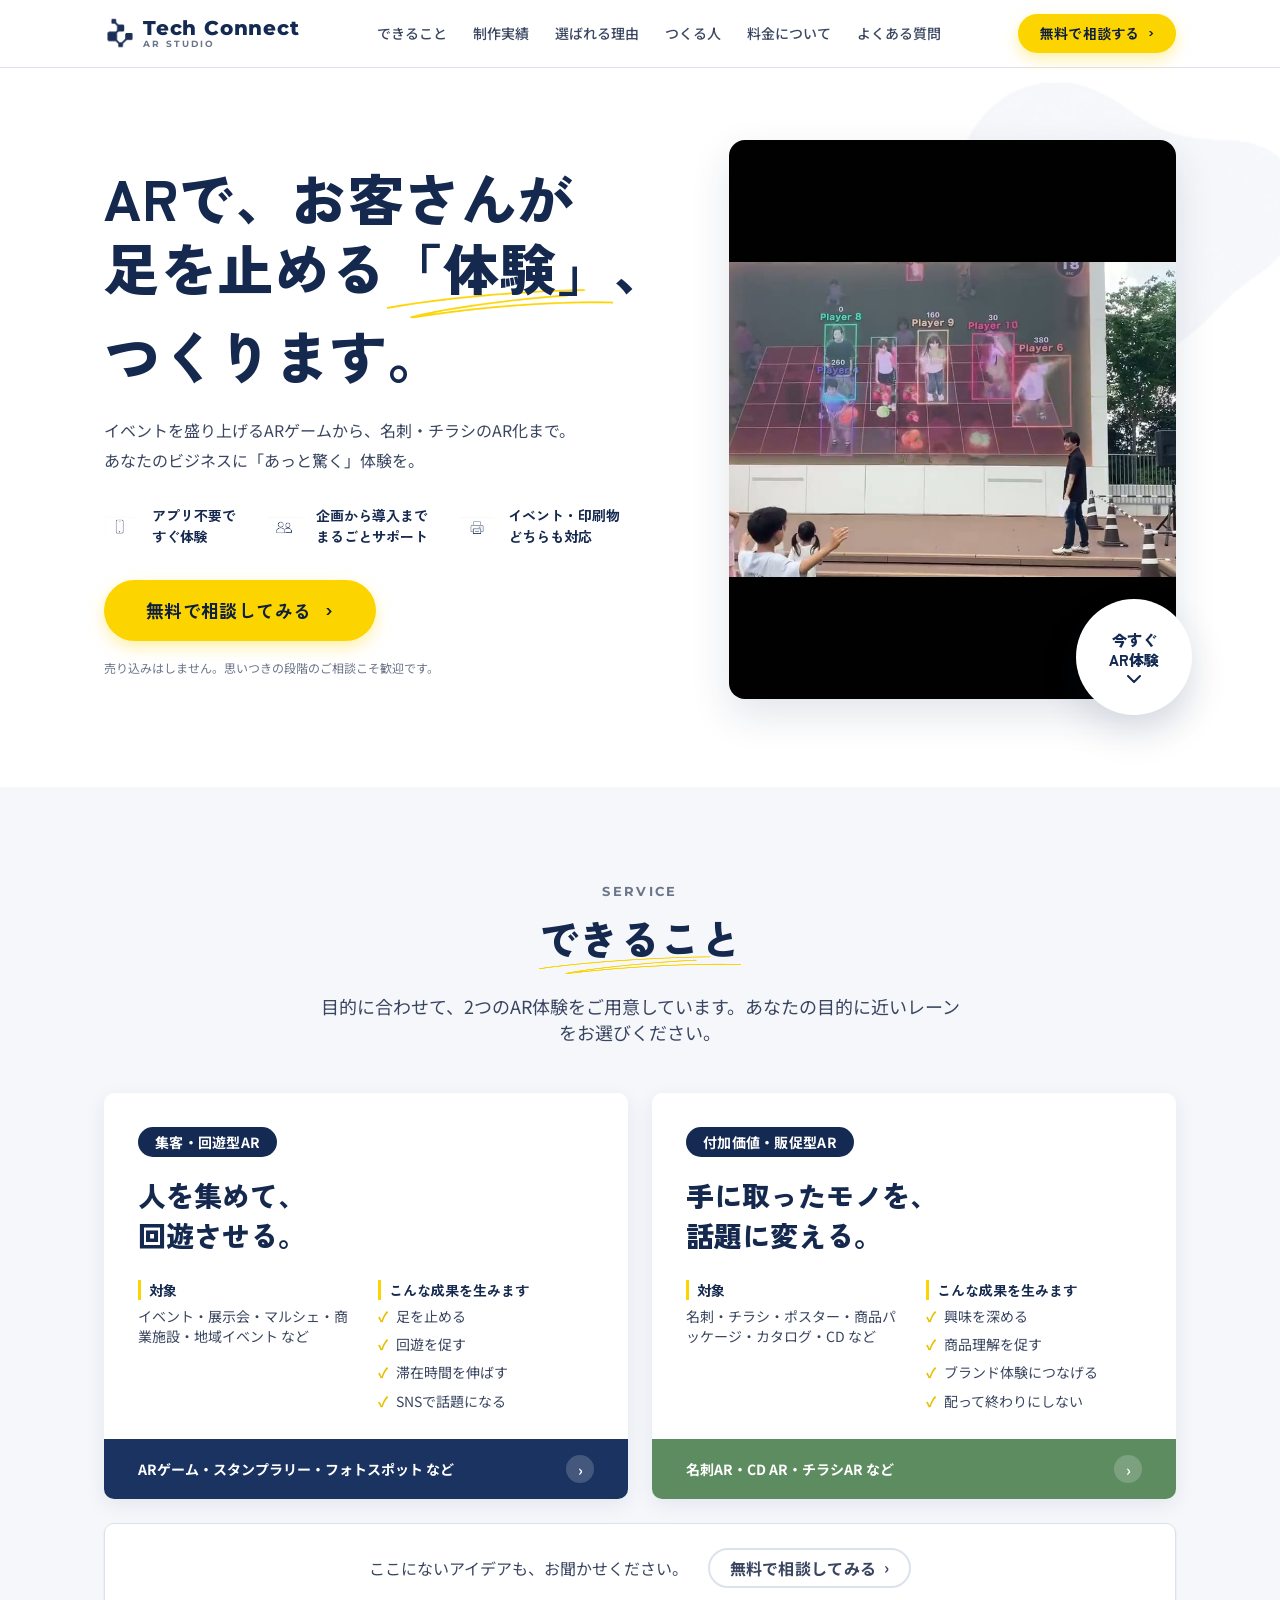
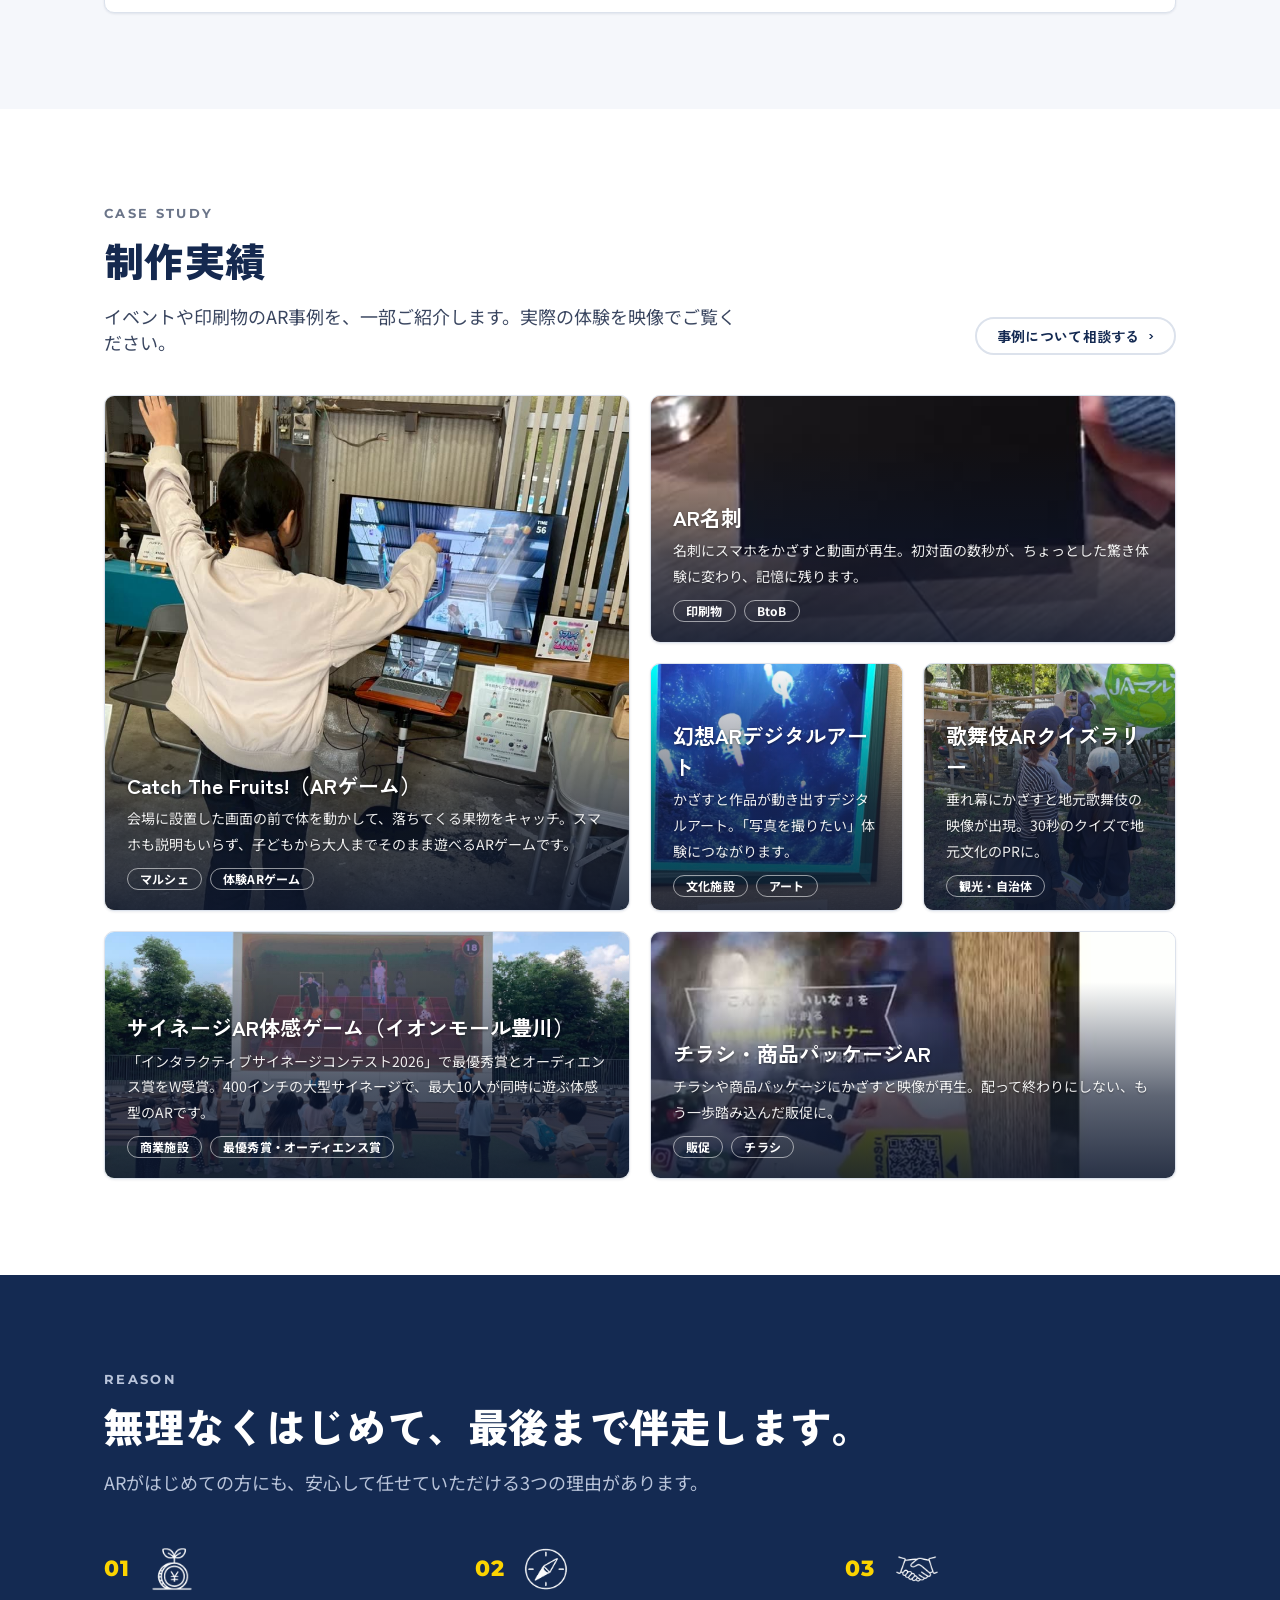
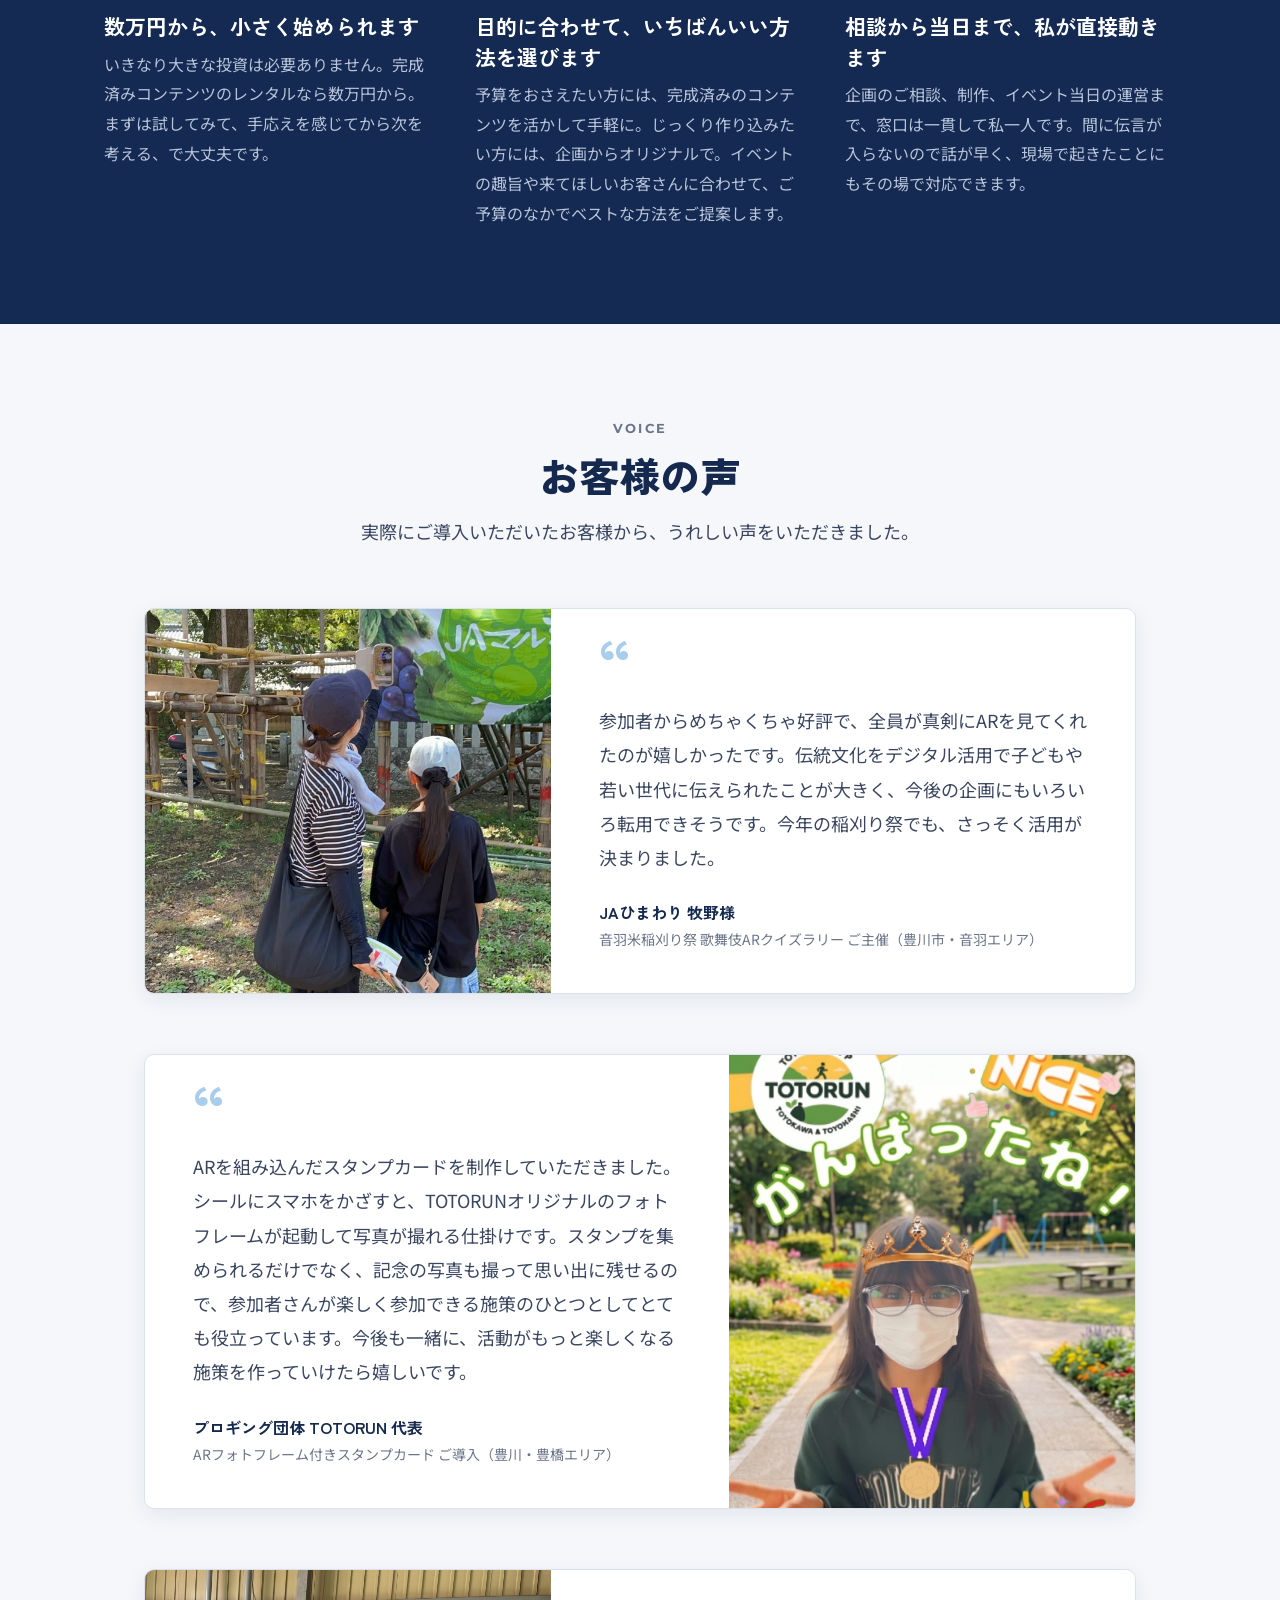
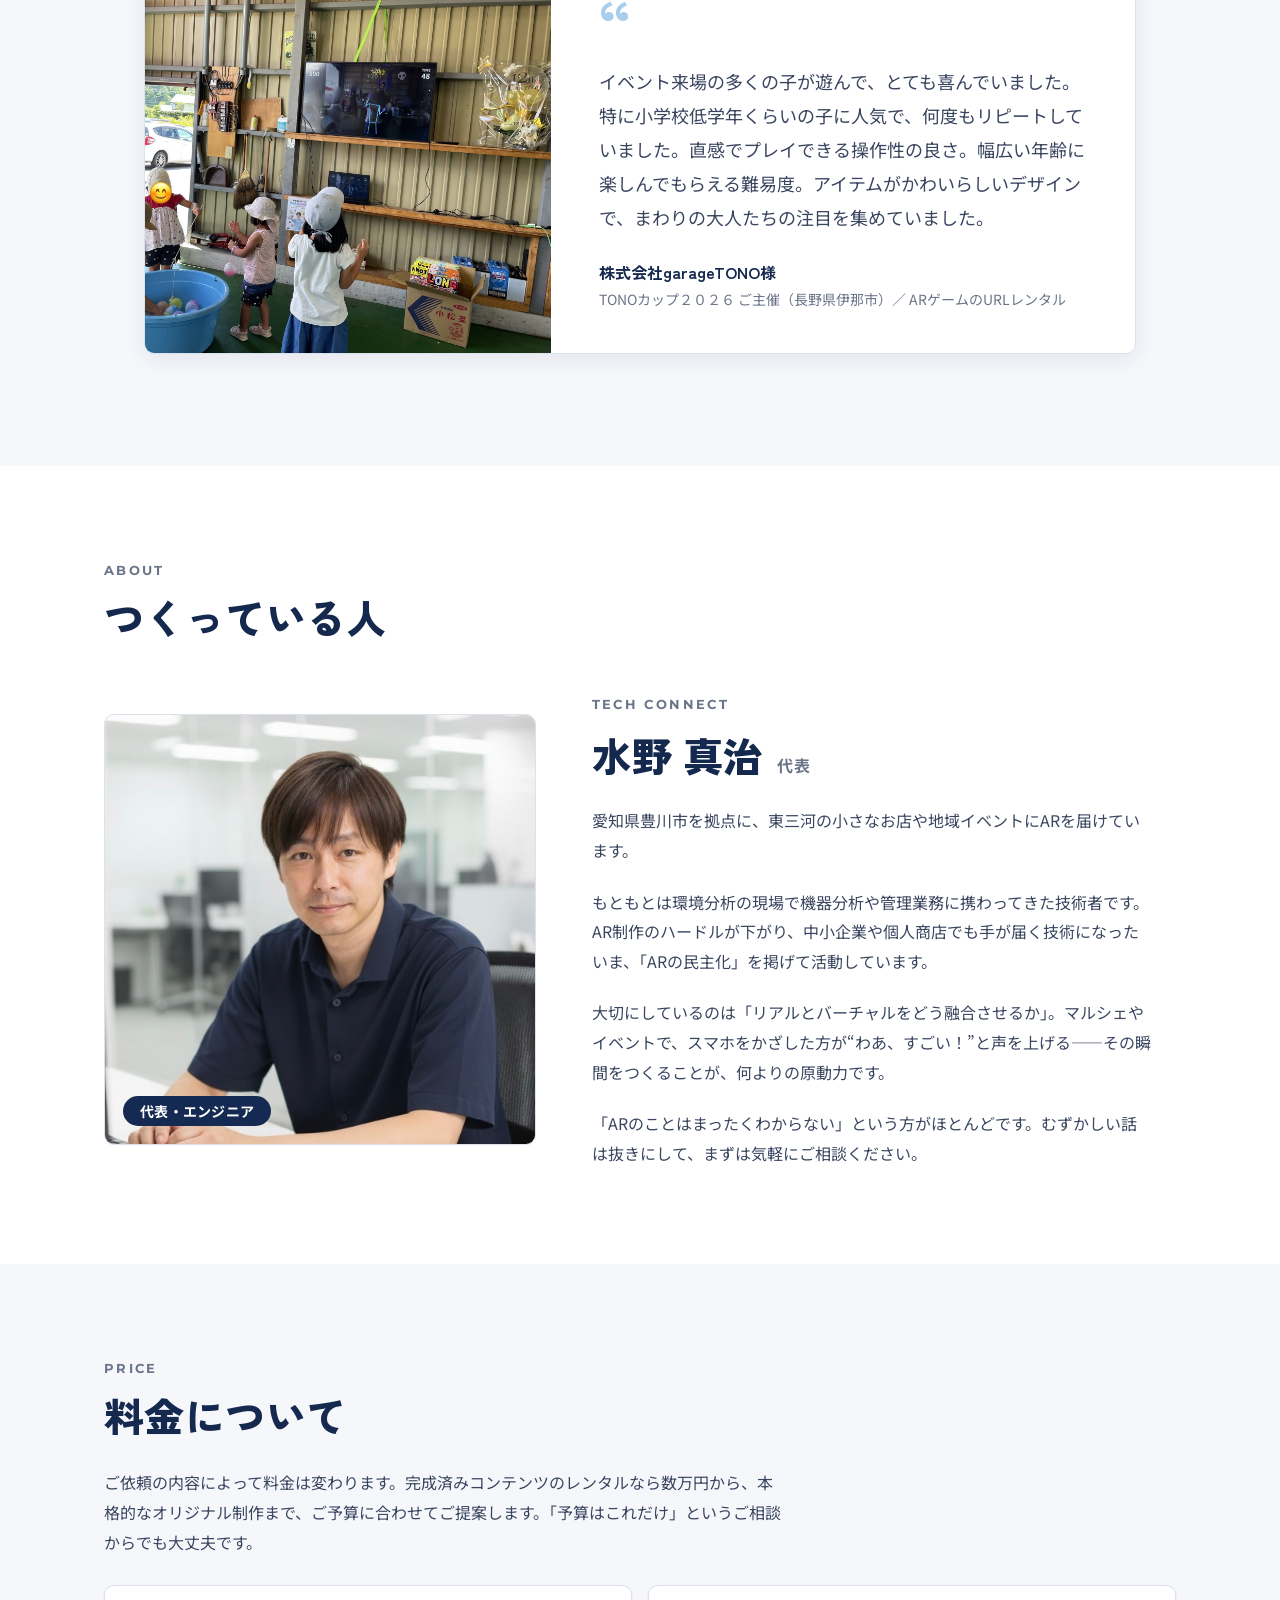
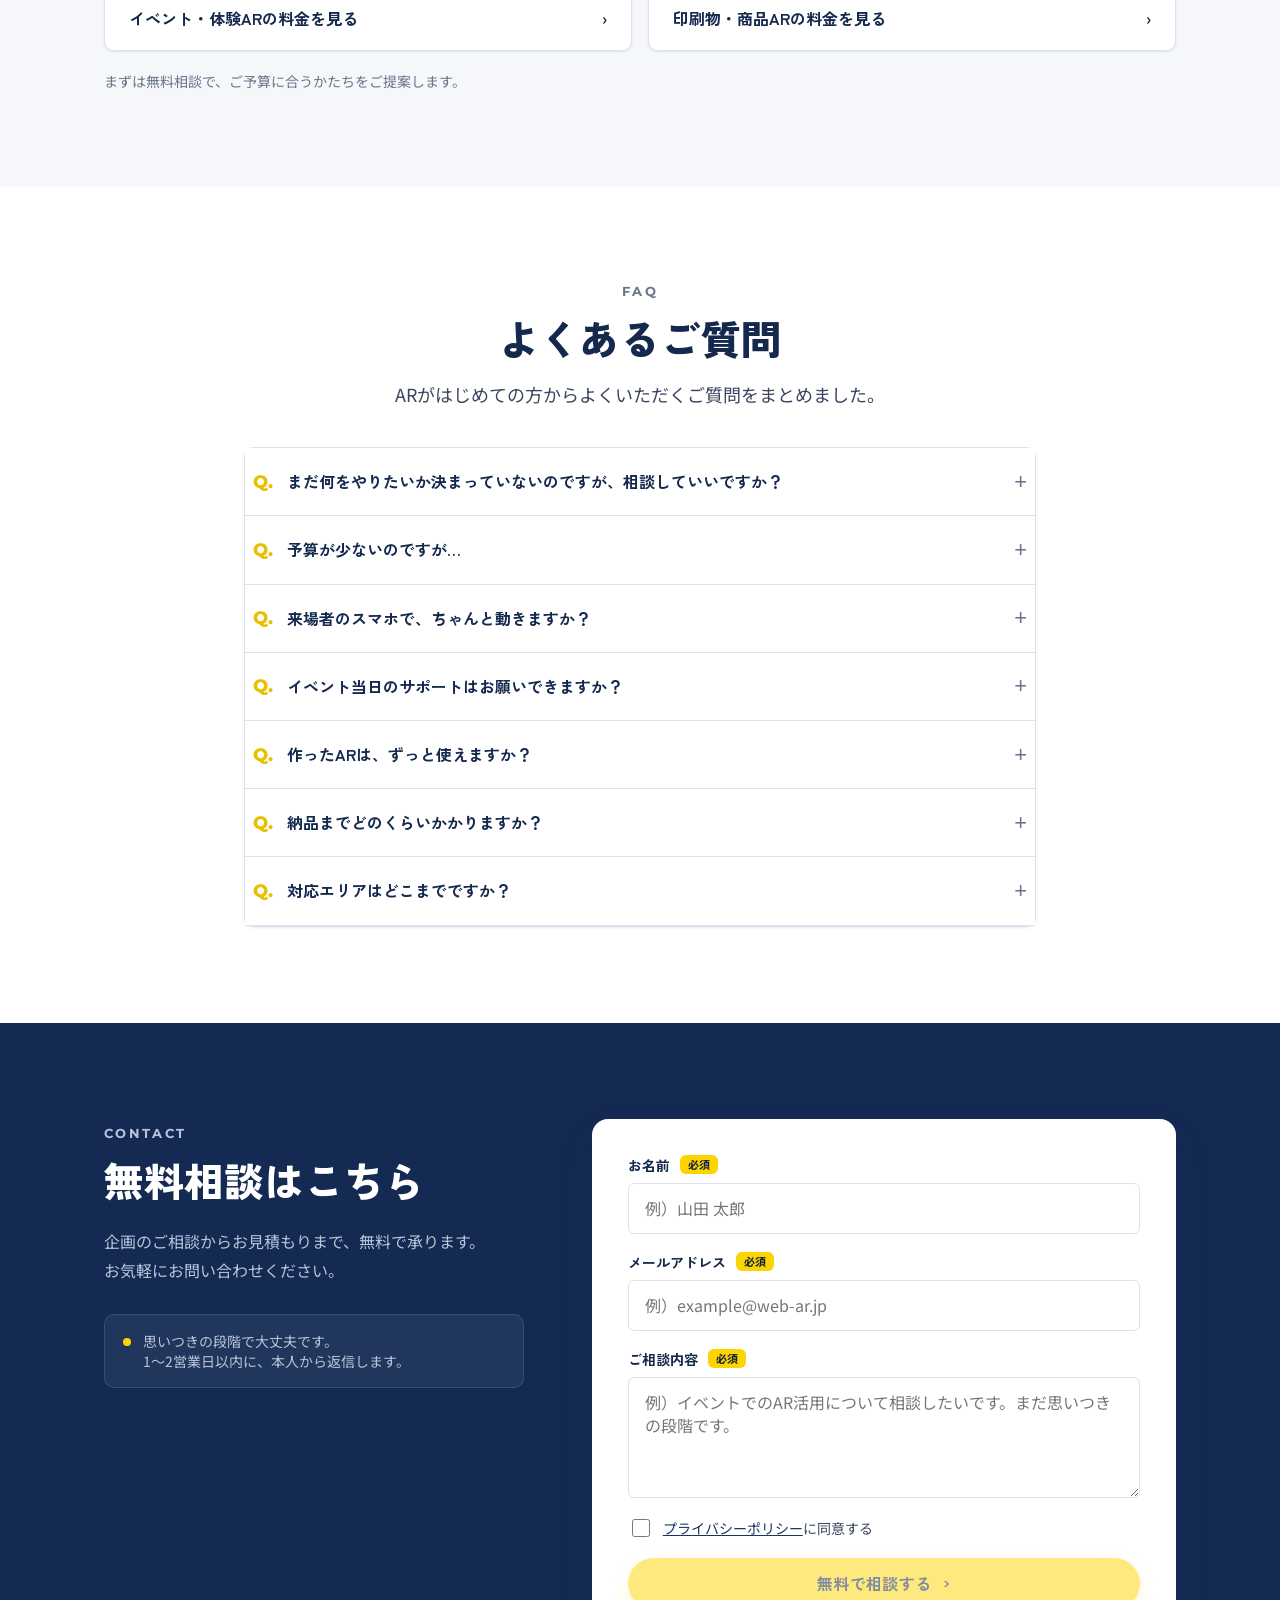
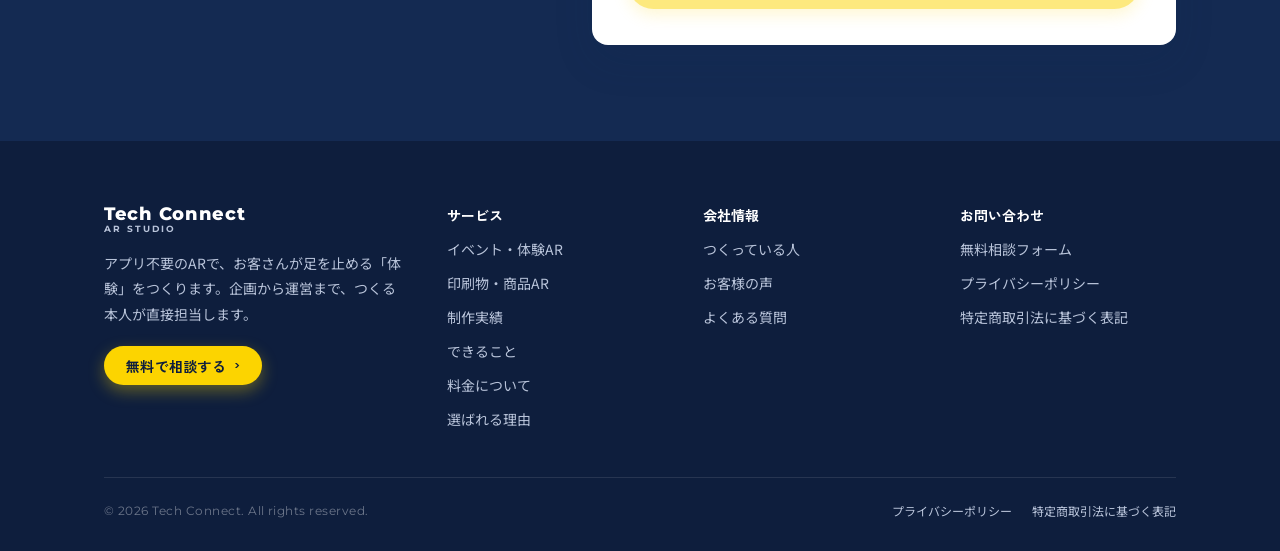
==== index.html @ 2ef2aded "Feature AEON Mall Toyokawa signage contest double award in case studies Co-Authored-By: Claude Fable" ====
<!DOCTYPE html>
<html lang="ja">

<head>
    <meta charset="UTF-8">
    <meta name="viewport" content="width=device-width, initial-scale=1.0">
    <title>Tech Connect｜アプリ不要のARで、足を止める「体験」をつくる</title>
    <meta name="description"
        content="アプリ不要のARで、お客さんが足を止める「体験」をつくります。イベントの集客・回遊から、名刺・チラシ・商品の販促まで。企画から当日の運営まで、つくる本人が直接対応。無料相談受付中。">

    <!-- Favicon -->
    <link rel="icon" type="image/png" href="assets/TechConnectロゴ (3).png">

    <link rel="canonical" href="https://techconnect-em.com/">

    <!-- OGP Tags -->
    <meta property="og:title" content="Tech Connect｜アプリ不要のARで、足を止める「体験」をつくる">
    <meta property="og:description" content="アプリ不要のARで、お客さんが足を止める「体験」を。イベント集客から印刷物・商品の販促まで。無料相談受付中。">
    <meta property="og:type" content="website">
    <meta property="og:url" content="https://techconnect-em.com/">
    <meta property="og:site_name" content="Tech Connect">
    <meta property="og:locale" content="ja_JP">
    <meta property="og:image" content="https://techconnect-em.com/assets/ogp-home.png">
    <meta property="og:image:type" content="image/png">
    <meta property="og:image:width" content="1200">
    <meta property="og:image:height" content="630">
    <meta property="og:image:alt" content="お客さんが足を止める「体験」、つくります。 - Tech Connect">

    <!-- Twitter Cards -->
    <meta name="twitter:card" content="summary_large_image">
    <meta name="twitter:title" content="Tech Connect｜アプリ不要のARで、足を止める「体験」をつくる">
    <meta name="twitter:description" content="アプリ不要のARで、お客さんが足を止める「体験」を。イベント集客から印刷物・商品の販促まで。無料相談受付中。">
    <meta name="twitter:image" content="https://techconnect-em.com/assets/ogp-home.png">
    <meta name="twitter:image:alt" content="お客さんが足を止める「体験」、つくります。 - Tech Connect">

    <!-- Fonts (Claude Design canon: Zen Kaku Gothic New + Noto Sans JP + Montserrat) -->
    <link rel="preconnect" href="https://fonts.googleapis.com">
    <link rel="preconnect" href="https://fonts.gstatic.com" crossorigin>
    <link
        href="https://fonts.googleapis.com/css2?family=Zen+Kaku+Gothic+New:wght@500;700;900&family=Noto+Sans+JP:wght@400;500;700&family=Montserrat:wght@600;700;800&display=swap"
        rel="stylesheet">

    <!-- Custom CSS -->
    <link rel="stylesheet" href="style.css">

    <script type="application/ld+json">
    {
      "@context": "https://schema.org",
      "@graph": [
        {
          "@type": "Organization",
          "@id": "https://techconnect-em.com/#org",
          "name": "Tech Connect",
          "url": "https://techconnect-em.com/",
          "logo": "https://techconnect-em.com/assets/logo-mark.png",
          "description": "アプリ不要のWebARで、イベントの体験コンテンツや名刺・チラシ・商品のARを制作するサービス。愛知県豊川市を拠点に東三河を中心に対応、データ納品は全国対応。",
          "areaServed": "愛知県東三河",
          "award": "イオンモール豊川 インタラクティブサイネージコンテスト2026 最優秀賞・オーディエンス賞"
        },
        {
          "@type": "WebSite",
          "name": "Tech Connect",
          "url": "https://techconnect-em.com/",
          "publisher": { "@id": "https://techconnect-em.com/#org" }
        }
      ]
    }
    </script>
</head>

<body>

    <!-- ============================= Header ============================= -->
    <header class="site-header">
        <div class="site-header__inner">
            <a href="#top" class="brand">
                <img class="brand__logo" src="assets/logo-mark.png" alt="Tech Connect">
                <span class="brand__text">
                    <span class="brand__name">Tech Connect</span>
                    <span class="brand__studio">AR Studio</span>
                </span>
            </a>
            <nav class="site-nav">
                <a href="#service">できること</a>
                <a href="#cases">制作実績</a>
                <a href="#reason">選ばれる理由</a>
                <a href="#about">つくる人</a>
                <a href="#price">料金について</a>
                <a href="#faq">よくある質問</a>
            </nav>
            <a href="#contact" class="btn btn--primary btn--sm">
                <span>無料で相談する</span>
                <span class="btn__arrow" aria-hidden="true">›</span>
            </a>
        </div>
    </header>

    <main>
        <!-- ============================= Hero ============================= -->
        <section id="top" class="hero">
            <img class="hero__blob" src="assets/decorations/blob-light.png" alt="" aria-hidden="true">
            <div class="hero__grid">
                <div>
                    <h1 class="hero__title">
                        ARで、お客さんが<br>足を止める<span class="hero__nowrap"><span class="hero__title-mark">「体験」</span>、</span><br>つくります。
                    </h1>
                    <p class="hero__lead">
                        イベントを盛り上げるARゲームから、名刺・チラシのAR化まで。<br>
                        あなたのビジネスに「あっと驚く」体験を。
                    </p>

                    <div class="hero__features">
                        <div class="feature feature--row">
                            <img class="feature__icon" src="assets/icons/phone.png" alt="">
                            <div class="feature__body">
                                <p class="feature__title">アプリ不要で<br>すぐ体験</p>
                            </div>
                        </div>
                        <div class="feature feature--row">
                            <img class="feature__icon" src="assets/icons/people.png" alt="">
                            <div class="feature__body">
                                <p class="feature__title">企画から導入まで<br>まるごとサポート</p>
                            </div>
                        </div>
                        <div class="feature feature--row">
                            <img class="feature__icon" src="assets/icons/printer.png" alt="">
                            <div class="feature__body">
                                <p class="feature__title">イベント・印刷物<br>どちらも対応</p>
                            </div>
                        </div>
                    </div>

                    <div class="hero__actions">
                        <a href="#contact" class="btn btn--primary btn--lg">
                            <span>無料で相談してみる</span>
                            <span class="btn__arrow" aria-hidden="true">›</span>
                        </a>
                    </div>
                    <p class="hero__note">売り込みはしません。思いつきの段階のご相談こそ歓迎です。</p>
                </div>

                <div class="hero__media-wrap">
                    <div class="hero__media">
                        <video src="assets/制作実績/hero-digest-01.mp4"
                            poster="assets/制作実績/hero-digest-01-poster.jpg"
                            autoplay muted loop playsinline></video>
                    </div>
                    <a href="#" class="hero__cta-circle" data-modal="arPopup" aria-haspopup="dialog">
                        <span class="hero__cta-circle-text">今すぐ<br>AR体験</span>
                        <svg class="hero__cta-circle-chev" width="14" height="8" viewBox="0 0 14 8" fill="none" aria-hidden="true">
                            <path d="M1 1l6 6 6-6" stroke="currentColor" stroke-width="2" stroke-linecap="round" stroke-linejoin="round" />
                        </svg>
                    </a>
                </div>
            </div>
        </section>

        <!-- ============================= Service ============================= -->
        <section id="service" class="section section--paper">
            <div class="container">
                <div class="section-heading">
                    <span class="section-heading__eyebrow">Service</span>
                    <h2 class="section-heading__title section-heading__title--underline">できること</h2>
                    <p class="section-heading__lead">目的に合わせて、2つのAR体験をご用意しています。あなたの目的に近いレーンをお選びください。</p>
                </div>

                <div class="service__cards">
                    <!-- 集客・回遊型AR → イベント・体験ARページへ -->
                    <a href="/event-ar/" class="service-card">
                        <div class="service-card__top">
                            <span class="tag tag--navy">集客・回遊型AR</span>
                            <h3 class="service-card__title">人を集めて、<br>回遊させる。</h3>
                            <div class="service-card__cols">
                                <div>
                                    <p class="service-card__label">対象</p>
                                    <p class="service-card__text">イベント・展示会・マルシェ・商業施設・地域イベント など</p>
                                </div>
                                <div>
                                    <p class="service-card__label">こんな成果を生みます</p>
                                    <ul class="service-card__outcomes">
                                        <li><span class="service-card__check">✓</span>足を止める</li>
                                        <li><span class="service-card__check">✓</span>回遊を促す</li>
                                        <li><span class="service-card__check">✓</span>滞在時間を伸ばす</li>
                                        <li><span class="service-card__check">✓</span>SNSで話題になる</li>
                                    </ul>
                                </div>
                            </div>
                        </div>
                        <div class="service-card__footer service-card__footer--navy">
                            <span>ARゲーム・スタンプラリー・フォトスポット など</span>
                            <span class="service-card__chev" aria-hidden="true">›</span>
                        </div>
                    </a>

                    <!-- 付加価値・販促型AR → 印刷物・商品ARページへ -->
                    <a href="/print-ar/" class="service-card">
                        <div class="service-card__top">
                            <span class="tag tag--navy">付加価値・販促型AR</span>
                            <h3 class="service-card__title">手に取ったモノを、<br>話題に変える。</h3>
                            <div class="service-card__cols">
                                <div>
                                    <p class="service-card__label">対象</p>
                                    <p class="service-card__text">名刺・チラシ・ポスター・商品パッケージ・カタログ・CD など</p>
                                </div>
                                <div>
                                    <p class="service-card__label">こんな成果を生みます</p>
                                    <ul class="service-card__outcomes">
                                        <li><span class="service-card__check">✓</span>興味を深める</li>
                                        <li><span class="service-card__check">✓</span>商品理解を促す</li>
                                        <li><span class="service-card__check">✓</span>ブランド体験につなげる</li>
                                        <li><span class="service-card__check">✓</span>配って終わりにしない</li>
                                    </ul>
                                </div>
                            </div>
                        </div>
                        <div class="service-card__footer service-card__footer--green">
                            <span>名刺AR・CD AR・チラシAR など</span>
                            <span class="service-card__chev" aria-hidden="true">›</span>
                        </div>
                    </a>
                </div>

                <div class="card card--pad-md">
                    <div class="service__note">
                        <span>ここにないアイデアも、お聞かせください。</span>
                        <a href="#contact" class="btn btn--ghost btn--sm">
                            <span>無料で相談してみる</span>
                            <span class="btn__arrow" aria-hidden="true">›</span>
                        </a>
                    </div>
                </div>
            </div>
        </section>

        <!-- ============================= Case Study ============================= -->
        <section id="cases" class="section section--white">
            <div class="container">
                <div class="case__head">
                    <div class="section-heading section-heading--left">
                        <span class="section-heading__eyebrow">Case Study</span>
                        <h2 class="section-heading__title">制作実績</h2>
                        <p class="section-heading__lead">イベントや印刷物のAR事例を、一部ご紹介します。実際の体験を映像でご覧ください。</p>
                    </div>
                    <a href="#contact" class="btn btn--ghost btn--sm">
                        <span>事例について相談する</span>
                        <span class="btn__arrow" aria-hidden="true">›</span>
                    </a>
                </div>

                <div class="case__grid case__grid--bento">
                    <!-- Catch The Fruits! (large) -->
                    <div class="case-card case-card--feature">
                        <div class="case-card__media">
                            <video data-hover-play src="assets/制作実績/catch-the-fruits-01.mp4"
                                poster="assets/制作実績/catch-the-fruits-01.jpg"
                                muted loop playsinline preload="none"></video>
                        </div>
                        <div class="case-card__body">
                            <h3 class="case-card__title">Catch The Fruits!（ARゲーム）</h3>
                            <p class="case-card__text">会場に設置した画面の前で体を動かして、落ちてくる果物をキャッチ。スマホも説明もいらず、子どもから大人までそのまま遊べるARゲームです。</p>
                            <div class="case-card__tags">
                                <span class="tag tag--outline tag--sm">マルシェ</span>
                                <span class="tag tag--outline tag--sm">体験ARゲーム</span>
                            </div>
                        </div>
                    </div>

                    <!-- AR名刺 (wide) -->
                    <div class="case-card case-card--wide">
                        <div class="case-card__media">
                            <video data-hover-play src="assets/制作実績/ar-meishi-01.mp4"
                                poster="assets/制作実績/ar-meishi-01.jpg"
                                muted loop playsinline preload="none"></video>
                        </div>
                        <div class="case-card__body">
                            <h3 class="case-card__title">AR名刺</h3>
                            <p class="case-card__text">名刺にスマホをかざすと動画が再生。初対面の数秒が、ちょっとした驚き体験に変わり、記憶に残ります。</p>
                            <div class="case-card__tags">
                                <span class="tag tag--outline tag--sm">印刷物</span>
                                <span class="tag tag--outline tag--sm">BtoB</span>
                            </div>
                        </div>
                    </div>

                    <!-- 幻想ARデジタルアート -->
                    <div class="case-card">
                        <div class="case-card__media">
                            <video data-hover-play src="assets/制作実績/ar-art-jellyfish-01.mp4"
                                poster="assets/制作実績/ar-art-jellyfish-01.jpg"
                                muted loop playsinline preload="none"></video>
                        </div>
                        <div class="case-card__body">
                            <h3 class="case-card__title">幻想ARデジタルアート</h3>
                            <p class="case-card__text">かざすと作品が動き出すデジタルアート。「写真を撮りたい」体験につながります。</p>
                            <div class="case-card__tags">
                                <span class="tag tag--outline tag--sm">文化施設</span>
                                <span class="tag tag--outline tag--sm">アート</span>
                            </div>
                        </div>
                    </div>

                    <!-- 歌舞伎ARクイズラリー -->
                    <div class="case-card">
                        <div class="case-card__media">
                            <video data-hover-play src="assets/制作実績/otowa-kabuki-01.mp4"
                                poster="assets/制作実績/otowa-kabuki-01.jpg"
                                muted loop playsinline preload="none"></video>
                        </div>
                        <div class="case-card__body">
                            <h3 class="case-card__title">歌舞伎ARクイズラリー</h3>
                            <p class="case-card__text">垂れ幕にかざすと地元歌舞伎の映像が出現。30秒のクイズで地元文化のPRに。</p>
                            <div class="case-card__tags">
                                <span class="tag tag--outline tag--sm">観光・自治体</span>
                            </div>
                        </div>
                    </div>

                    <!-- サイネージAR体感ゲーム (wide / 実績) -->
                    <div class="case-card case-card--wide">
                        <div class="case-card__media">
                            <video data-hover-play src="assets/制作実績/aeonmall-toyokawa-signage-01.mp4"
                                poster="assets/制作実績/aeonmall-toyokawa-signage-01.jpg"
                                muted loop playsinline preload="none"></video>
                        </div>
                        <div class="case-card__body">
                            <h3 class="case-card__title">サイネージAR体感ゲーム（イオンモール豊川）</h3>
                            <p class="case-card__text">「インタラクティブサイネージコンテスト2026」で最優秀賞とオーディエンス賞をW受賞。400インチの大型サイネージで、最大10人が同時に遊ぶ体感型のARです。</p>
                            <div class="case-card__tags">
                                <span class="tag tag--outline tag--sm">商業施設</span>
                                <span class="tag tag--outline tag--sm">最優秀賞・オーディエンス賞</span>
                            </div>
                        </div>
                    </div>

                    <!-- チラシ・商品パッケージAR (wide) -->
                    <div class="case-card case-card--wide">
                        <div class="case-card__media">
                            <video data-hover-play src="assets/制作実績/ar-flyer-01.mp4"
                                poster="assets/制作実績/ar-flyer-01.jpg"
                                muted loop playsinline preload="none"></video>
                        </div>
                        <div class="case-card__body">
                            <h3 class="case-card__title">チラシ・商品パッケージAR</h3>
                            <p class="case-card__text">チラシや商品パッケージにかざすと映像が再生。配って終わりにしない、もう一歩踏み込んだ販促に。</p>
                            <div class="case-card__tags">
                                <span class="tag tag--outline tag--sm">販促</span>
                                <span class="tag tag--outline tag--sm">チラシ</span>
                            </div>
                        </div>
                    </div>
                </div>
            </div>
        </section>

        <!-- ============================= Reason ============================= -->
        <section id="reason" class="section section--navy">
            <div class="container">
                <div class="section-heading section-heading--left section-heading--invert">
                    <span class="section-heading__eyebrow">Reason</span>
                    <h2 class="section-heading__title">無理なくはじめて、最後まで伴走します。</h2>
                    <p class="section-heading__lead">ARがはじめての方にも、安心して任せていただける3つの理由があります。</p>
                </div>
                <div class="reason__grid">
                    <div class="feature feature--column feature--invert">
                        <div class="feature__head">
                            <span class="feature__num">01</span>
                            <img class="feature__icon" src="assets/icons/coin-sprout.png" alt="">
                        </div>
                        <div class="feature__body">
                            <h3 class="feature__title">数万円から、小さく始められます</h3>
                            <p class="feature__text">いきなり大きな投資は必要ありません。完成済みコンテンツのレンタルなら数万円から。まずは試してみて、手応えを感じてから次を考える、で大丈夫です。</p>
                        </div>
                    </div>
                    <div class="feature feature--column feature--invert">
                        <div class="feature__head">
                            <span class="feature__num">02</span>
                            <img class="feature__icon" src="assets/icons/compass.png" alt="">
                        </div>
                        <div class="feature__body">
                            <h3 class="feature__title">目的に合わせて、いちばんいい方法を選びます</h3>
                            <p class="feature__text">予算をおさえたい方には、完成済みのコンテンツを活かして手軽に。じっくり作り込みたい方には、企画からオリジナルで。イベントの趣旨や来てほしいお客さんに合わせて、ご予算のなかでベストな方法をご提案します。</p>
                        </div>
                    </div>
                    <div class="feature feature--column feature--invert">
                        <div class="feature__head">
                            <span class="feature__num">03</span>
                            <img class="feature__icon" src="assets/icons/handshake.png" alt="">
                        </div>
                        <div class="feature__body">
                            <h3 class="feature__title">相談から当日まで、私が直接動きます</h3>
                            <p class="feature__text">企画のご相談、制作、イベント当日の運営まで、窓口は一貫して私一人です。間に伝言が入らないので話が早く、現場で起きたことにもその場で対応できます。</p>
                        </div>
                    </div>
                </div>
            </div>
        </section>

        <!-- ============================= Voice ============================= -->
        <section id="voice" class="section section--paper">
            <div class="container">
                <div class="section-heading">
                    <span class="section-heading__eyebrow">Voice</span>
                    <h2 class="section-heading__title">お客様の声</h2>
                    <p class="section-heading__lead">実際にご導入いただいたお客様から、うれしい声をいただきました。</p>
                </div>
                <div class="voice-list">
                    <figure class="voice-feature">
                        <div class="voice-feature__media">
                            <img src="assets/制作実績/otowa-kabuki-01.jpg" alt="音羽米稲刈り祭 歌舞伎ARクイズラリーの様子" loading="lazy">
                        </div>
                        <blockquote class="voice-feature__body">
                            <span class="voice-feature__mark" aria-hidden="true">“</span>
                            <p class="voice-feature__text">参加者からめちゃくちゃ好評で、全員が真剣にARを見てくれたのが嬉しかったです。伝統文化をデジタル活用で子どもや若い世代に伝えられたことが大きく、今後の企画にもいろいろ転用できそうです。今年の稲刈り祭でも、さっそく活用が決まりました。</p>
                            <figcaption class="voice-feature__person">
                                <span class="voice-feature__name">JAひまわり 牧野様</span>
                                <span class="voice-feature__role">音羽米稲刈り祭 歌舞伎ARクイズラリー ご主催（豊川市・音羽エリア）</span>
                            </figcaption>
                        </blockquote>
                    </figure>
                    <figure class="voice-feature voice-feature--reverse">
                        <div class="voice-feature__media voice-feature__media--upper">
                            <img src="assets/制作実績/ar-photo-frame-03.jpg" alt="TOTORUNオリジナルのARフォトフレームで撮影した記念写真" loading="lazy">
                        </div>
                        <blockquote class="voice-feature__body">
                            <span class="voice-feature__mark" aria-hidden="true">“</span>
                            <p class="voice-feature__text">ARを組み込んだスタンプカードを制作していただきました。シールにスマホをかざすと、TOTORUNオリジナルのフォトフレームが起動して写真が撮れる仕掛けです。スタンプを集められるだけでなく、記念の写真も撮って思い出に残せるので、参加者さんが楽しく参加できる施策のひとつとしてとても役立っています。今後も一緒に、活動がもっと楽しくなる施策を作っていけたら嬉しいです。</p>
                            <figcaption class="voice-feature__person">
                                <span class="voice-feature__name">プロギング団体 TOTORUN 代表</span>
                                <span class="voice-feature__role">ARフォトフレーム付きスタンプカード ご導入（豊川・豊橋エリア）</span>
                            </figcaption>
                        </blockquote>
                    </figure>

                    <figure class="voice-feature">
                        <div class="voice-feature__media">
                            <img src="assets/制作実績/tono-cup-02.jpg" alt="TONOカップ２０２６の会場で、モニターの前に集まってARゲームを遊ぶ子どもたち" loading="lazy">
                        </div>
                        <blockquote class="voice-feature__body">
                            <span class="voice-feature__mark" aria-hidden="true">“</span>
                            <p class="voice-feature__text">イベント来場の多くの子が遊んで、とても喜んでいました。特に小学校低学年くらいの子に人気で、何度もリピートしていました。直感でプレイできる操作性の良さ。幅広い年齢に楽しんでもらえる難易度。アイテムがかわいらしいデザインで、まわりの大人たちの注目を集めていました。</p>
                            <figcaption class="voice-feature__person">
                                <span class="voice-feature__name">株式会社garageTONO様</span>
                                <span class="voice-feature__role">TONOカップ２０２６ ご主催（長野県伊那市）／ ARゲームのURLレンタル</span>
                            </figcaption>
                        </blockquote>
                    </figure>
                </div>
            </div>
        </section>

        <!-- ============================= About ============================= -->
        <section id="about" class="section section--white">
            <div class="container">
                <div class="section-heading section-heading--left">
                    <span class="section-heading__eyebrow">About</span>
                    <h2 class="section-heading__title">つくっている人</h2>
                </div>
                <div class="about__grid">
                    <div class="about__photo">
                        <img class="about__photo-img" src="assets/profile.jpg" alt="Tech Connect 代表 水野 真治">
                        <span class="tag tag--navy about__photo-tag">代表・エンジニア</span>
                    </div>
                    <div class="about__body">
                        <span class="about__eyebrow">Tech Connect</span>
                        <h3 class="about__name">水野 真治<span class="about__name-en">代表</span></h3>
                        <p class="about__bio">愛知県豊川市を拠点に、東三河の小さなお店や地域イベントにARを届けています。</p>
                        <p class="about__bio">もともとは環境分析の現場で機器分析や管理業務に携わってきた技術者です。AR制作のハードルが下がり、中小企業や個人商店でも手が届く技術になったいま、「ARの民主化」を掲げて活動しています。</p>
                        <p class="about__bio">大切にしているのは「リアルとバーチャルをどう融合させるか」。マルシェやイベントで、スマホをかざした方が&ldquo;わあ、すごい！&rdquo;と声を上げる——その瞬間をつくることが、何よりの原動力です。</p>
                        <p class="about__bio">「ARのことはまったくわからない」という方がほとんどです。むずかしい話は抜きにして、まずは気軽にご相談ください。</p>
                    </div>
                </div>
            </div>
        </section>

        <!-- ============================= Price ============================= -->
        <section id="price" class="section section--paper">
            <div class="container">
                <div class="section-heading section-heading--left">
                    <span class="section-heading__eyebrow">Price</span>
                    <h2 class="section-heading__title">料金について</h2>
                </div>
                <p class="price__intro">ご依頼の内容によって料金は変わります。完成済みコンテンツのレンタルなら数万円から、本格的なオリジナル制作まで、ご予算に合わせてご提案します。「予算はこれだけ」というご相談からでも大丈夫です。</p>
                <div class="price__links">
                    <a href="/event-ar/" class="price__link">
                        <span>イベント・体験ARの料金を見る</span>
                        <span class="price__link-arrow" aria-hidden="true">›</span>
                    </a>
                    <a href="/print-ar/" class="price__link">
                        <span>印刷物・商品ARの料金を見る</span>
                        <span class="price__link-arrow" aria-hidden="true">›</span>
                    </a>
                </div>
                <p class="price__hint">まずは無料相談で、ご予算に合うかたちをご提案します。</p>
            </div>
        </section>

        <!-- ============================= FAQ ============================= -->
        <section id="faq" class="section section--white">
            <div class="container faq__container">
                <div class="section-heading">
                    <span class="section-heading__eyebrow">FAQ</span>
                    <h2 class="section-heading__title">よくあるご質問</h2>
                    <p class="section-heading__lead">ARがはじめての方からよくいただくご質問をまとめました。</p>
                </div>
                <div class="faq__list">
                    <div class="card card--pad-none">
                        <div class="faq-item">
                            <button type="button" class="faq-item__q" aria-expanded="false">
                                <span class="faq-item__qmark" aria-hidden="true">Q.</span>
                                <span class="faq-item__qtext">まだ何をやりたいか決まっていないのですが、相談していいですか？</span>
                                <span class="faq-item__toggle" aria-hidden="true">+</span>
                            </button>
                            <div class="faq-item__a">
                                <div class="faq-item__a-inner">
                                    <div class="faq-item__a-row">
                                        <span class="faq-item__amark" aria-hidden="true">A.</span>
                                        <p class="faq-item__atext">はい、その段階のご相談が一番多いです。「イベントで何か面白いことをしたい」程度のお話から、一緒に企画を考えます。</p>
                                    </div>
                                </div>
                            </div>
                        </div>

                        <div class="faq-item">
                            <button type="button" class="faq-item__q" aria-expanded="false">
                                <span class="faq-item__qmark" aria-hidden="true">Q.</span>
                                <span class="faq-item__qtext">予算が少ないのですが…</span>
                                <span class="faq-item__toggle" aria-hidden="true">+</span>
                            </button>
                            <div class="faq-item__a">
                                <div class="faq-item__a-inner">
                                    <div class="faq-item__a-row">
                                        <span class="faq-item__amark" aria-hidden="true">A.</span>
                                        <p class="faq-item__atext">完成済みコンテンツのレンタルなら数万円から始められます。ご予算を先に伺って、その範囲でできることをご提案する形も歓迎です。</p>
                                    </div>
                                </div>
                            </div>
                        </div>

                        <div class="faq-item">
                            <button type="button" class="faq-item__q" aria-expanded="false">
                                <span class="faq-item__qmark" aria-hidden="true">Q.</span>
                                <span class="faq-item__qtext">来場者のスマホで、ちゃんと動きますか？</span>
                                <span class="faq-item__toggle" aria-hidden="true">+</span>
                            </button>
                            <div class="faq-item__a">
                                <div class="faq-item__a-inner">
                                    <div class="faq-item__a-row">
                                        <span class="faq-item__amark" aria-hidden="true">A.</span>
                                        <p class="faq-item__atext">アプリのインストールは不要で、QRコードを読み込むだけで体験できます。最近のiPhone・Androidのほとんどに対応しています。ごく一部の古い端末では表示が制限される場合があるため、気になる場合は事前にお試し用のデモをお渡しします。</p>
                                    </div>
                                </div>
                            </div>
                        </div>

                        <div class="faq-item">
                            <button type="button" class="faq-item__q" aria-expanded="false">
                                <span class="faq-item__qmark" aria-hidden="true">Q.</span>
                                <span class="faq-item__qtext">イベント当日のサポートはお願いできますか？</span>
                                <span class="faq-item__toggle" aria-hidden="true">+</span>
                            </button>
                            <div class="faq-item__a">
                                <div class="faq-item__a-inner">
                                    <div class="faq-item__a-row">
                                        <span class="faq-item__amark" aria-hidden="true">A.</span>
                                        <p class="faq-item__atext">はい。機材一式を持ち込んで現地で運営する出張プランがあります。インターネットが使えない会場でも動かせますので、安心してお任せください。</p>
                                    </div>
                                </div>
                            </div>
                        </div>

                        <div class="faq-item">
                            <button type="button" class="faq-item__q" aria-expanded="false">
                                <span class="faq-item__qmark" aria-hidden="true">Q.</span>
                                <span class="faq-item__qtext">作ったARは、ずっと使えますか？</span>
                                <span class="faq-item__toggle" aria-hidden="true">+</span>
                            </button>
                            <div class="faq-item__a">
                                <div class="faq-item__a-inner">
                                    <div class="faq-item__a-row">
                                        <span class="faq-item__amark" aria-hidden="true">A.</span>
                                        <p class="faq-item__atext">公開（ホスティング）は1年間継続します。ただしWebARはスマートフォンのOS・ブラウザに依存する技術のため、動作保証は納品後1ヶ月です。2年目以降も継続をご希望の際は有償にて賜ります。修正や差し替えも、その都度お見積りいたします。</p>
                                    </div>
                                </div>
                            </div>
                        </div>

                        <div class="faq-item">
                            <button type="button" class="faq-item__q" aria-expanded="false">
                                <span class="faq-item__qmark" aria-hidden="true">Q.</span>
                                <span class="faq-item__qtext">納品までどのくらいかかりますか？</span>
                                <span class="faq-item__toggle" aria-hidden="true">+</span>
                            </button>
                            <div class="faq-item__a">
                                <div class="faq-item__a-inner">
                                    <div class="faq-item__a-row">
                                        <span class="faq-item__amark" aria-hidden="true">A.</span>
                                        <p class="faq-item__atext">AR名刺・チラシは素材を提供してから最短1週間です。イベント向けは内容によりますので、開催日からの逆算でご相談ください。</p>
                                    </div>
                                </div>
                            </div>
                        </div>

                        <div class="faq-item">
                            <button type="button" class="faq-item__q" aria-expanded="false">
                                <span class="faq-item__qmark" aria-hidden="true">Q.</span>
                                <span class="faq-item__qtext">対応エリアはどこまでですか？</span>
                                <span class="faq-item__toggle" aria-hidden="true">+</span>
                            </button>
                            <div class="faq-item__a">
                                <div class="faq-item__a-inner">
                                    <div class="faq-item__a-row">
                                        <span class="faq-item__amark" aria-hidden="true">A.</span>
                                        <p class="faq-item__atext">打ち合わせ・イベント出張は東三河を中心とした愛知県内が基本です。データ納品のみのご依頼は、オンラインで全国対応しています。</p>
                                    </div>
                                </div>
                            </div>
                        </div>
                    </div>
                </div>
            </div>
        </section>

        <!-- ============================= Contact ============================= -->
        <section id="contact" class="section section--navy">
            <div class="container contact__grid">
                <div>
                    <span class="contact__eyebrow">Contact</span>
                    <h2 class="contact__title">無料相談はこちら</h2>
                    <p class="contact__lead">
                        企画のご相談からお見積もりまで、無料で承ります。<br>
                        お気軽にお問い合わせください。
                    </p>
                    <div class="contact__note">
                        <span class="contact__note-dot" aria-hidden="true"></span>
                        <p>思いつきの段階で大丈夫です。<br>1〜2営業日以内に、本人から返信します。</p>
                    </div>
                </div>

                <div class="contact__card">
                    <!-- Netlify Forms: data-netlify + honeypot. Submitted via JS for in-page success. -->
                    <form id="contact-form" name="contact" method="POST" data-netlify="true"
                        netlify-honeypot="bot-field" class="contact__form">
                        <input type="hidden" name="form-name" value="contact">
                        <input type="hidden" name="流入ページ" value="トップページ">
                        <p class="hp-field">
                            <label>この欄は記入しないでください: <input name="bot-field"></label>
                        </p>

                        <div class="field">
                            <label class="field__label" for="c-name">
                                <span class="field__label-text">お名前</span>
                                <span class="field__badge field__badge--required">必須</span>
                            </label>
                            <input class="input" id="c-name" name="お名前" placeholder="例）山田 太郎" required>
                        </div>

                        <div class="field">
                            <label class="field__label" for="c-mail">
                                <span class="field__label-text">メールアドレス</span>
                                <span class="field__badge field__badge--required">必須</span>
                            </label>
                            <input class="input" id="c-mail" name="メールアドレス" type="email"
                                placeholder="例）example@web-ar.jp" required>
                        </div>

                        <div class="field">
                            <label class="field__label" for="c-msg">
                                <span class="field__label-text">ご相談内容</span>
                                <span class="field__badge field__badge--required">必須</span>
                            </label>
                            <textarea class="input" id="c-msg" name="ご相談内容" rows="4"
                                placeholder="例）イベントでのAR活用について相談したいです。まだ思いつきの段階です。" required></textarea>
                        </div>

                        <label class="form-agree">
                            <input type="checkbox" id="c-agree" name="プライバシーポリシー同意" value="同意する" required>
                            <span><a href="#" class="form-agree__link" data-modal="privacyModal">プライバシーポリシー</a>に同意する</span>
                        </label>

                        <button type="submit" id="c-submit" class="btn btn--primary btn--full is-disabled" disabled>
                            <span>無料で相談する</span>
                            <span class="btn__arrow" aria-hidden="true">›</span>
                        </button>

                        <p id="contact-error" class="form-error is-hidden" role="alert">送信できませんでした。お手数ですが、時間をおいてもう一度お試しください。</p>
                    </form>

                    <div id="contact-success" class="contact__success is-hidden">
                        <img src="assets/icons/shield-check.png" alt="">
                        <h3>送信しました</h3>
                        <p>ご相談ありがとうございます。担当者より2営業日以内にご連絡いたします。</p>
                    </div>
                </div>
            </div>
        </section>
    </main>

    <!-- ============================= AR Experience Popup ============================= -->
    <div id="arPopup" class="ar-popup is-hidden" role="dialog" aria-modal="true" aria-labelledby="arPopupTitle">
        <div class="ar-popup__panel">
            <div class="ar-popup__head">
                <h2 id="arPopupTitle" class="ar-popup__title">AR体験方法</h2>
                <button type="button" class="ar-popup__close" data-modal-close aria-label="閉じる">
                    <svg width="20" height="20" viewBox="0 0 24 24" fill="none" aria-hidden="true">
                        <path d="M6 18L18 6M6 6l12 12" stroke="currentColor" stroke-width="2" stroke-linecap="round" />
                    </svg>
                </button>
            </div>
            <div class="ar-popup__body">
                <div class="ar-popup__step">
                    <span class="ar-popup__step-label">① QRコードを読み取り</span>
                    <img class="ar-popup__qr" src="assets/qr_code_flyer.png" alt="AR体験用QRコード">
                    <p class="ar-popup__note">スマートフォンのカメラでQRコードを読み取ってください。</p>
                </div>
                <div class="ar-popup__step">
                    <span class="ar-popup__step-label">② マーカーにカメラを向ける</span>
                    <img class="ar-popup__marker" src="assets/marker_flyer.webp" alt="ARマーカー画像">
                    <p class="ar-popup__note">この画像にスマートフォンのカメラを向けてください。</p>
                </div>
            </div>
        </div>
    </div>

    <!-- ============================= Privacy Policy Modal ============================= -->
    <div id="privacyModal" class="ar-popup is-hidden" role="dialog" aria-modal="true" aria-labelledby="privacyTitle">
        <div class="ar-popup__panel ar-popup__panel--text">
            <div class="ar-popup__head">
                <h2 id="privacyTitle" class="ar-popup__title">プライバシーポリシー</h2>
                <button type="button" class="ar-popup__close" data-modal-close aria-label="閉じる">
                    <svg width="20" height="20" viewBox="0 0 24 24" fill="none" aria-hidden="true">
                        <path d="M6 18L18 6M6 6l12 12" stroke="currentColor" stroke-width="2" stroke-linecap="round" />
                    </svg>
                </button>
            </div>
            <div class="ar-popup__content legal">
                <p>当方は、お客様の個人情報の重要性を認識し、以下の通りプライバシーポリシーを定めます。</p>
                <h3>1. 個人情報の収集</h3>
                <p>当方は、お問い合わせやサービス提供の過程で、お名前、メールアドレス、電話番号等の個人情報を収集する場合があります。</p>
                <h3>2. 利用目的</h3>
                <p>収集した個人情報は、以下の目的で利用いたします。</p>
                <ul>
                    <li>お問い合わせへの回答</li>
                    <li>サービスの提供およびご案内</li>
                    <li>サービス改善のための分析</li>
                </ul>
                <h3>3. 第三者への提供</h3>
                <p>当方は、法令に基づく場合を除き、お客様の同意なく個人情報を第三者に提供することはありません。</p>
                <h3>4. 安全管理</h3>
                <p>当方は、個人情報の漏洩、滅失、毀損を防止するために適切な安全管理措置を講じます。</p>
                <h3>5. お問い合わせ</h3>
                <p>個人情報の取り扱いに関するお問い合わせは、当サイトのお問い合わせフォームよりご連絡ください。</p>
            </div>
            <div class="ar-popup__foot">
                <button type="button" class="btn btn--primary btn--sm" data-modal-close><span>閉じる</span></button>
            </div>
        </div>
    </div>

    <!-- ============================= 特定商取引法 Modal ============================= -->
    <div id="tokushohoModal" class="ar-popup is-hidden" role="dialog" aria-modal="true" aria-labelledby="tokushohoTitle">
        <div class="ar-popup__panel ar-popup__panel--text">
            <div class="ar-popup__head">
                <h2 id="tokushohoTitle" class="ar-popup__title">特定商取引法に基づく表記</h2>
                <button type="button" class="ar-popup__close" data-modal-close aria-label="閉じる">
                    <svg width="20" height="20" viewBox="0 0 24 24" fill="none" aria-hidden="true">
                        <path d="M6 18L18 6M6 6l12 12" stroke="currentColor" stroke-width="2" stroke-linecap="round" />
                    </svg>
                </button>
            </div>
            <div class="ar-popup__content">
                <table class="legal-table">
                    <tbody>
                        <tr><th>販売業者</th><td>Tech Connect</td></tr>
                        <tr><th>運営統括責任者</th><td>水野 真治</td></tr>
                        <tr><th>所在地</th><td>請求があり次第提供致しますので、必要な方はお問合せください。</td></tr>
                        <tr><th>電話番号</th><td>請求があり次第提供致しますので、必要な方はお問合せください。</td></tr>
                        <tr><th>メールアドレス</th><td>shindy.emotion@gmail.com</td></tr>
                        <tr><th>販売価格</th><td>サイトに表示された金額（税別）。消費税を別途申し受けます</td></tr>
                        <tr><th>商品代金以外の必要料金</th><td>インターネット接続料金、通信料金</td></tr>
                        <tr><th>お支払方法</th><td>クレジットカード決済、銀行振込</td></tr>
                        <tr><th>お支払時期</th><td>イベント向けレンタルは原則前払い（お申込み後に請求書を発行し、ご入金確認後に納品します）。制作サービスは納品後にご請求します。お支払い時期のご事情には個別に対応します。</td></tr>
                        <tr><th>引渡し時期</th><td>制作完了後、メールまたはダウンロード形式にて納品</td></tr>
                        <tr><th>返品・交換</th><td>デジタルコンテンツの性質上、返品・返金はお受けしておりません。</td></tr>
                        <tr><th>キャンセル</th><td>イベント向けレンタルは、開催7日前まで無償、6日前〜前々日は料金の50%、前日・当日は100%を申し受けます。日程変更は無料でご相談いただけます。</td></tr>
                    </tbody>
                </table>
            </div>
            <div class="ar-popup__foot">
                <button type="button" class="btn btn--primary btn--sm" data-modal-close><span>閉じる</span></button>
            </div>
        </div>
    </div>

    <!-- ============================= Footer ============================= -->
    <footer class="site-footer">
        <div class="container">
            <div class="site-footer__top">
                <div class="site-footer__brand">
                    <span class="brand__text">
                        <span class="brand__name">Tech Connect</span>
                        <span class="brand__studio">AR Studio</span>
                    </span>
                    <p class="site-footer__tagline">アプリ不要のARで、お客さんが足を止める「体験」をつくります。企画から運営まで、つくる本人が直接担当します。</p>
                    <a href="#contact" class="btn btn--primary btn--sm">
                        <span>無料で相談する</span>
                        <span class="btn__arrow" aria-hidden="true">›</span>
                    </a>
                </div>
                <nav class="footer-col">
                    <span class="footer-col__title">サービス</span>
                    <a href="/event-ar/">イベント・体験AR</a>
                    <a href="/print-ar/">印刷物・商品AR</a>
                    <a href="#cases">制作実績</a>
                    <a href="#service">できること</a>
                    <a href="#price">料金について</a>
                    <a href="#reason">選ばれる理由</a>
                </nav>
                <nav class="footer-col">
                    <span class="footer-col__title">会社情報</span>
                    <a href="#about">つくっている人</a>
                    <a href="#voice">お客様の声</a>
                    <a href="#faq">よくある質問</a>
                </nav>
                <nav class="footer-col">
                    <span class="footer-col__title">お問い合わせ</span>
                    <a href="#contact">無料相談フォーム</a>
                    <a href="#" data-modal="privacyModal">プライバシーポリシー</a>
                    <a href="#" data-modal="tokushohoModal">特定商取引法に基づく表記</a>
                </nav>
            </div>
            <div class="site-footer__bottom">
                <span class="site-footer__copy">© 2026 Tech Connect. All rights reserved.</span>
                <span class="site-footer__legal">
                    <a href="#" data-modal="privacyModal">プライバシーポリシー</a>
                    <a href="#" data-modal="tokushohoModal">特定商取引法に基づく表記</a>
                </span>
            </div>
        </div>
    </footer>

    <!-- ============================= Scripts ============================= -->
    <script>
        // --- FAQ accordion -------------------------------------------------
        document.querySelectorAll('.faq-item__q').forEach((btn) => {
            btn.addEventListener('click', () => {
                const item = btn.closest('.faq-item');
                const open = item.classList.toggle('is-open');
                btn.setAttribute('aria-expanded', open ? 'true' : 'false');
            });
        });

        // --- Case card: play video on hover -----------------------------------
        // タッチ端末（hoverなし）は、画面に入ったときだけ自動再生する
        (function () {
            const videos = document.querySelectorAll('video[data-hover-play]');
            if (window.matchMedia('(hover: hover)').matches) {
                videos.forEach((v) => {
                    const card = v.closest('.case-card');
                    if (!card) return;
                    card.addEventListener('mouseenter', () => { v.play().catch(() => {}); });
                    card.addEventListener('mouseleave', () => { v.pause(); });
                });
                return;
            }
            const io = new IntersectionObserver((entries) => {
                entries.forEach((en) => {
                    if (en.isIntersecting) en.target.play().catch(() => {});
                    else en.target.pause();
                });
            }, { threshold: 0.4 });
            videos.forEach((v) => io.observe(v));
        })();

        // --- Contact form: enable on agree + AJAX submit (Netlify) ---------
        (function () {
            const form = document.getElementById('contact-form');
            const agree = document.getElementById('c-agree');
            const submit = document.getElementById('c-submit');
            const success = document.getElementById('contact-success');
            if (!form) return;

            agree.addEventListener('change', () => {
                const on = agree.checked;
                submit.disabled = !on;
                submit.classList.toggle('is-disabled', !on);
            });

            form.addEventListener('submit', async (e) => {
                e.preventDefault();
                if (!agree.checked) return;
                const errorNote = document.getElementById('contact-error');
                submit.disabled = true;
                submit.classList.add('is-disabled');
                const body = new URLSearchParams(new FormData(form)).toString();
                let ok = false;
                try {
                    const res = await fetch('/', {
                        method: 'POST',
                        headers: { 'Content-Type': 'application/x-www-form-urlencoded' },
                        body
                    });
                    ok = res.ok;
                } catch (_) {
                    ok = false; // 通信エラー（オフライン等）も失敗として扱う
                }
                if (ok) {
                    // GA4: 問い合わせ送信成功をコンバージョンとして計測
                    if (typeof window.gtag === 'function') {
                        window.gtag('event', 'generate_lead', { page_path: location.pathname });
                    }
                    form.classList.add('is-hidden');
                    success.classList.remove('is-hidden');
                    success.scrollIntoView({ behavior: 'smooth', block: 'center' });
                } else {
                    errorNote.classList.remove('is-hidden');
                    submit.disabled = false;
                    submit.classList.remove('is-disabled');
                }
            });
        })();

        // --- Modals (AR体験 / プライバシーポリシー / 特定商取引法) ----------
        (function () {
            const openModal = (modal) => {
                if (!modal) return;
                modal.classList.remove('is-hidden');
                requestAnimationFrame(() => modal.classList.add('is-open'));
                document.body.style.overflow = 'hidden';
            };
            const closeModal = (modal) => {
                if (!modal) return;
                modal.classList.remove('is-open');
                setTimeout(() => modal.classList.add('is-hidden'), 250);
                document.body.style.overflow = '';
            };

            // Open triggers (hero AR button, footer links, agree link)
            document.querySelectorAll('[data-modal]').forEach((btn) => {
                btn.addEventListener('click', (e) => {
                    e.preventDefault();
                    openModal(document.getElementById(btn.getAttribute('data-modal')));
                });
            });

            // Close on overlay click or any close control
            document.querySelectorAll('.ar-popup').forEach((modal) => {
                modal.addEventListener('click', (e) => {
                    if (e.target === modal || e.target.closest('[data-modal-close]')) closeModal(modal);
                });
            });

            // Close on Escape
            document.addEventListener('keydown', (e) => {
                if (e.key === 'Escape') document.querySelectorAll('.ar-popup.is-open').forEach(closeModal);
            });
        })();
    </script>

    <!-- Google Analytics 4 — 公開時に 測定ID設定済み（2026-07-12） -->
    <script async src="https://www.googletagmanager.com/gtag/js?id=G-PQ0NB9M678"></script>
    <script>
        window.dataLayer = window.dataLayer || [];
        function gtag() { dataLayer.push(arguments); }
        gtag('js', new Date());
        gtag('config', 'G-PQ0NB9M678');
    </script>

</body>

</html>
---- style.css ----
/* =====================================================================
   Tech Connect — WebAR Landing (2026 renewal)
   Claude Design「Tech Connect WebAR Design System」を素のHTML/CSSへ忠実移植。
   トークン → ベース → コンポーネント → ページセクション → レスポンシブ の順。
   ===================================================================== */

/* ---------------------------------------------------------------------
   1. Design tokens
   --------------------------------------------------------------------- */
:root {
  /* ---- Color: base palette ---- */
  --navy-900: #0E1E3D;
  --navy-800: #142A52;
  --navy-700: #1B3360;
  --navy-600: #294a85;

  --yellow-500: #FCD400;
  --yellow-400: #FFDE2E;
  --yellow-600: #E8C000;

  --sky-500: #6BA8DE;
  --sky-300: #A9CDEC;
  --sky-100: #E4EFF9;

  --green-600: #5E8C61;
  --green-500: #6F9D72;
  --green-800: #2E4B33;

  --white: #FFFFFF;
  --paper: #F5F7FB;
  --paper-2: #ECF0F7;
  --line: #DCE2EC;

  --ink-900: #15294F;
  --ink-700: #3A4660;
  --ink-500: #6B7589;
  --ink-300: #9AA3B4;

  --success: #2E9E6B;
  --danger:  #D9534F;

  /* ---- Color: semantic aliases ---- */
  --brand-primary: var(--navy-800);
  --brand-accent: var(--yellow-500);

  --bg-page: var(--paper);
  --bg-section: var(--white);
  --bg-section-alt: var(--paper-2);
  --bg-invert: var(--navy-800);
  --surface-card: var(--white);
  --surface-sky: var(--sky-100);

  --text-heading: var(--ink-900);
  --text-body: var(--ink-700);
  --text-muted: var(--ink-500);
  --text-on-dark: var(--white);
  --text-on-dark-muted: #B9C4DA;

  --border-default: var(--line);
  --border-strong: var(--navy-800);

  --cta-bg: var(--yellow-500);
  --cta-bg-hover: var(--yellow-400);
  --cta-bg-active: var(--yellow-600);
  --cta-ink: var(--navy-900);

  --accent-category-a: var(--navy-700);
  --accent-category-b: var(--green-600);

  /* ---- Typography ---- */
  --font-display: 'Zen Kaku Gothic New', 'Noto Sans JP', system-ui, sans-serif;
  --font-body: 'Noto Sans JP', system-ui, sans-serif;
  --font-eyebrow: 'Montserrat', 'Noto Sans JP', system-ui, sans-serif;

  --fw-regular: 400;
  --fw-medium: 500;
  --fw-bold: 700;
  --fw-black: 900;

  --fs-display: 56px;
  --fs-h1: 40px;
  --fs-h2: 28px;
  --fs-h3: 21px;
  --fs-lead: 18px;
  --fs-body: 16px;
  --fs-sm: 14px;
  --fs-xs: 12px;
  --fs-eyebrow: 13px;

  --lh-tight: 1.25;
  --lh-snug: 1.45;
  --lh-body: 1.85;

  --ls-display: 0.01em;
  --ls-body: 0.02em;
  --ls-eyebrow: 0.18em;

  /* ---- Spacing ---- */
  --space-1: 4px;
  --space-2: 8px;
  --space-3: 12px;
  --space-4: 16px;
  --space-5: 24px;
  --space-6: 32px;
  --space-7: 48px;
  --space-8: 64px;
  --space-9: 96px;
  --space-10: 128px;

  --section-pad-y: 96px;
  --container-max: 1120px;
  --container-pad-x: 24px;

  /* ---- Radius ---- */
  --radius-sm: 6px;
  --radius-md: 10px;
  --radius-lg: 16px;
  --radius-pill: 999px;

  /* ---- Shadows ---- */
  --shadow-sm: 0 1px 3px rgba(20, 42, 82, 0.06), 0 1px 2px rgba(20, 42, 82, 0.04);
  --shadow-md: 0 6px 20px rgba(20, 42, 82, 0.08);
  --shadow-lg: 0 16px 40px rgba(20, 42, 82, 0.12);
  --shadow-cta: 0 6px 16px rgba(252, 212, 0, 0.35);

  /* ---- Motion ---- */
  --ease-out: cubic-bezier(0.22, 1, 0.36, 1);
  --ease-in-out: cubic-bezier(0.65, 0, 0.35, 1);
  --dur-fast: 140ms;
  --dur-base: 240ms;
  --dur-slow: 420ms;
}

/* ---------------------------------------------------------------------
   2. Base
   --------------------------------------------------------------------- */
* { box-sizing: border-box; }

html { scroll-behavior: smooth; }

body {
  margin: 0;
  background: var(--paper);
  font-family: var(--font-body);
  color: var(--text-body);
  -webkit-font-smoothing: antialiased;
  text-rendering: optimizeLegibility;
}

a { color: inherit; }
img, video { display: block; max-width: 100%; }

/* ---------------------------------------------------------------------
   3. Layout helpers
   --------------------------------------------------------------------- */
.container {
  max-width: var(--container-max);
  margin: 0 auto;
  padding: 0 var(--container-pad-x);
}
.section { padding: var(--section-pad-y) 0; }
.section--paper { background: var(--paper); }
.section--white { background: var(--white); }
.section--navy  { background: var(--navy-800); }

/* ---------------------------------------------------------------------
   4. Button
   --------------------------------------------------------------------- */
.btn {
  display: inline-flex;
  align-items: center;
  justify-content: center;
  gap: 12px;
  padding: 15px 30px;
  font-family: var(--font-display);
  font-weight: var(--fw-bold);
  font-size: var(--fs-body);
  line-height: 1;
  letter-spacing: var(--ls-body);
  border-radius: var(--radius-pill);
  text-decoration: none;
  cursor: pointer;
  border: 2px solid transparent;
  transition: transform var(--dur-fast) var(--ease-out),
              filter var(--dur-fast) var(--ease-out),
              box-shadow var(--dur-fast) var(--ease-out);
}
.btn--sm { padding: 10px 20px; font-size: var(--fs-sm); gap: 8px; }
.btn--md { padding: 15px 30px; font-size: var(--fs-body); gap: 12px; }
.btn--lg { padding: 19px 40px; font-size: var(--fs-lead); gap: 14px; }

.btn--primary {
  background: var(--cta-bg);
  color: var(--cta-ink);
  border-color: transparent;
  box-shadow: var(--shadow-cta);
}
.btn--secondary {
  background: var(--white);
  color: var(--navy-800);
  border-color: var(--navy-800);
}
.btn--ghost {
  background: transparent;
  color: var(--navy-800);
  border-color: var(--border-default);
}
.btn--full { display: flex; width: 100%; }

.btn:not([disabled]):not(.is-disabled):hover {
  filter: brightness(1.04);
  transform: translateY(-2px);
}
.btn:not([disabled]):not(.is-disabled):active {
  transform: translateY(0) scale(0.98);
}
.btn[disabled], .btn.is-disabled {
  opacity: 0.5;
  cursor: not-allowed;
}
.btn__arrow { font-size: 1.05em; line-height: 1; transform: translateY(-1px); }

/* ---------------------------------------------------------------------
   5. Tag
   --------------------------------------------------------------------- */
.tag {
  display: inline-flex;
  align-items: center;
  padding: 7px 16px;
  font-family: var(--font-body);
  font-weight: var(--fw-bold);
  font-size: var(--fs-sm);
  line-height: 1;
  letter-spacing: var(--ls-body);
  border-radius: var(--radius-pill);
  border: 1px solid transparent;
  white-space: nowrap;
}
.tag--sm { padding: 4px 12px; font-size: var(--fs-xs); }
.tag--navy   { background: var(--navy-800);  color: #fff; }
.tag--green  { background: var(--green-600); color: #fff; }
.tag--yellow { background: var(--yellow-500); color: var(--navy-900); }
.tag--sky    { background: var(--sky-100);   color: var(--navy-800); }
.tag--outline { background: transparent; color: var(--ink-700); border-color: var(--border-default); }

/* ---------------------------------------------------------------------
   6. Section heading
   --------------------------------------------------------------------- */
.section-heading {
  display: flex;
  flex-direction: column;
  align-items: center;
  text-align: center;
  gap: 14px;
}
.section-heading--left { align-items: flex-start; text-align: left; }

.section-heading__eyebrow {
  font-family: var(--font-eyebrow);
  font-weight: 700;
  font-size: var(--fs-eyebrow);
  letter-spacing: var(--ls-eyebrow);
  text-transform: uppercase;
  color: var(--text-muted);
}
.section-heading__title {
  margin: 0;
  font-family: var(--font-display);
  font-weight: var(--fw-black);
  font-size: var(--fs-h1);
  line-height: var(--lh-tight);
  letter-spacing: var(--ls-display);
  color: var(--text-heading);
  display: inline-block;
}
.section-heading__title--underline {
  padding-bottom: 0.3em;
  background-image: url('assets/decorations/underline-scribble.png');
  background-repeat: no-repeat;
  background-position: center bottom;
  background-size: 104% 0.5em;
}
.section-heading__lead {
  margin: 4px 0 0;
  max-width: 640px;
  font-family: var(--font-body);
  font-size: var(--fs-lead);
  line-height: var(--lh-snug);
  color: var(--text-body);
}
/* invert (on navy) */
.section-heading--invert .section-heading__eyebrow { color: var(--text-on-dark-muted); }
.section-heading--invert .section-heading__title   { color: var(--text-on-dark); }
.section-heading--invert .section-heading__lead    { color: var(--text-on-dark-muted); }

/* ---------------------------------------------------------------------
   7. Card
   --------------------------------------------------------------------- */
.card {
  border-radius: var(--radius-md);
  padding: 32px;
  box-shadow: var(--shadow-sm);
  background: var(--surface-card);
  color: var(--text-body);
  border: 1px solid var(--border-default);
}
.card--sky   { background: var(--surface-sky); border-color: transparent; }
.card--navy  { background: var(--navy-800); color: var(--text-on-dark); border-color: transparent; }
.card--plain { border-color: transparent; }
.card--pad-none { padding: 0; }
.card--pad-sm { padding: 16px; }
.card--pad-md { padding: 24px; }
.card--pad-lg { padding: 32px; }

/* ---------------------------------------------------------------------
   8. Feature item
   --------------------------------------------------------------------- */
.feature { display: flex; }
.feature--row    { flex-direction: row; align-items: center; gap: 14px; }
.feature--column { flex-direction: column; align-items: flex-start; gap: 16px; }
.feature__icon { flex: none; object-fit: contain; }
.feature--row .feature__icon    { width: 34px; height: 34px; }
.feature--column .feature__icon { width: 52px; height: 52px; }
.feature__head { display: flex; align-items: center; gap: 16px; }
.feature__body { display: flex; flex-direction: column; gap: 8px; }
.feature__title {
  margin: 0;
  font-family: var(--font-display);
  font-weight: var(--fw-bold);
  line-height: var(--lh-snug);
  color: var(--text-heading);
}
.feature--row .feature__title    { font-size: var(--fs-sm); }
.feature--column .feature__title { font-size: var(--fs-h3); }
.feature__text {
  margin: 0;
  font-family: var(--font-body);
  line-height: var(--lh-body);
  color: var(--text-body);
}
.feature--row .feature__text    { font-size: var(--fs-sm); }
.feature--column .feature__text { font-size: var(--fs-body); }
/* invert (on navy) */
.feature--invert .feature__icon  { filter: brightness(0) invert(1); }
.feature--invert .feature__title { color: var(--text-on-dark); }
.feature--invert .feature__text  { color: var(--text-on-dark-muted); }

/* ---------------------------------------------------------------------
   8.5. Breadcrumb
   --------------------------------------------------------------------- */
.breadcrumb { display: flex; align-items: center; gap: 8px; margin-bottom: 16px; font-family: var(--font-body); font-size: 0.8125rem; color: rgba(255, 255, 255, 0.6); }
.breadcrumb a { color: rgba(255, 255, 255, 0.75); text-decoration: none; }
.breadcrumb a:hover { text-decoration: underline; }

/* ---------------------------------------------------------------------
   9. Case card
   --------------------------------------------------------------------- */
.case-card {
  display: flex;
  flex-direction: column;
  text-decoration: none;
  background: var(--surface-card);
  border: 1px solid var(--border-default);
  border-radius: var(--radius-md);
  overflow: hidden;
  box-shadow: var(--shadow-sm);
  transition: transform var(--dur-base) var(--ease-out),
              box-shadow var(--dur-base) var(--ease-out);
}
.case-card:hover { box-shadow: var(--shadow-lg); transform: translateY(-4px); }
.case-card__media {
  position: relative;
  aspect-ratio: 16 / 10;
  overflow: hidden;
  background: var(--paper-2);
}
.case-card__media > img,
.case-card__media > video {
  width: 100%;
  height: 100%;
  object-fit: cover;
  transition: transform var(--dur-slow) var(--ease-out);
}
.case-card:hover .case-card__media > img,
.case-card:hover .case-card__media > video { transform: scale(1.05); }
.case-card__body { display: flex; flex-direction: column; gap: 10px; padding: 20px 22px 24px; }
.case-card__title {
  margin: 0;
  font-family: var(--font-display);
  font-weight: var(--fw-bold);
  font-size: var(--fs-h3);
  line-height: var(--lh-snug);
  color: var(--text-heading);
}
.case-card__text {
  margin: 0;
  font-family: var(--font-body);
  font-size: var(--fs-sm);
  line-height: var(--lh-body);
  color: var(--text-body);
}
.case-card__tags { display: flex; flex-wrap: wrap; gap: 8px; margin-top: 4px; }

/* ---------------------------------------------------------------------
   10. Price card
   --------------------------------------------------------------------- */
.price-card {
  display: flex;
  flex-direction: column;
  gap: 18px;
  padding: 30px 30px 34px;
  background: var(--surface-card);
  border: 1px solid var(--border-default);
  border-radius: var(--radius-md);
  box-shadow: var(--shadow-sm);
}
.price-card--featured {
  background: var(--navy-800);
  border-color: transparent;
  box-shadow: var(--shadow-md);
  color: var(--text-on-dark);
}
.price-card__category {
  font-family: var(--font-display);
  font-weight: var(--fw-bold);
  font-size: var(--fs-h3);
  color: var(--text-heading);
}
.price-card--featured .price-card__category { color: var(--text-on-dark); }
.price-card__price { display: flex; align-items: baseline; gap: 2px; color: var(--text-heading); }
.price-card--featured .price-card__price { color: var(--text-on-dark); }
.price-card__num  { font-family: var(--font-display); font-weight: var(--fw-black); font-size: 46px; line-height: 1; }
.price-card__unit { font-family: var(--font-display); font-weight: var(--fw-bold); font-size: var(--fs-h3); }
.price-card__items { list-style: none; margin: 0; padding: 0; display: flex; flex-direction: column; gap: 12px; }
.price-card__items li {
  display: flex; align-items: flex-start; gap: 10px;
  font-family: var(--font-body); font-size: var(--fs-sm); line-height: var(--lh-snug);
  color: var(--text-body);
}
.price-card--featured .price-card__items li { color: var(--text-on-dark-muted); }
.price-card__check { color: var(--yellow-500); font-weight: 800; flex: none; transform: translateY(1px); }

/* navy CTA box in price grid */
.price-cta {
  display: flex;
  flex-direction: column;
  gap: 18px;
  justify-content: center;
  background: var(--navy-800);
  color: var(--white);
  padding: 30px;
  border-radius: var(--radius-md);
  box-shadow: var(--shadow-md);
}
.price-cta p {
  margin: 0;
  font-family: var(--font-body);
  font-size: var(--fs-body);
  line-height: var(--lh-body);
}

/* ---------------------------------------------------------------------
   11. FAQ item
   --------------------------------------------------------------------- */
.faq-item { border-bottom: 1px solid var(--border-default); background: var(--surface-card); }
.faq-item__q {
  width: 100%;
  display: flex;
  align-items: center;
  gap: 14px;
  padding: 22px 8px;
  background: none;
  border: none;
  cursor: pointer;
  text-align: left;
}
.faq-item__qmark {
  font-family: var(--font-eyebrow);
  font-weight: 800;
  font-size: var(--fs-lead);
  color: var(--yellow-600);
  flex: none;
  width: 20px;
}
.faq-item__qtext {
  flex: 1;
  font-family: var(--font-display);
  font-weight: var(--fw-bold);
  font-size: var(--fs-body);
  line-height: var(--lh-snug);
  color: var(--text-heading);
}
.faq-item__toggle {
  flex: none;
  font-size: 22px;
  line-height: 1;
  color: var(--ink-500);
  transition: transform var(--dur-base) var(--ease-out);
}
.faq-item.is-open .faq-item__toggle { transform: rotate(45deg); }
.faq-item__a {
  display: grid;
  grid-template-rows: 0fr;
  transition: grid-template-rows var(--dur-base) var(--ease-out);
}
.faq-item.is-open .faq-item__a { grid-template-rows: 1fr; }
.faq-item__a-inner { overflow: hidden; }
.faq-item__a-row { display: flex; gap: 14px; padding: 0 8px 24px; }
.faq-item__amark {
  font-family: var(--font-eyebrow);
  font-weight: 800;
  font-size: var(--fs-lead);
  color: var(--ink-300);
  flex: none;
  width: 20px;
}
.faq-item__atext {
  margin: 0;
  font-family: var(--font-body);
  font-size: var(--fs-sm);
  line-height: var(--lh-body);
  color: var(--text-body);
}
.faq-item__abody {
  display: flex;
  flex-direction: column;
  gap: 12px;
  font-family: var(--font-body);
  font-size: var(--fs-sm);
  line-height: var(--lh-body);
  color: var(--text-body);
}
.faq-item__abody p { margin: 0; }
.faq-item__alist {
  list-style: none;
  margin: 0;
  padding: 14px 18px;
  background: var(--bg-section-alt);
  border-radius: var(--radius-md);
  display: flex;
  flex-direction: column;
  gap: 7px;
}

/* ---------------------------------------------------------------------
   12. Form
   --------------------------------------------------------------------- */
.field { display: flex; flex-direction: column; gap: 8px; }
.field__label { display: flex; align-items: center; gap: 10px; }
.field__label-text {
  font-family: var(--font-display);
  font-weight: var(--fw-bold);
  font-size: var(--fs-sm);
  color: var(--text-heading);
}
.field__badge {
  font-family: var(--font-body);
  font-weight: var(--fw-bold);
  font-size: 11px;
  line-height: 1;
  padding: 4px 8px;
  border-radius: var(--radius-sm);
}
.field__badge--required { background: var(--yellow-500); color: var(--navy-900); }
.field__badge--optional { background: var(--paper-2); color: var(--ink-500); }

.input {
  width: 100%;
  font-family: var(--font-body);
  font-size: var(--fs-body);
  line-height: var(--lh-snug);
  color: var(--text-heading);
  background: var(--white);
  border: 1px solid var(--border-default);
  border-radius: var(--radius-sm);
  padding: 13px 16px;
  outline: none;
  transition: border-color var(--dur-fast) var(--ease-out),
              box-shadow var(--dur-fast) var(--ease-out);
}
textarea.input { resize: vertical; }
.input:focus {
  border-color: var(--navy-700);
  box-shadow: 0 0 0 3px rgba(107, 168, 222, 0.25);
}
.form-grid-2 { display: grid; grid-template-columns: 1fr 1fr; gap: 16px; }
.form-agree { display: flex; align-items: center; gap: 10px; cursor: pointer; }
.form-agree input { width: 18px; height: 18px; accent-color: var(--navy-800); }
.form-agree span { font-family: var(--font-body); font-size: var(--fs-sm); color: var(--ink-700); }

/* 送信失敗時のエラー表示（入力は保持し、再送を促す） */
.form-error {
  margin-top: 12px;
  font-family: var(--font-body);
  font-size: var(--fs-sm);
  font-weight: 700;
  color: #C0392B;
  text-align: center;
}

/* honeypot field — hidden from humans (Netlify spam trap) */
.hp-field { position: absolute; left: -9999px; opacity: 0; height: 0; overflow: hidden; }

/* ---------------------------------------------------------------------
   13. Header
   --------------------------------------------------------------------- */
.site-header {
  position: sticky;
  top: 0;
  z-index: 50;
  background: rgba(255, 255, 255, 0.92);
  backdrop-filter: blur(8px);
  -webkit-backdrop-filter: blur(8px);
  border-bottom: 1px solid var(--border-default);
}
.site-header__inner {
  max-width: var(--container-max);
  margin: 0 auto;
  padding: 14px var(--container-pad-x);
  display: flex;
  align-items: center;
  justify-content: space-between;
  gap: 24px;
}
.brand { display: flex; align-items: center; gap: 10px; text-decoration: none; }
.brand__name {
  font-family: var(--font-eyebrow);
  font-weight: 800;
  font-size: 20px;
  letter-spacing: 0.04em;
  color: var(--navy-800);
  line-height: 1;
}
.brand__chip {
  font-family: var(--font-body);
  font-size: 11px;
  font-weight: 700;
  color: var(--white);
  background: var(--navy-800);
  padding: 3px 7px;
  border-radius: 4px;
  letter-spacing: 0.06em;
}
.site-nav { display: flex; align-items: center; gap: 26px; }
.site-nav a {
  font-family: var(--font-body);
  font-weight: 500;
  font-size: var(--fs-sm);
  color: var(--ink-700);
  text-decoration: none;
  white-space: nowrap;
}

/* ---------------------------------------------------------------------
   14. Hero
   --------------------------------------------------------------------- */
.hero { position: relative; background: var(--white); overflow: hidden; }
.hero__blob {
  position: absolute;
  top: -80px;
  right: -60px;
  width: 420px;
  opacity: 0.5;
  pointer-events: none;
}
.hero__grid {
  position: relative;
  max-width: var(--container-max);
  margin: 0 auto;
  padding: 72px var(--container-pad-x) 88px;
  display: grid;
  grid-template-columns: 1.12fr 0.88fr;
  gap: 56px;
  align-items: center;
}
.hero__pre {
  margin: 0 0 18px;
  font-family: var(--font-display);
  font-weight: 700;
  font-size: var(--fs-lead);
  color: var(--ink-700);
}
.hero__title {
  margin: 0;
  font-family: var(--font-display);
  font-weight: 900;
  font-size: clamp(38px, 4.4vw, 56px);
  line-height: var(--lh-tight);
  letter-spacing: var(--ls-display);
  color: var(--ink-900);
}
.hero__title-mark {
  position: relative;
  display: inline-block;
  padding-bottom: 0.32em;
  background-image: url('assets/decorations/underline-scribble.png');
  background-repeat: no-repeat;
  background-position: center bottom;
  background-size: 112% 0.6em;
}
.hero__lead {
  margin: 26px 0 0;
  max-width: 480px;
  font-family: var(--font-body);
  font-size: var(--fs-body);
  line-height: var(--lh-body);
  color: var(--ink-700);
}
.hero__features { display: flex; gap: 32px; flex-wrap: wrap; margin: 30px 0 34px; }
.hero__actions { display: flex; gap: 14px; flex-wrap: wrap; }
.hero__note { margin: 18px 0 0; font-family: var(--font-body); font-size: var(--fs-xs); color: var(--ink-500); }

.hero__media-wrap { position: relative; }
.hero__media {
  position: relative;
  border-radius: var(--radius-lg);
  overflow: hidden;
  box-shadow: var(--shadow-lg);
  aspect-ratio: 4 / 5;
  background: var(--paper-2);
}
.hero__media video { width: 100%; height: 100%; object-fit: cover; }
.hero__badge {
  position: absolute;
  right: -18px;
  bottom: -18px;
  width: 128px;
  height: 128px;
  border-radius: 50%;
  background: var(--white);
  box-shadow: var(--shadow-md);
  display: flex;
  flex-direction: column;
  align-items: center;
  justify-content: center;
  text-align: center;
  gap: 2px;
}
.hero__badge-strong { font-family: var(--font-display); font-weight: 900; font-size: 17px; color: var(--navy-800); }
.hero__badge-sub { font-family: var(--font-body); font-size: 10px; color: var(--ink-500); line-height: 1.4; }

/* ---------------------------------------------------------------------
   15. Service section
   --------------------------------------------------------------------- */
.service__cards { display: grid; grid-template-columns: 1fr 1fr; gap: 24px; margin: 48px 0 24px; }
.service-card {
  display: flex;
  flex-direction: column;
  background: var(--white);
  border-radius: var(--radius-md);
  box-shadow: var(--shadow-md);
  overflow: hidden;
  text-decoration: none;
  color: inherit;
}
a.service-card {
  transition: transform var(--dur-base) var(--ease-out),
              box-shadow var(--dur-base) var(--ease-out);
}
a.service-card:hover { transform: translateY(-4px); box-shadow: var(--shadow-lg); }
.service-card__top { padding: 34px 34px 28px; }
.service-card__title {
  margin: 18px 0 0;
  font-family: var(--font-display);
  font-weight: 900;
  font-size: var(--fs-h2);
  line-height: var(--lh-snug);
  color: var(--ink-900);
}
.service-card__cols { display: grid; grid-template-columns: 1fr 1fr; gap: 24px; margin-top: 24px; }
.service-card__label {
  margin: 0;
  font-family: var(--font-display);
  font-weight: 700;
  font-size: var(--fs-sm);
  color: var(--ink-900);
  border-left: 3px solid var(--yellow-500);
  padding-left: 8px;
}
.service-card__text {
  margin: 6px 0 0;
  font-family: var(--font-body);
  font-size: var(--fs-sm);
  line-height: var(--lh-snug);
  color: var(--ink-700);
}
.service-card__outcomes { list-style: none; margin: 6px 0 0; padding: 0; display: flex; flex-direction: column; gap: 8px; }
.service-card__outcomes li {
  display: flex; gap: 8px;
  margin: 0;
  font-family: var(--font-body);
  font-size: var(--fs-sm);
  line-height: var(--lh-snug);
  color: var(--ink-700);
}
.service-card__check { color: var(--yellow-600); font-weight: 800; }
.service-card__footer {
  margin-top: auto;
  color: var(--white);
  padding: 16px 34px;
  display: flex;
  align-items: center;
  justify-content: space-between;
  font-family: var(--font-body);
  font-weight: 700;
  font-size: var(--fs-sm);
}
.service-card__footer--navy  { background: var(--navy-700); }
.service-card__footer--green { background: var(--green-600); }
.service-card__chev {
  width: 28px; height: 28px;
  border-radius: 50%;
  background: rgba(255, 255, 255, 0.18);
  display: flex; align-items: center; justify-content: center;
  font-size: 15px;
}
.service__note { display: flex; align-items: center; justify-content: center; gap: 20px; flex-wrap: wrap; }
.service__note span {
  font-family: var(--font-body);
  font-size: var(--fs-body);
  color: var(--ink-700);
}

/* ---------------------------------------------------------------------
   16. Case section
   --------------------------------------------------------------------- */
.case__head {
  display: flex;
  align-items: flex-end;
  justify-content: space-between;
  gap: 24px;
  flex-wrap: wrap;
}
.case__grid { display: grid; grid-template-columns: repeat(3, 1fr); gap: 24px; margin-top: 40px; }
.case__note {
  margin: 20px 0 0;
  text-align: right;
  font-family: var(--font-body);
  font-size: var(--fs-xs);
  color: var(--ink-500);
}

/* ---------------------------------------------------------------------
   17. Reason section
   --------------------------------------------------------------------- */
.reason__grid { display: grid; grid-template-columns: repeat(3, 1fr); gap: 40px; margin-top: 48px; }

/* ---------------------------------------------------------------------
   18. Price section
   --------------------------------------------------------------------- */
.price__grid { display: grid; grid-template-columns: 1fr 1fr 1fr; gap: 24px; margin-top: 40px; }
.price__note { margin: 16px 0 0; font-family: var(--font-body); font-size: var(--fs-xs); color: var(--ink-500); }

/* ---------------------------------------------------------------------
   19. FAQ section
   --------------------------------------------------------------------- */
.faq__container { max-width: 840px; }
.faq__list { margin-top: 40px; }
.faq__list .card { border-top: 1px solid var(--border-default); }
.faq__group-title {
  margin: 0 0 14px;
  font-family: var(--font-eyebrow);
  font-weight: 700;
  font-size: var(--fs-eyebrow);
  letter-spacing: var(--ls-eyebrow);
  text-transform: uppercase;
  color: var(--text-muted);
}
.faq__list .faq__group-title:not(:first-child) { margin-top: 40px; }

/* ---------------------------------------------------------------------
   20. Contact section
   --------------------------------------------------------------------- */
.contact__grid {
  display: grid;
  grid-template-columns: 0.85fr 1.15fr;
  gap: 56px;
  align-items: start;
}
.contact__eyebrow {
  font-family: var(--font-eyebrow);
  font-weight: 700;
  font-size: var(--fs-eyebrow);
  letter-spacing: var(--ls-eyebrow);
  text-transform: uppercase;
  color: var(--text-on-dark-muted);
}
.contact__title {
  margin: 12px 0 0;
  font-family: var(--font-display);
  font-weight: 900;
  font-size: var(--fs-h1);
  line-height: var(--lh-tight);
  color: var(--white);
}
.contact__lead {
  margin: 22px 0 0;
  font-family: var(--font-body);
  font-size: var(--fs-body);
  line-height: var(--lh-body);
  color: var(--text-on-dark-muted);
}
.contact__card {
  background: var(--white);
  border-radius: var(--radius-lg);
  padding: 36px;
  box-shadow: var(--shadow-lg);
}
.contact__form { display: flex; flex-direction: column; gap: 18px; }
.contact__success { text-align: center; padding: 40px 0; }
.contact__success img { width: 48px; margin: 0 auto 16px; }
.contact__success h3 { margin: 0; font-family: var(--font-display); font-weight: 700; font-size: var(--fs-h2); color: var(--ink-900); }
.contact__success p { margin: 12px 0 0; font-family: var(--font-body); font-size: var(--fs-body); color: var(--ink-700); line-height: var(--lh-body); }
.is-hidden { display: none !important; }

/* ---------------------------------------------------------------------
   21. Footer
   --------------------------------------------------------------------- */
.site-footer { background: var(--navy-900); padding: 40px 0; }
.site-footer__inner {
  display: flex;
  align-items: center;
  justify-content: space-between;
  gap: 24px;
  flex-wrap: wrap;
}
.site-footer .brand__name { color: var(--white); font-size: 17px; }
.site-footer .brand__chip { color: var(--navy-900); background: var(--yellow-500); padding: 3px 6px; }
.site-footer__nav { display: flex; gap: 22px; flex-wrap: wrap; }
.site-footer__nav a {
  font-family: var(--font-body);
  font-size: var(--fs-xs);
  color: var(--text-on-dark-muted);
  text-decoration: none;
}
.site-footer__copy {
  font-family: var(--font-eyebrow);
  font-size: var(--fs-xs);
  color: var(--ink-500);
  letter-spacing: 0.04em;
}

/* ---------------------------------------------------------------------
   22. Responsive
   --------------------------------------------------------------------- */
@media (max-width: 900px) {
  :root {
    --fs-display: 38px;
    --fs-h1: 30px;
    --fs-h2: 24px;
    --section-pad-y: 64px;
  }
  .hero__grid,
  .contact__grid,
  .service__cards,
  .service-card__cols,
  .case__grid,
  .reason__grid,
  .price__grid,
  .form-grid-2 { grid-template-columns: 1fr !important; }

  .site-nav { display: none; }
  .hero__grid { padding-top: 48px; padding-bottom: 56px; }
  .hero__media-wrap { max-width: 420px; margin: 0 auto; }
  .case__head { align-items: flex-start; }
  .contact__card { padding: 24px; }
}

@media (max-width: 560px) {
  .hero__features { gap: 18px; }
  .service-card__top { padding: 26px 22px 22px; }
  .service-card__footer { padding: 14px 22px; }

  /* ヘッダーをスマホ幅で1行に収める（ボタン文字の折り返し防止） */
  .site-header__inner { gap: 12px; }
  .site-header .btn--sm {
    white-space: nowrap;
    padding: 10px 14px;
    font-size: var(--fs-xs);
  }
  .site-header .brand__name { font-size: 17px; }
}

@media (max-width: 360px) {
  /* iPhone SE級の極小幅: ヘッダーと目的タグの横はみ出し防止 */
  .site-header__inner { gap: 8px; }
  .site-header .btn--sm { padding: 9px 10px; }
  .site-header .brand__logo { width: 26px; height: 26px; }
  .site-header .brand__name { font-size: 15px; }
  .product-card__purpose { white-space: normal; line-height: 1.4; }
}

/* =====================================================================
   23. Sync additions (Claude Design parity — 2026-06)
   Brand / hero CTA / reason numbers / voice / about / price ¥ / bento /
   footer / contact note. New selectors only; later source order wins.
   ===================================================================== */

/* ---- Brand (logo + name + studio sub-label) ---- */
.brand { gap: 7px; }
.brand__logo { width: 32px; height: 32px; object-fit: contain; flex: none; }
.brand__name { white-space: nowrap; }
.brand__text { display: flex; flex-direction: column; gap: 1px; }
.brand__studio {
  font-family: var(--font-eyebrow);
  font-weight: 700;
  font-size: 9px;
  letter-spacing: 0.22em;
  text-transform: uppercase;
  color: var(--ink-500);
  line-height: 1;
}

/* ---- Hero circular CTA on media ---- */
.hero__cta-circle {
  position: absolute;
  right: -16px;
  bottom: -16px;
  width: 116px; height: 116px;
  border-radius: 50%;
  background: var(--white);
  box-shadow: var(--shadow-lg);
  display: flex; flex-direction: column;
  align-items: center; justify-content: center;
  gap: 6px;
  text-decoration: none;
  text-align: center;
  transition: transform var(--dur-base) var(--ease-out);
}
.hero__cta-circle:hover { transform: translateY(-3px); }
.hero__cta-circle-text {
  font-family: var(--font-display);
  font-weight: 900;
  font-size: 15px;
  line-height: 1.3;
  color: var(--navy-800);
}
.hero__cta-circle-chev { color: var(--navy-800); }
.hero__nowrap { white-space: nowrap; }

/* ---- Reason numbered markers ---- */
.feature__num {
  font-family: var(--font-eyebrow);
  font-weight: 800;
  font-size: 22px;
  letter-spacing: 0.04em;
  line-height: 1;
  color: var(--yellow-500);
}

/* ---- Voice (testimonials placeholder) ---- */
.voice-list { display: flex; flex-direction: column; gap: 28px; margin-top: 48px; }
.voice-feature {
  display: grid;
  grid-template-columns: 0.82fr 1.18fr;
  background: var(--white);
  border: 1px solid var(--border-default);
  border-radius: var(--radius-md);
  box-shadow: var(--shadow-md);
  overflow: hidden;
}
.voice-feature--reverse { grid-template-columns: 1.18fr 0.82fr; }
.voice-feature--reverse .voice-feature__media { order: 2; }
.voice-feature--reverse .voice-feature__body { order: 1; }
.voice-feature__media { position: relative; min-height: 280px; background: var(--paper-2); }
.voice-feature__media img {
  position: absolute;
  inset: 0;
  width: 100%;
  height: 100%;
  object-fit: cover;
}
/* 縦長写真用：顔まわり（上寄り）を見せる切り抜き */
.voice-feature__media--upper img { object-position: center 30%; }
.voice-feature__body {
  margin: 0;
  padding: 44px 48px;
  display: flex;
  flex-direction: column;
  justify-content: center;
}
.voice-feature__mark {
  font-family: var(--font-display);
  font-weight: 900;
  font-size: 60px;
  line-height: 0.2;
  height: 30px;
  color: var(--sky-300);
}
.voice-feature__text {
  margin: 20px 0 0;
  font-family: var(--font-body);
  font-size: var(--fs-lead);
  line-height: 1.9;
  color: var(--text-body);
}
.voice-feature__person { margin-top: 26px; display: flex; flex-direction: column; gap: 5px; }
.voice-feature__name {
  font-family: var(--font-display);
  font-weight: 700;
  font-size: var(--fs-body);
  color: var(--text-heading);
}
.voice-feature__role {
  font-family: var(--font-body);
  font-size: var(--fs-sm);
  color: var(--text-muted);
}

/* ---- About (founder) ---- */
.about__grid {
  display: grid;
  grid-template-columns: 0.85fr 1.15fr;
  gap: 56px;
  align-items: center;
  margin-top: 48px;
}
.about__photo {
  position: relative;
  aspect-ratio: 1 / 1;
  background: var(--paper);
  border: 1px solid var(--border-default);
  border-radius: var(--radius-md);
  display: flex;
  flex-direction: column;
  align-items: center;
  justify-content: center;
  gap: 12px;
}
.about__photo { overflow: hidden; }
.about__photo-img {
  position: absolute;
  inset: 0;
  width: 100%;
  height: 100%;
  object-fit: cover;
  object-position: center 30%;
}
.about__photo-tag { position: absolute; left: 18px; bottom: 18px; z-index: 1; }
.about__eyebrow {
  font-family: var(--font-eyebrow);
  font-weight: 700;
  font-size: var(--fs-eyebrow);
  letter-spacing: var(--ls-eyebrow);
  text-transform: uppercase;
  color: var(--text-muted);
}
.about__name {
  margin: 12px 0 0;
  display: flex;
  align-items: baseline;
  gap: 14px;
  flex-wrap: wrap;
  font-family: var(--font-display);
  font-weight: 900;
  font-size: var(--fs-h1);
  color: var(--text-heading);
}
.about__name-en {
  font-family: var(--font-eyebrow);
  font-weight: 700;
  font-size: var(--fs-body);
  letter-spacing: 0.08em;
  color: var(--ink-500);
}
.about__bio {
  margin: 22px 0 0;
  max-width: 560px;
  font-family: var(--font-body);
  font-size: var(--fs-body);
  line-height: var(--lh-body);
  color: var(--text-body);
}
.about__accordion {
  margin: 26px 0 0;
  border: 1px solid var(--border-default);
  border-radius: var(--radius-md);
  background: var(--white);
}
.about__accordion summary {
  list-style: none;
  cursor: pointer;
  display: flex;
  align-items: center;
  gap: 12px;
  padding: 18px 20px;
  font-family: var(--font-display);
  font-weight: 700;
  font-size: var(--fs-body);
  color: var(--text-heading);
}
.about__accordion summary::-webkit-details-marker { display: none; }
.about__accordion-plus {
  font-size: 20px;
  line-height: 1;
  color: var(--yellow-600);
  transition: transform var(--dur-base) var(--ease-out);
}
.about__accordion[open] .about__accordion-plus { transform: rotate(45deg); }
.about__accordion-body { padding: 0 20px 20px 52px; }
.about__accordion-body p {
  margin: 0;
  font-family: var(--font-body);
  font-size: var(--fs-sm);
  line-height: var(--lh-body);
  color: var(--text-body);
}

/* ---- Price: head pill, ¥ format, campaign, CTA bar ---- */
.price__head {
  display: flex;
  align-items: flex-end;
  justify-content: space-between;
  gap: 24px;
  flex-wrap: wrap;
}
.price__center {
  display: flex;
  align-items: center;
  gap: 10px;
  background: var(--sky-100);
  border-radius: var(--radius-pill);
  padding: 10px 20px;
}
.price__center-label { font-family: var(--font-body); font-weight: 700; font-size: var(--fs-xs); color: var(--navy-700); }
.price__center-val { font-family: var(--font-display); font-weight: 900; font-size: var(--fs-body); color: var(--navy-800); }

.price-card__amount { display: flex; flex-direction: column; gap: 8px; }
.price-card__label { font-family: var(--font-body); font-weight: 700; font-size: var(--fs-xs); color: var(--ink-500); }
.price-card--featured .price-card__label { color: var(--text-on-dark-muted); }
.price-card__yen { font-family: var(--font-display); font-weight: 900; font-size: 24px; }
.price-card .price-card__num { font-size: 40px; }
.price-card__campaign {
  align-self: flex-start;
  display: inline-flex;
  align-items: center;
  gap: 6px;
  background: var(--yellow-500);
  color: var(--navy-900);
  font-family: var(--font-body);
  font-weight: 700;
  font-size: var(--fs-xs);
  padding: 6px 12px;
  border-radius: var(--radius-pill);
}
.price-card__campaign strong { font-family: var(--font-display); }
.price-card__sub { font-family: var(--font-body); font-size: var(--fs-xs); color: var(--ink-500); }

.price-cta-bar {
  display: flex;
  align-items: center;
  justify-content: space-between;
  gap: 24px;
  flex-wrap: wrap;
  background: var(--white);
  color: var(--text-body);
  border: 1px solid var(--border-default);
  border-radius: var(--radius-md);
  padding: 24px 30px;
  margin-top: 24px;
  box-shadow: var(--shadow-sm);
}
.price-cta-bar p { margin: 0; font-family: var(--font-body); font-size: var(--fs-body); color: var(--text-body); }
.price-cta-bar p strong { color: var(--text-heading); }

/* ---- 料金について（トップは導線のみ） ---- */
.price__intro {
  margin: 28px 0 0;
  max-width: 680px;
  font-family: var(--font-body);
  font-size: var(--fs-body);
  line-height: var(--lh-body);
  color: var(--text-body);
}
.price__links {
  display: flex;
  flex-wrap: wrap;
  gap: 16px;
  margin-top: 28px;
}
.price__link {
  display: inline-flex;
  align-items: center;
  justify-content: space-between;
  gap: 16px;
  flex: 1 1 280px;
  padding: 20px 24px;
  background: var(--white);
  border: 1px solid var(--border-default);
  border-radius: var(--radius-md);
  box-shadow: var(--shadow-sm);
  text-decoration: none;
  font-family: var(--font-display);
  font-weight: var(--fw-bold);
  font-size: var(--fs-body);
  color: var(--text-heading);
  transition: transform var(--dur-base) var(--ease-out),
              box-shadow var(--dur-base) var(--ease-out),
              border-color var(--dur-base) var(--ease-out);
}
.price__link:hover {
  transform: translateY(-3px);
  box-shadow: var(--shadow-md);
  border-color: var(--navy-300, var(--navy-800));
}
.price__link-arrow {
  font-family: var(--font-body);
  font-weight: 700;
  color: var(--navy-800);
}
.price__hint {
  margin: 20px 0 0;
  font-family: var(--font-body);
  font-size: var(--fs-sm);
  color: var(--ink-500);
}

/* ---- Case study: bento grid ---- */
.case__grid--bento {
  grid-template-columns: repeat(4, 1fr);
  grid-auto-rows: 248px;
  gap: 20px;
}
.case__grid--bento .case-card { height: 100%; position: relative; }
/* メディア（画像・動画）をカード全面に広げる */
.case__grid--bento .case-card__media {
  position: absolute;
  inset: 0;
  aspect-ratio: auto;
  flex: none;
  min-height: 0;
}
/* キャプションは背景を透過し、下部のグラデーションで文字の視認性を確保 */
.case__grid--bento .case-card__body {
  position: relative;
  z-index: 1;
  margin-top: auto;
  padding: 56px 22px 20px;
  gap: 6px;
  background: linear-gradient(
    to top,
    rgba(12, 22, 45, 0.88) 0%,
    rgba(12, 22, 45, 0.66) 42%,
    rgba(12, 22, 45, 0) 100%
  );
}
.case__grid--bento .case-card__title {
  color: #fff;
  text-shadow: 0 1px 3px rgba(0, 0, 0, 0.45);
}
.case__grid--bento .case-card__text {
  color: rgba(255, 255, 255, 0.92);
  text-shadow: 0 1px 2px rgba(0, 0, 0, 0.35);
}
.case__grid--bento .case-card__tags .tag--outline {
  color: #fff;
  border-color: rgba(255, 255, 255, 0.55);
}
.case-card--feature { grid-column: span 2; grid-row: span 2; }
.case-card--wide { grid-column: span 2; }

/* ---- Case study: 1件を主役として大きく見せる事例ブロック ---- */
/* 写真を主役にするため、横長のヒーローを上に全幅で置く1カラム構成 */
.case-story {
  margin-top: 48px;
  background: var(--white);
  border: 1px solid var(--border-default);
  border-radius: var(--radius-lg);
  box-shadow: var(--shadow-md);
  overflow: hidden;
}
.case-story__media { position: relative; aspect-ratio: 16 / 9; background: var(--paper-2); }
.case-story__media img {
  position: absolute;
  inset: 0;
  width: 100%;
  height: 100%;
  object-fit: cover;
}
.case-story__body { padding: 40px 48px 44px; display: flex; flex-direction: column; }
/* 本文が横に伸びすぎて読みにくくならないよう、行長を抑える */
.case-story__body > * { max-width: 780px; }
.case-story__eyebrow {
  margin: 0;
  font-family: var(--font-eyebrow);
  font-weight: 700;
  font-size: var(--fs-eyebrow);
  letter-spacing: var(--ls-eyebrow);
  color: var(--text-muted);
}
.case-story__title {
  margin: 14px 0 0;
  font-family: var(--font-display);
  font-weight: 700;
  font-size: var(--fs-h3);
  line-height: var(--lh-snug);
  color: var(--text-heading);
}
.case-story__text {
  margin: 16px 0 0;
  font-family: var(--font-body);
  font-size: var(--fs-body);
  line-height: var(--lh-body);
  color: var(--text-body);
}
.case-story__tags { display: flex; flex-wrap: wrap; gap: 8px; margin-top: 20px; }
.case-story__quote {
  margin: 28px 0 0;
  padding: 2px 0 2px 20px;
  border-left: 3px solid var(--yellow-500);
}
.case-story__quote p {
  margin: 0;
  font-family: var(--font-body);
  font-size: var(--fs-body);
  line-height: 1.9;
  color: var(--text-body);
}
.case-story__quote footer {
  margin-top: 14px;
  font-family: var(--font-body);
  font-size: var(--fs-sm);
  color: var(--text-muted);
}
.case-story__thumbs {
  display: grid;
  grid-template-columns: 1fr 1fr;
  gap: 20px;
  margin-top: 20px;
}
.case-story__thumb { margin: 0; }
.case-story__thumb img {
  display: block;
  width: 100%;
  aspect-ratio: 4 / 3;
  object-fit: cover;
  border-radius: var(--radius-md);
  border: 1px solid var(--border-default);
}
.case-story__thumb figcaption {
  margin-top: 10px;
  font-family: var(--font-body);
  font-size: var(--fs-sm);
  line-height: 1.7;
  color: var(--text-muted);
}
.case-story__credit {
  margin: 16px 0 0;
  font-family: var(--font-body);
  font-size: var(--fs-xs);
  line-height: 1.7;
  color: var(--text-muted);
}
.case__subhead {
  margin: 64px 0 0;
  font-family: var(--font-display);
  font-weight: 700;
  font-size: var(--fs-lead);
  color: var(--text-heading);
}
.case__subhead + .case__grid { margin-top: 20px; }

/* ---- Contact note box ---- */
.contact__note {
  display: flex;
  gap: 12px;
  max-width: 420px;
  margin: 28px 0 0;
  background: rgba(255, 255, 255, 0.06);
  border: 1px solid rgba(255, 255, 255, 0.12);
  border-radius: var(--radius-md);
  padding: 16px 18px;
}
.contact__note-dot { width: 8px; height: 8px; border-radius: 50%; background: var(--yellow-500); flex: none; margin-top: 7px; }
.contact__note p { margin: 0; font-family: var(--font-body); font-size: var(--fs-sm); line-height: var(--lh-snug); color: var(--text-on-dark-muted); }
.form-agree__link { color: var(--navy-700); text-decoration: underline; }

/* ---- Footer (3-column) ---- */
.site-footer { background: var(--navy-900); padding: 64px 0 32px; }
.site-footer__top { display: grid; grid-template-columns: 1.4fr 1fr 1fr 1fr; gap: 40px; }
.site-footer__brand { display: flex; flex-direction: column; align-items: flex-start; gap: 18px; }
.site-footer__brand .brand__name { color: #fff; font-size: 18px; }
.site-footer__brand .brand__studio { color: var(--text-on-dark-muted); }
.site-footer__tagline {
  margin: 0;
  max-width: 320px;
  font-family: var(--font-body);
  font-size: var(--fs-sm);
  line-height: var(--lh-body);
  color: var(--text-on-dark-muted);
}
.footer-col { display: flex; flex-direction: column; gap: 14px; }
.footer-col__title { font-family: var(--font-display); font-weight: 700; font-size: var(--fs-sm); color: #fff; }
.footer-col a { font-family: var(--font-body); font-size: var(--fs-sm); color: var(--text-on-dark-muted); text-decoration: none; }
.footer-col a:hover { color: #fff; }
.site-footer__bottom {
  display: flex;
  align-items: center;
  justify-content: space-between;
  gap: 16px;
  flex-wrap: wrap;
  margin-top: 48px;
  padding-top: 24px;
  border-top: 1px solid rgba(255, 255, 255, 0.1);
}
.site-footer__legal { display: flex; gap: 20px; flex-wrap: wrap; }
.site-footer__legal a { font-family: var(--font-body); font-size: var(--fs-xs); color: var(--text-on-dark-muted); text-decoration: none; }

/* ---- AR experience popup ---- */
.ar-popup {
  position: fixed;
  inset: 0;
  z-index: 100;
  display: flex;
  align-items: center;
  justify-content: center;
  padding: 24px;
  background: rgba(14, 30, 61, 0.6);
  opacity: 0;
  transition: opacity var(--dur-base) var(--ease-out);
}
.ar-popup.is-open { opacity: 1; }
.ar-popup__panel {
  width: 100%;
  max-width: 720px;
  max-height: 90vh;
  overflow-y: auto;
  background: var(--white);
  border-radius: var(--radius-lg);
  box-shadow: var(--shadow-lg);
  transform: translateY(12px) scale(0.98);
  transition: transform var(--dur-base) var(--ease-out);
}
.ar-popup.is-open .ar-popup__panel { transform: translateY(0) scale(1); }
.ar-popup__head {
  display: flex;
  align-items: center;
  justify-content: space-between;
  gap: 16px;
  padding: 22px 26px;
  border-bottom: 1px solid var(--border-default);
}
.ar-popup__title {
  margin: 0;
  font-family: var(--font-display);
  font-weight: 900;
  font-size: var(--fs-h2);
  color: var(--text-heading);
}
.ar-popup__close {
  flex: none;
  display: flex;
  align-items: center;
  justify-content: center;
  width: 40px;
  height: 40px;
  border: none;
  border-radius: 50%;
  background: var(--paper);
  color: var(--ink-700);
  cursor: pointer;
  transition: background var(--dur-fast) var(--ease-out);
}
.ar-popup__close:hover { background: var(--paper-2); }
.ar-popup__body {
  display: grid;
  grid-template-columns: 1fr 1fr;
  gap: 28px;
  padding: 32px 28px;
}
.ar-popup__step {
  display: flex;
  flex-direction: column;
  align-items: center;
  text-align: center;
  gap: 16px;
}
.ar-popup__step-label {
  font-family: var(--font-display);
  font-weight: 700;
  font-size: var(--fs-lead);
  color: var(--navy-800);
}
.ar-popup__qr {
  width: 180px;
  height: 180px;
  border: 1px solid var(--border-default);
  border-radius: var(--radius-md);
}
.ar-popup__marker {
  width: 100%;
  max-width: 260px;
  aspect-ratio: 1 / 1;
  object-fit: contain;
  background: var(--paper);
  border: 1px solid var(--border-default);
  border-radius: var(--radius-md);
}
.ar-popup__note {
  margin: 0;
  font-family: var(--font-body);
  font-size: var(--fs-sm);
  line-height: var(--lh-snug);
  color: var(--ink-500);
}

/* text modal (privacy / 特定商取引法) — fixed head & foot, scrollable body */
.ar-popup__panel--text {
  max-width: 640px;
  display: flex;
  flex-direction: column;
  overflow: hidden;
}
.ar-popup__content {
  flex: 1 1 auto;
  min-height: 0;
  overflow-y: auto;
  padding: 26px 28px;
}
.ar-popup__foot {
  display: flex;
  justify-content: flex-end;
  padding: 16px 28px 22px;
  border-top: 1px solid var(--border-default);
}
.legal { font-family: var(--font-body); font-size: var(--fs-sm); line-height: var(--lh-body); color: var(--text-body); }
.legal p { margin: 0 0 12px; }
.legal h3 {
  margin: 22px 0 8px;
  font-family: var(--font-display);
  font-weight: 700;
  font-size: var(--fs-body);
  color: var(--text-heading);
}
.legal ul { margin: 0 0 12px; padding-left: 20px; }
.legal li { margin: 0 0 4px; }
.legal-table { width: 100%; border-collapse: collapse; font-family: var(--font-body); font-size: var(--fs-sm); }
.legal-table th,
.legal-table td {
  border: 1px solid var(--border-default);
  padding: 12px 14px;
  text-align: left;
  vertical-align: top;
  line-height: var(--lh-snug);
}
.legal-table th {
  width: 34%;
  background: var(--paper);
  color: var(--text-heading);
  font-weight: 700;
}
.legal-table td { color: var(--text-body); }

/* =====================================================================
   24. Event page (/event-ar/)
   体験メニュー（目的ゾーン）／頼み方と料金（3段階の階段）／ご利用の流れ／
   注意書き。印刷物・商品ARページでも同じ部品を使い回す前提。
   ===================================================================== */

/* ---- Section heading: smaller variant (注意書き等の控えめな見出し) ---- */
.section-heading__title--sm { font-size: var(--fs-h2); }

/* ---- Hero title: イベントページ用（1行目が長いのでスマホで少し縮める） ---- */
.hero__title--compact { font-size: clamp(29px, 4.2vw, 50px); }

/* ---- Hero: 下層ページ用の紺地バリエーション（トップ＝白地との差別化） ---- */
.hero--navy { background: var(--navy-800); }
.hero--navy .hero__pre   { color: var(--sky-300); }
.hero--navy .hero__title { color: var(--white); }
.hero--navy .hero__lead  { color: var(--text-on-dark-muted); }
.hero--navy .hero__note  { color: var(--text-on-dark-muted); }
.hero--navy .btn--ghost {
  color: var(--white);
  border-color: rgba(255, 255, 255, 0.4);
}
.hero--navy .hero__media { box-shadow: 0 16px 40px rgba(0, 0, 0, 0.35); }

/* ---- 縦長写真の切り抜きを上寄り（フレーム文字＋顔まわり）にする汎用指定 ---- */
img.img-pos-upper { object-position: center 14%; }

/* ---- Menu zones (イベントでの目的で分ける) ---- */
.menu-zone { margin-top: 64px; }
.menu-zone__head { display: flex; flex-direction: column; align-items: flex-start; gap: 14px; }
.menu-zone__lead {
  margin: 0;
  font-family: var(--font-body);
  font-size: var(--fs-lead);
  font-weight: var(--fw-bold);
  color: var(--text-heading);
}
.menu-zone__grid {
  display: grid;
  grid-template-columns: 1.6fr 1fr;
  gap: 24px;
  margin-top: 24px;
  align-items: start;
}
.menu-teaser {
  margin: 48px 0 0;
  padding-left: 14px;
  border-left: 3px solid var(--yellow-500);
  font-family: var(--font-body);
  font-size: var(--fs-sm);
  line-height: var(--lh-body);
  color: var(--text-muted);
}

/* ---- Product card (体験メニューの商品。リンクではないのでcase-cardと分ける) ---- */
.product-card {
  margin: 0;
  display: flex;
  flex-direction: column;
  background: var(--surface-card);
  border: 1px solid var(--border-default);
  border-radius: var(--radius-md);
  overflow: hidden;
  box-shadow: var(--shadow-sm);
}
.product-card__media {
  position: relative;
  aspect-ratio: 16 / 10;
  overflow: hidden;
  background: var(--paper-2);
}
.product-card__media > img,
.product-card__media > video {
  width: 100%;
  height: 100%;
  object-fit: cover;
}
.product-card__body {
  flex: 1;
  display: flex;
  flex-direction: column;
  gap: 10px;
  padding: 22px 24px 26px;
}
.product-card__title {
  margin: 0;
  display: flex;
  align-items: center;
  gap: 12px;
  flex-wrap: wrap;
  font-family: var(--font-display);
  font-weight: var(--fw-bold);
  font-size: var(--fs-h3);
  line-height: var(--lh-snug);
  color: var(--text-heading);
}
.product-card__text {
  margin: 0;
  font-family: var(--font-body);
  font-size: var(--fs-sm);
  line-height: var(--lh-body);
  color: var(--text-body);
}
.product-card__price {
  margin: auto 0 0;
  padding-top: 8px;
  display: flex;
  align-items: center;
  gap: 12px;
  flex-wrap: wrap;
  font-family: var(--font-display);
  font-weight: var(--fw-black);
  font-size: var(--fs-lead);
  color: var(--text-heading);
}
.product-card__campaign {
  display: inline-flex;
  align-items: center;
  background: var(--yellow-500);
  color: var(--navy-900);
  font-family: var(--font-body);
  font-weight: 700;
  font-size: var(--fs-xs);
  padding: 6px 12px;
  border-radius: var(--radius-pill);
  white-space: nowrap;
}
/* 横長カード（主役コンテンツをゆったり見せる） */
.product-card--row { display: grid; grid-template-columns: 1.05fr 0.95fr; margin-top: 24px; }
.product-card--row .product-card__media { aspect-ratio: auto; min-height: 280px; }
.product-card--row .product-card__media > img,
.product-card--row .product-card__media > video {
  position: absolute;
  inset: 0;
}
.product-card--row .product-card__body { justify-content: center; padding: 34px 38px; }

/* ARゲームカード：2タイトルを並べて見せる2枚組メディア */
.product-card__media--duo {
  display: grid;
  grid-template-columns: 1.15fr 0.85fr;
  gap: 2px;
}
.game-tile { position: relative; overflow: hidden; }
.game-tile > img,
.game-tile > video {
  position: absolute;
  inset: 0;
  width: 100%;
  height: 100%;
  object-fit: cover;
}
.game-tile--upper > img { object-position: 50% 32%; }
.game-tile__name {
  position: absolute;
  left: 12px;
  bottom: 12px;
  z-index: 1;
  font-family: var(--font-eyebrow);
  font-weight: 600;
  font-size: var(--fs-xs);
  letter-spacing: .04em;
  color: #fff;
  background: rgba(14, 30, 61, .78);
  padding: 4px 12px;
  border-radius: var(--radius-pill);
}

/* コンテンツ一覧：目的タグ・提供形態の一言・並び */
.product-card__purpose { align-self: flex-start; }
.product-card__note {
  margin: 4px 0 0;
  padding-top: 14px;
  border-top: 1px solid var(--border-default);
  font-family: var(--font-body);
  font-size: var(--fs-xs);
  line-height: var(--lh-body);
  color: var(--text-muted);
}
.menu-main { margin-top: 48px; }

/* コンテンツ一覧：ゲーム紹介リール（実寸の違う2本を高さ揃えで並べる） */
.game-reels {
  display: flex;
  justify-content: center;
  align-items: flex-start;
  gap: 28px;
  margin-top: 28px;
}
.game-reel { margin: 0; }
.game-reel__media {
  height: 400px;
  width: fit-content;
  margin: 0 auto;
  overflow: hidden;
  border-radius: var(--radius-lg);
  background: var(--paper-2);
  box-shadow: var(--shadow-md);
}
.game-reel__media > video {
  display: block;
  height: 100%;
  width: auto;
}
@media (max-width: 880px) {
  .game-reels { flex-direction: column; align-items: center; gap: 28px; }
  .game-reel { width: 100%; max-width: 480px; }
  .game-reel--tall { max-width: 300px; }
  .game-reel__media { height: auto; width: 100%; }
  .game-reel__media > video { width: 100%; height: auto; }
}
.game-reel__caption { margin-top: 14px; text-align: center; }
.game-reel--tall .game-reel__caption { max-width: 300px; margin-inline: auto; }
.game-reel__name {
  display: block;
  font-family: var(--font-eyebrow);
  font-weight: 800;
  font-size: var(--fs-sm);
  letter-spacing: 0.06em;
  color: var(--text-heading);
}
.game-reel__desc {
  margin: 6px 0 0;
  font-family: var(--font-body);
  font-size: var(--fs-xs);
  line-height: var(--lh-body);
  color: var(--text-muted);
}
.menu-sub {
  display: grid;
  grid-template-columns: 1fr 1fr;
  gap: 24px;
  margin-top: 24px;
  align-items: start;
}
.menu-closing {
  margin: 48px 0 0;
  text-align: center;
  font-family: var(--font-body);
  font-size: var(--fs-body);
  line-height: var(--lh-body);
  color: var(--text-body);
}

/* ---- 協賛の差し込み（料金セクション内・控えめに見せる） ---- */
.sponsor-note {
  background: var(--sky-100);
  border-radius: var(--radius-md);
  padding: 26px 30px;
}
.sponsor-note__title {
  margin: 0;
  font-family: var(--font-display);
  font-weight: var(--fw-bold);
  font-size: var(--fs-body);
  color: var(--navy-800);
}
.sponsor-note__text {
  margin: 10px 0 0;
  font-family: var(--font-body);
  font-size: var(--fs-sm);
  line-height: var(--lh-body);
  color: var(--text-body);
}
.sponsor-note__list {
  list-style: none;
  margin: 12px 0 0;
  padding: 0;
  display: flex;
  flex-direction: column;
  gap: 6px;
}
.sponsor-note__list li {
  font-family: var(--font-body);
  font-size: var(--fs-sm);
  line-height: var(--lh-snug);
  color: var(--text-heading);
}
.sponsor-note__list strong { font-family: var(--font-display); }
.sponsor-note__shots {
  display: grid;
  grid-template-columns: repeat(3, 1fr);
  gap: 16px;
  margin: 18px 0 16px;
}
.sponsor-shot { margin: 0; }
.sponsor-shot__ph {
  aspect-ratio: 16 / 9;
  display: flex;
  align-items: center;
  justify-content: center;
  border: 1px dashed rgba(20, 42, 82, 0.35);
  border-radius: var(--radius-sm);
  background: rgba(255, 255, 255, 0.55);
  font-family: var(--font-body);
  font-size: var(--fs-xs);
  color: var(--text-body);
}
.sponsor-shot img {
  display: block;
  width: 100%;
  aspect-ratio: 16 / 9;
  object-fit: cover;
  border-radius: var(--radius-sm);
}
.sponsor-shot__caption {
  margin-top: 8px;
  font-family: var(--font-body);
  font-size: var(--fs-xs);
  line-height: var(--lh-snug);
  color: var(--text-body);
}
.sponsor-shot__caption strong {
  display: block;
  margin-bottom: 2px;
  font-family: var(--font-display);
  font-size: var(--fs-sm);
  color: var(--navy-800);
}
.sponsor-shot__zoom,
.img-zoom {
  display: block;
  width: 100%;
  padding: 0;
  border: 0;
  background: none;
  border-radius: var(--radius-sm);
  cursor: zoom-in;
}
.sponsor-shot__zoom:focus-visible,
.img-zoom:focus-visible {
  outline: 2px solid var(--navy-800);
  outline-offset: 2px;
}

/* ---- 画像の拡大表示（ライトボックス） ---- */
.img-lightbox {
  position: fixed;
  inset: 0;
  z-index: 120;
  display: flex;
  align-items: center;
  justify-content: center;
  padding: 24px;
  background: rgba(12, 20, 38, 0.88);
  opacity: 0;
  transition: opacity 0.25s ease;
  cursor: zoom-out;
}
.img-lightbox.is-open { opacity: 1; }
.img-lightbox img {
  max-width: min(1200px, 100%);
  max-height: 88vh;
  border-radius: var(--radius-sm);
  box-shadow: 0 24px 64px rgba(0, 0, 0, 0.45);
}
.img-lightbox__close {
  position: absolute;
  top: 14px;
  right: 14px;
  width: 44px;
  height: 44px;
  border: 0;
  border-radius: 50%;
  background: rgba(255, 255, 255, 0.16);
  color: #fff;
  font-size: 26px;
  line-height: 1;
  cursor: pointer;
}
.img-lightbox__close:hover { background: rgba(255, 255, 255, 0.3); }

/* ---- Plan ladder (頼み方と料金：関わりの深さ3段階) ---- */
.plan-list { display: flex; flex-direction: column; gap: 20px; margin-top: 48px; }
.plan {
  display: grid;
  grid-template-columns: 280px 1fr;
  gap: 40px;
  padding: 36px 40px;
  background: var(--surface-card);
  border: 1px solid var(--border-default);
  border-radius: var(--radius-md);
  box-shadow: var(--shadow-sm);
}
.plan--featured {
  background: var(--navy-800);
  border-color: transparent;
  box-shadow: var(--shadow-md);
}
.plan__head { display: flex; flex-direction: column; align-items: flex-start; gap: 10px; }
.plan__num {
  font-family: var(--font-eyebrow);
  font-weight: 800;
  font-size: 22px;
  letter-spacing: 0.04em;
  line-height: 1;
  color: var(--yellow-500);
}
.plan__name {
  margin: 0;
  font-family: var(--font-display);
  font-weight: var(--fw-black);
  font-size: var(--fs-h2);
  line-height: var(--lh-snug);
  color: var(--text-heading);
}
.plan__catch {
  margin: 0;
  font-family: var(--font-body);
  font-size: var(--fs-sm);
  line-height: var(--lh-snug);
  color: var(--text-muted);
}
.plan--featured .plan__name  { color: var(--text-on-dark); }
.plan--featured .plan__catch { color: var(--text-on-dark-muted); }
.plan__rows { display: flex; flex-direction: column; }
.plan-row {
  display: flex;
  align-items: baseline;
  justify-content: space-between;
  gap: 24px;
  flex-wrap: wrap;
  padding: 18px 0;
}
.plan-row + .plan-row { border-top: 1px solid var(--border-default); }
.plan--featured .plan-row + .plan-row { border-top-color: rgba(255, 255, 255, 0.14); }
.plan-row:first-child { padding-top: 0; }
.plan-row:last-child { padding-bottom: 0; }
.plan-row__main { flex: 1 1 300px; }
.plan-row__name {
  margin: 0;
  font-family: var(--font-display);
  font-weight: var(--fw-bold);
  font-size: var(--fs-body);
  color: var(--text-heading);
}
.plan-row__desc {
  margin: 6px 0 0;
  font-family: var(--font-body);
  font-size: var(--fs-sm);
  line-height: var(--lh-body);
  color: var(--text-body);
}
.plan--featured .plan-row__name { color: var(--text-on-dark); }
.plan--featured .plan-row__desc { color: var(--text-on-dark-muted); }
.plan-row__amount {
  display: flex;
  flex-direction: column;
  align-items: flex-end;
  gap: 8px;
}
.plan-row__price {
  font-family: var(--font-display);
  font-weight: var(--fw-black);
  font-size: 24px;
  line-height: 1;
  color: var(--text-heading);
  white-space: nowrap;
}
.plan--featured .plan-row__price { color: var(--text-on-dark); }
.plan__cta { padding-top: 24px; }
.plan-row__points {
  list-style: none;
  margin: 8px 0 0;
  padding: 0;
  display: flex;
  flex-direction: column;
  gap: 6px;
}
.plan-row__points li {
  display: flex;
  gap: 6px;
  font-family: var(--font-body);
  font-size: var(--fs-sm);
  line-height: var(--lh-snug);
  color: var(--text-body);
}
.plan-row__points li::before { content: "・"; flex: none; }
.plan--featured .plan-row__points li { color: var(--text-on-dark-muted); }

/* ---- Flow (ご利用の流れ：紺地に4ステップ) ---- */
.flow__grid {
  display: grid;
  grid-template-columns: repeat(4, 1fr);
  gap: 40px;
  margin-top: 48px;
}
.flow-step { display: flex; flex-direction: column; gap: 12px; }
.flow-step__num {
  font-family: var(--font-eyebrow);
  font-weight: 800;
  font-size: 22px;
  letter-spacing: 0.04em;
  line-height: 1;
  color: var(--yellow-500);
}
.flow-step__title {
  margin: 0;
  font-family: var(--font-display);
  font-weight: var(--fw-bold);
  font-size: var(--fs-h3);
  line-height: var(--lh-snug);
  color: var(--text-on-dark);
}
.flow-step__text {
  margin: 0;
  font-family: var(--font-body);
  font-size: var(--fs-sm);
  line-height: var(--lh-body);
  color: var(--text-on-dark-muted);
}

/* ---- Notice (公開・サポートの注意書き) ---- */
.notice__container { max-width: 840px; }
.notice__card { margin-top: 32px; }
.notice__intro {
  margin: 0;
  font-family: var(--font-body);
  font-size: var(--fs-body);
  line-height: var(--lh-body);
  color: var(--text-body);
}
.notice-list {
  list-style: none;
  margin: 20px 0 0;
  padding: 0;
  display: flex;
  flex-direction: column;
  gap: 14px;
}
.notice-list li {
  display: flex;
  gap: 12px;
  font-family: var(--font-body);
  font-size: var(--fs-sm);
  line-height: var(--lh-body);
  color: var(--text-body);
}
.notice-list li::before {
  content: "";
  flex: none;
  width: 8px;
  height: 8px;
  border-radius: 50%;
  background: var(--yellow-500);
  margin-top: 9px;
}
.case__note a { color: var(--navy-700); }

/* =====================================================================
   印刷物・商品AR (/print-ar/) 専用コンポーネント
   ===================================================================== */

/* ---- Theme: green (印刷物・商品ARページはグリーン系をベース色にする) ---- */
/* グリーンテーマ: 下地・罫線・淡色に含まれる青みを、同じ明るさのまま緑側に寄せる（このページ限定） */
.theme-green {
  --paper: #F4F7F3;
  --paper-2: #EAEFE8;
  --line: #DBE3DA;
  --sky-100: #E4F0E3;
  --sky-300: #C6DCC5;
  --text-on-dark-muted: #C3D2C2;
  /* エイリアスは:rootで解決済みの値を継承するため、ここで再宣言して緑側の値を反映させる */
  --bg-page: var(--paper);
  --bg-section-alt: var(--paper-2);
  --surface-sky: var(--sky-100);
  --border-default: var(--line);
}
.theme-green .hero--navy { background: var(--green-800); }
.theme-green .hero__media-overlay {
  background: linear-gradient(180deg, rgba(46, 75, 51, 0.62) 0%, rgba(46, 75, 51, 0.9) 100%);
}
.theme-green .section--navy { background: var(--green-800); }
.theme-green .plan--featured { background: var(--green-800); }
.theme-green .site-footer { background: var(--green-800); }

/* ---- Hero (背景動画 + 暗めオーバーレイ、単一カラム) ---- */
.hero--print { color: var(--white); }
.hero--print .hero__title--compact { font-size: clamp(36px, 6vw, 60px); }
/* 語の途中で折り返さないための区切り（コピー変更ではない） */
.u-nowrap { white-space: nowrap; }
.hero__media-bg {
  position: absolute;
  inset: 0;
  z-index: 0;
}
.hero__media-bg video {
  width: 100%;
  height: 100%;
  object-fit: cover;
}
.hero__media-overlay {
  position: absolute;
  inset: 0;
  /* 仮置き動画に文字が焼き込まれているため上側も一定以上暗くする（実写差し替え後に再調整可） */
  background: linear-gradient(180deg, rgba(14, 30, 61, 0.62) 0%, rgba(14, 30, 61, 0.9) 100%);
}
.hero__grid--single {
  grid-template-columns: 1fr;
  max-width: 760px;
  position: relative;
  z-index: 1;
}
.hero__grid--single .hero__lead { max-width: 100%; }

/* ---- Demo (その場で体験) ---- */
.print-demo {
  display: flex;
  flex-direction: column;
  align-items: center;
  gap: 40px;
  margin-top: 40px;
}
.print-demo__intro {
  margin: 0 0 24px;
  text-align: center;
  font-family: var(--font-body);
  font-size: var(--fs-body);
  line-height: var(--lh-body);
  color: var(--text-body);
}
.print-demo__grid {
  display: grid;
  grid-template-columns: 1fr 1fr;
  gap: 28px;
  max-width: 640px;
  margin: 0 auto;
}
.print-demo__step {
  display: flex;
  flex-direction: column;
  align-items: center;
  text-align: center;
  gap: 16px;
}
.print-demo__step-label {
  font-family: var(--font-display);
  font-weight: 700;
  font-size: var(--fs-lead);
  color: var(--navy-800);
}
.print-demo__qr {
  width: 180px;
  height: 180px;
  border: 1px solid var(--border-default);
  border-radius: var(--radius-md);
}
.print-demo__marker {
  width: 100%;
  max-width: 260px;
  aspect-ratio: 1 / 1;
  object-fit: contain;
  background: var(--white);
  border: 1px solid var(--border-default);
  border-radius: var(--radius-md);
}
.print-demo__note {
  margin: 0;
  font-family: var(--font-body);
  font-size: var(--fs-sm);
  line-height: var(--lh-snug);
  color: var(--ink-500);
}
.print-demo__mobile-note { max-width: 480px; text-align: center; }
.print-demo__media-note {
  margin: 28px 0 0;
  text-align: center;
  font-family: var(--font-body);
  font-size: var(--fs-sm);
  line-height: var(--lh-snug);
  color: var(--ink-500);
}
.print-demo__media {
  width: 100%;
  max-width: 420px;
  aspect-ratio: 4 / 5;
  border-radius: var(--radius-lg);
  overflow: hidden;
  box-shadow: var(--shadow-lg);
  background: var(--paper-2);
}
.print-demo__media video { width: 100%; height: 100%; object-fit: cover; }

/* ---- Usecases (使いどころ：大3＋小2で強弱をつける) ---- */
.usecase__grid {
  display: grid;
  grid-template-columns: repeat(6, 1fr);
  grid-auto-rows: auto;
  gap: 24px;
  margin-top: 40px;
}
.usecase-card { margin: 0; display: flex; flex-direction: column; }

/* 大カード（ポスター／商品ラベル／ショップカード）: 横長メディアが主役 */
.usecase-card--large { grid-column: span 2; }
.usecase-card--large .usecase-card__media { aspect-ratio: 16 / 10; }
.usecase-card__media {
  position: relative;
  border-radius: var(--radius-md);
  overflow: hidden;
  background: var(--paper-2);
}
.usecase-card__media img,
.usecase-card__media video {
  display: block;
  width: 100%;
  height: 100%;
  object-fit: cover;
}
/* AI生成・合成のモック画像に必ず付ける表記（誇大表現の回避） */
.usecase-card__mock {
  position: absolute;
  top: 10px;
  left: 10px;
  padding: 3px 10px;
  background: rgba(0, 0, 0, 0.45);
  border-radius: var(--radius-sm);
  font-family: var(--font-body);
  font-size: var(--fs-xs);
  color: var(--white);
  pointer-events: none;
}
.usecase-card__ph {
  width: 100%;
  height: 100%;
  min-height: 180px;
  display: flex;
  align-items: center;
  justify-content: center;
  border: 1px dashed rgba(20, 42, 82, 0.3);
  border-radius: var(--radius-md);
  background: var(--paper-2);
  font-family: var(--font-body);
  font-size: var(--fs-xs);
  color: var(--navy-800);
}
.usecase-card__body { padding-top: 16px; }
.usecase-card__title {
  margin: 0 0 8px;
  font-family: var(--font-display);
  font-weight: 700;
  font-size: var(--fs-h3);
  color: var(--text-heading);
}
.usecase-card__text {
  margin: 0;
  font-family: var(--font-body);
  font-size: var(--fs-sm);
  line-height: var(--lh-body);
  color: var(--text-body);
}

/* 小カード（名刺／そのほかにも）: 横並びのコンパクトカードで大カードより明確に軽い見た目にする */
/* 増減時の注意: 大カード(span 2)は3枚1列、小カード(span 3)は2枚1列で計6カラムを埋める前提 */
.usecase-card--small {
  grid-column: span 3;
  flex-direction: row;
  align-items: flex-start;
  gap: 20px;
  background: var(--paper);
  border-radius: var(--radius-md);
  padding: 20px;
}
.usecase-card--small .usecase-card__media {
  flex: none;
  width: 148px;
  aspect-ratio: 4 / 3;
}
.usecase-card--small .usecase-card__media img { object-fit: cover; }
.usecase-card--small .usecase-card__ph { min-height: 0; }
.usecase-card--small .usecase-card__body { padding-top: 0; min-width: 0; }
.usecase-card__title--sm { font-size: var(--fs-body); margin-bottom: 6px; }
.usecase-card--small .usecase-card__text { font-size: var(--fs-sm); }

.usecase-card--text-only {
  flex-direction: column;
  justify-content: center;
}

/* ---- Familiar (実は、身近になり始めています) ---- */
.container--narrow { max-width: 760px; }
.familiar__body { margin-top: 24px; display: flex; flex-direction: column; gap: 20px; }
.familiar__figure {
  position: relative;
  margin: 4px 0;
  border-radius: var(--radius-md);
  overflow: hidden;
}
.familiar__figure img { display: block; width: 100%; height: auto; }
.familiar__text {
  margin: 0;
  font-family: var(--font-body);
  font-size: var(--fs-body);
  line-height: var(--lh-body);
  color: var(--text-body);
}

/* ---- Compare (正直な比較：横スクロール対応の単一マトリクス表) ---- */
.compare { margin-top: 40px; }
.compare__scroll-note {
  margin: 0 0 12px;
  font-family: var(--font-body);
  font-size: var(--fs-xs);
  color: var(--text-muted);
}
.compare__scroll {
  overflow-x: auto;
  -webkit-overflow-scrolling: touch;
  border: 1px solid var(--border-default);
  border-radius: var(--radius-md);
}
.compare__scroll:focus-visible {
  outline: 2px solid var(--yellow-600);
  outline-offset: 2px;
}
.compare__table {
  width: 100%;
  min-width: 640px;
  border-collapse: collapse;
  background: var(--surface-card);
  /* 1列目は固定幅、データ3列は等幅にそろえる */
  table-layout: fixed;
}
.compare__table th[scope="row"],
.compare__table thead td { width: 148px; }
.compare__table th,
.compare__table td {
  padding: 16px 20px;
  text-align: left;
  font-family: var(--font-body);
  font-size: var(--fs-sm);
  line-height: var(--lh-snug);
  color: var(--text-body);
  border-bottom: 1px solid var(--border-default);
}
.compare__table thead th {
  font-family: var(--font-display);
  font-weight: 700;
  font-size: var(--fs-body);
  color: var(--text-heading);
  background: var(--paper);
}
.compare__table tbody th {
  font-family: var(--font-display);
  font-weight: 700;
  font-size: var(--fs-sm);
  color: var(--text-heading);
  white-space: nowrap;
}
.compare__table tr:last-child th,
.compare__table tr:last-child td { border-bottom: none; }
.compare__table-highlight { background: var(--paper); }
/* 控えめな目印: 列見出しにだけ細いアクセントライン（正直な比較のトーンを崩さない範囲） */
.compare__table thead th.compare__table-highlight { border-top: 3px solid var(--yellow-500); }
/* 1列目（行見出し）は横スクロール中も固定表示 */
.compare__table th[scope="row"] {
  position: sticky;
  left: 0;
  background: var(--surface-card);
}
.compare__table thead td {
  position: sticky;
  left: 0;
  background: var(--paper);
}
.compare__note {
  max-width: 760px;
  margin: 16px 0 0;
  font-family: var(--font-body);
  font-size: var(--fs-sm);
  line-height: var(--lh-body);
  color: var(--text-muted);
}

/* ---- Price extras (税込表記／オプション表) ---- */
.print-price__tax,
.plan-row__tax {
  font-family: var(--font-body);
  font-size: var(--fs-xs);
  color: var(--text-muted);
}
.plan--featured .print-price__tax,
.plan--featured .plan-row__tax { color: var(--text-on-dark-muted); }
.plan-row__tax { margin-top: -2px; }
.plan__head--sm { gap: 6px; }
.plan__name--sm { font-size: var(--fs-h3); }

.print-price__campaign {
  display: inline-block;
  max-width: 330px;
  background: var(--yellow-500);
  color: var(--navy-900);
  font-family: var(--font-body);
  font-weight: 700;
  font-size: var(--fs-xs);
  line-height: var(--lh-snug);
  padding: 8px 14px;
  border-radius: var(--radius-md);
  text-align: left;
  white-space: normal;
}

/* 料金カードを2枚組に（横長カードの間延び対策。1価格プランは縦型カードで並べて比較させる） */
.theme-green .plan-list {
  display: grid;
  grid-template-columns: 1fr 1fr;
  gap: 20px;
  align-items: stretch;
}
.theme-green .plan-list > .print-options,
.theme-green .plan-list > .plan--wide { grid-column: 1 / -1; }
.plan--stack {
  display: flex;
  flex-direction: column;
  gap: 28px;
}
.plan--stack .plan-price {
  margin-top: auto;
  justify-content: flex-start;
  align-items: flex-start;
  text-align: left;
}

/* 1価格プラン用の価格パネル（行リストの代わり。価格をカードの縦中央に据える） */
.plan-price {
  display: flex;
  flex-direction: column;
  justify-content: center;
  align-items: flex-end;
  text-align: right;
  gap: 6px;
}
.plan-price .print-price__campaign { margin-top: 10px; }
.plan-price .plan__cta { padding-top: 18px; }
.plan-price__note {
  margin: 4px 0 0;
  max-width: 380px;
  font-family: var(--font-body);
  font-size: var(--fs-xs);
  line-height: var(--lh-body);
  color: var(--text-muted);
  text-align: left;
}
.plan--featured .plan-price__note { color: var(--text-on-dark-muted); }

.print-options {
  padding: 28px 32px;
  background: var(--surface-card);
  border: 1px solid var(--border-default);
  border-radius: var(--radius-md);
  box-shadow: var(--shadow-sm);
}
.print-options__title {
  margin: 0 0 16px;
  font-family: var(--font-display);
  font-weight: 700;
  font-size: var(--fs-h3);
  color: var(--text-heading);
}
.print-options__list { margin: 0; display: flex; flex-direction: column; gap: 14px; }
.print-options__item {
  display: flex;
  justify-content: space-between;
  align-items: baseline;
  gap: 16px;
  flex-wrap: wrap;
  padding-top: 14px;
  border-top: 1px solid var(--border-default);
}
.print-options__item:first-child { padding-top: 0; border-top: none; }
.print-options__item dt {
  font-family: var(--font-body);
  font-weight: 700;
  font-size: var(--fs-sm);
  color: var(--text-heading);
}
.print-options__item dd {
  margin: 0;
  font-family: var(--font-body);
  font-size: var(--fs-sm);
  color: var(--text-body);
  text-align: right;
}
.print-options__note { display: block; font-size: var(--fs-xs); color: var(--text-muted); }

/* ---- Notice (inline variant: 料金セクション内の注意書き) ---- */
.notice--inline { margin-top: 40px; }
.notice__title {
  margin: 0 0 16px;
  font-family: var(--font-display);
  font-weight: 700;
  font-size: var(--fs-h3);
  color: var(--text-heading);
}

/* ---- Flow closing ---- */
.flow__closing {
  margin: 40px 0 0;
  text-align: center;
  font-family: var(--font-body);
  font-size: var(--fs-sm);
  color: var(--text-on-dark-muted);
}

/* Flow on white background (print-ar): override the navy-section text colors */
.section--white .flow-step__title { color: var(--text-heading); }
.section--white .flow-step__text { color: var(--text-body); }
.section--white .flow__closing { color: var(--text-muted); }

/* ---- Creators (つくる人、表現する人へ：section--navy内2カラム) ---- */
.creators__grid {
  display: grid;
  grid-template-columns: 1fr 1fr;
  gap: 56px;
  align-items: center;
}
.creators__body .section-heading__eyebrow { color: var(--text-on-dark-muted); }
.creators__title { color: var(--text-on-dark); margin-top: 12px; }
.creators__lead {
  margin: 20px 0 0;
  font-family: var(--font-body);
  font-weight: 700;
  font-size: var(--fs-lead);
  line-height: var(--lh-snug);
  color: var(--text-on-dark);
}
.creators__text {
  margin: 16px 0 0;
  font-family: var(--font-body);
  font-size: var(--fs-body);
  line-height: var(--lh-body);
  color: var(--text-on-dark-muted);
}
.creators__credit {
  margin: 20px 0 0;
  font-family: var(--font-eyebrow);
  font-weight: 700;
  font-size: var(--fs-sm);
  letter-spacing: var(--ls-eyebrow);
  color: var(--yellow-500);
}
.creators__media {
  border-radius: var(--radius-lg);
  overflow: hidden;
  box-shadow: var(--shadow-lg);
  aspect-ratio: 4 / 5;
  background: var(--paper-2);
}
.creators__media video { width: 100%; height: 100%; object-fit: cover; }
.creators__note {
  margin: 10px 0 0;
  font-size: var(--fs-xs);
  color: var(--text-on-dark-muted);
}
.creators__benefits {
  display: grid;
  grid-template-columns: repeat(3, 1fr);
  gap: 40px;
  margin-top: 56px;
}
.creators__gallery {
  display: grid;
  grid-template-columns: repeat(2, 1fr);
  gap: 20px;
  margin-top: 48px;
}
.creators__shot { margin: 0; }
.creators__shot img {
  display: block;
  width: 100%;
  aspect-ratio: 16 / 10;
  object-fit: cover;
  border-radius: var(--radius-sm);
}
.creators__shot-caption {
  margin-top: 10px;
  font-family: var(--font-body);
  font-size: var(--fs-xs);
  line-height: var(--lh-snug);
  color: var(--text-on-dark-muted);
}

/* ---- Responsive (sync additions) ---- */
@media (max-width: 900px) {
  .about__grid,
  .site-footer__top { grid-template-columns: 1fr !important; }

  .voice-feature,
  .voice-feature--reverse { grid-template-columns: 1fr; }
  .voice-feature__media { min-height: 0; aspect-ratio: 16 / 10; }
  .voice-feature--reverse .voice-feature__media { order: 0; }
  .voice-feature--reverse .voice-feature__body { order: 0; }
  .voice-feature__body { padding: 28px 24px; }

  .about__photo { max-width: 360px; }
  .price__head { align-items: flex-start; }

  .case-story__media { aspect-ratio: 3 / 2; }
  .case-story__body { padding: 28px 24px 32px; }
  .case-story__thumbs { grid-template-columns: 1fr; gap: 24px; }
  .case__subhead { margin-top: 48px; }

  .case__grid--bento { grid-auto-rows: auto; }
  .case__grid--bento .case-card { height: auto; }
  /* モバイルはメディアの高さでカードが決まるので、メディアを通常配置に戻す */
  .case__grid--bento .case-card__media {
    position: relative;
    inset: auto;
    aspect-ratio: 16 / 10;
    flex: none;
  }
  /* キャプションはメディア下部に重ねる */
  .case__grid--bento .case-card__body {
    position: absolute;
    left: 0;
    right: 0;
    bottom: 0;
    margin-top: 0;
  }
  .case__grid--bento .case-card--feature,
  .case__grid--bento .case-card--wide { grid-column: auto; grid-row: auto; }

  .ar-popup__body { grid-template-columns: 1fr; }

  /* ---- Event page ---- */
  .menu-zone { margin-top: 48px; }
  .menu-zone__grid,
  .menu-sub,
  .flow__grid { grid-template-columns: 1fr; }
  .sponsor-note { padding: 22px 20px; }
  .sponsor-note__shots { grid-template-columns: 1fr; gap: 20px; }
  .flow__grid { gap: 32px; }

  .product-card--row { grid-template-columns: 1fr; }
  .product-card--row .product-card__media { min-height: 0; aspect-ratio: 16 / 10; }
  .product-card--row .product-card__media > img,
  .product-card--row .product-card__media > video { position: static; }
  .product-card--row .product-card__body { padding: 22px 24px 26px; }

  .plan { grid-template-columns: 1fr; gap: 24px; padding: 26px 22px; }
  .plan-row__amount { width: 100%; align-items: flex-start; }
  .plan-price { align-items: flex-start; text-align: left; }
  .theme-green .plan-list { grid-template-columns: 1fr; }

  /* ---- Print AR page ---- */
  .hero__grid--single { max-width: 100%; }

  .print-demo__grid { grid-template-columns: 1fr; gap: 32px; max-width: 320px; }

  .usecase__grid { grid-template-columns: 1fr; }
  .usecase-card--large,
  .usecase-card--small { grid-column: auto; }
  /* 375pxでは横並びだと本文列が狭すぎるため縦積みに戻す */
  .usecase-card--small { flex-direction: column; gap: 14px; }
  .usecase-card--small .usecase-card__media { width: 100%; }

  .print-options { padding: 22px 20px; }
  .print-options__item { flex-direction: column; align-items: flex-start; gap: 4px; }
  .print-options__item dd { text-align: left; }

  .creators__grid { grid-template-columns: 1fr; gap: 32px; }
  .creators__media { order: -1; aspect-ratio: 1 / 1; }
  .creators__benefits { grid-template-columns: 1fr; gap: 28px; margin-top: 40px; }
  .creators__gallery { grid-template-columns: 1fr; gap: 24px; margin-top: 36px; }
}
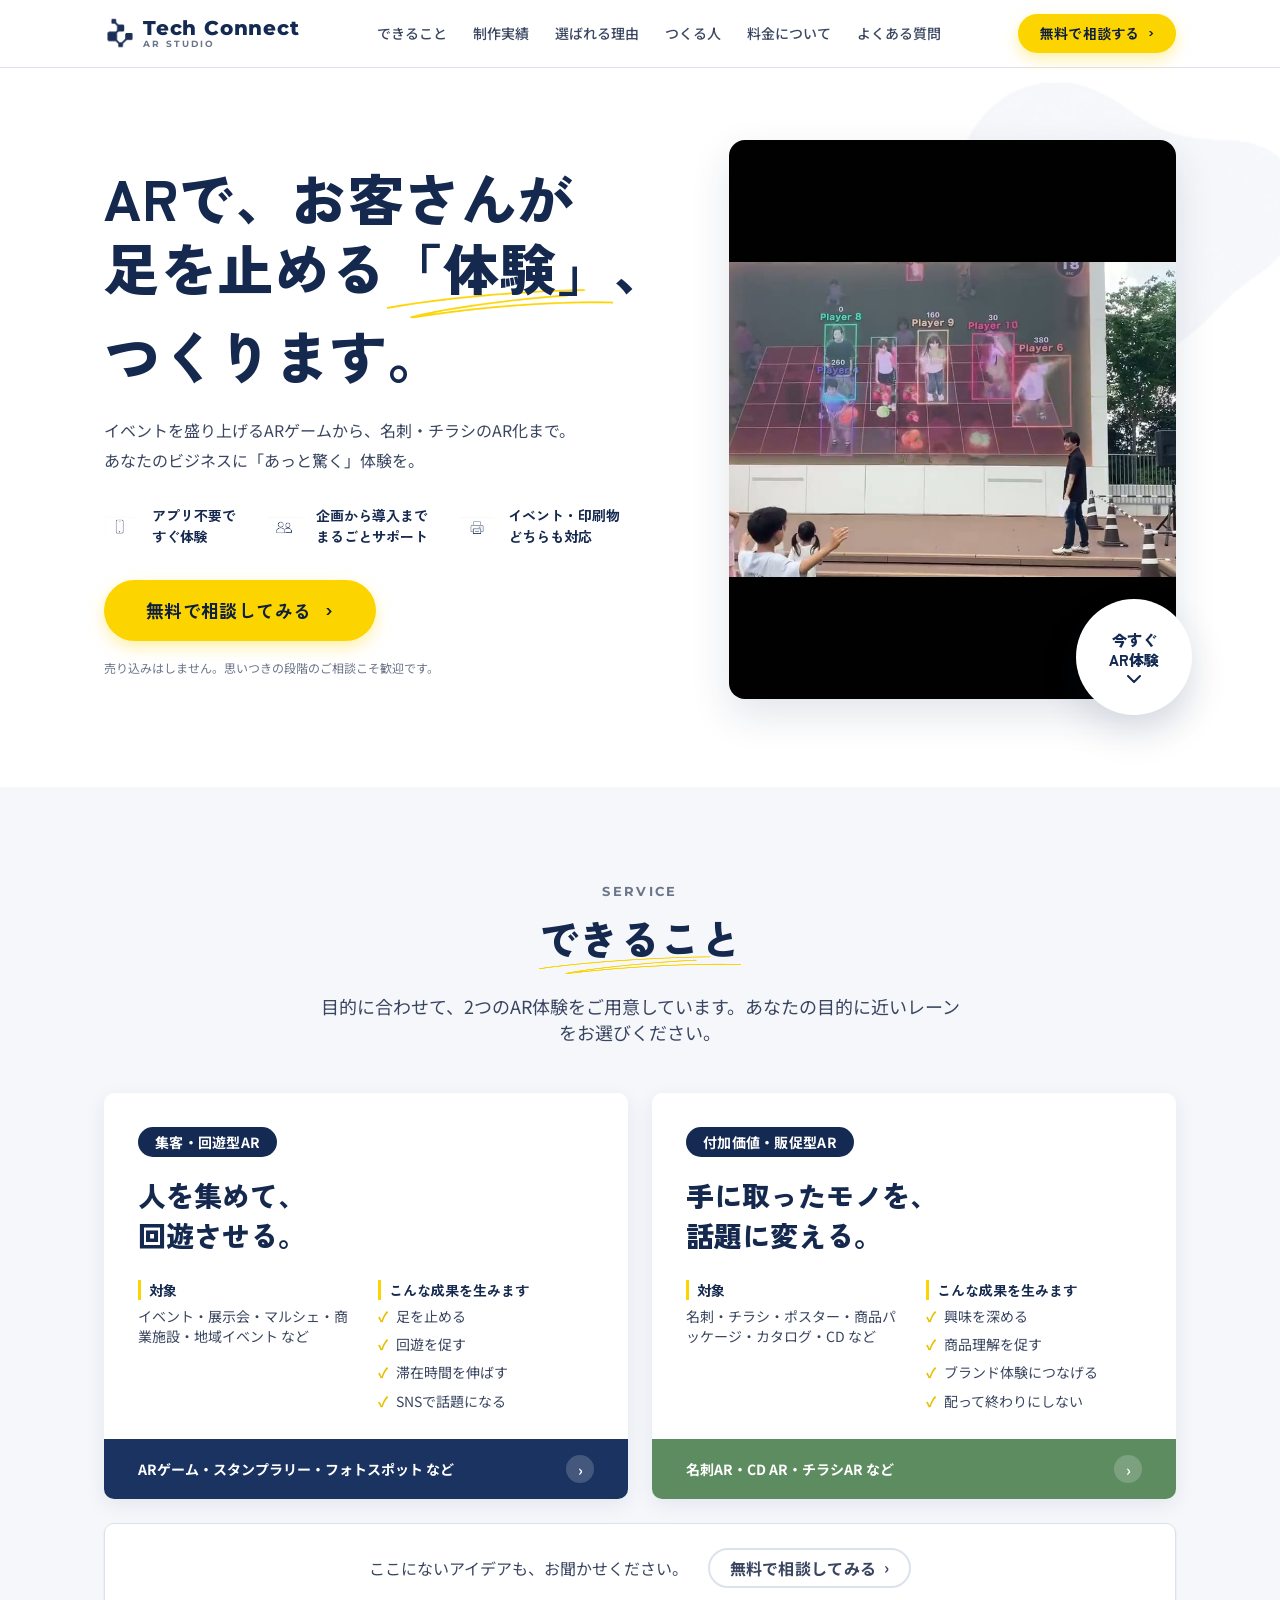
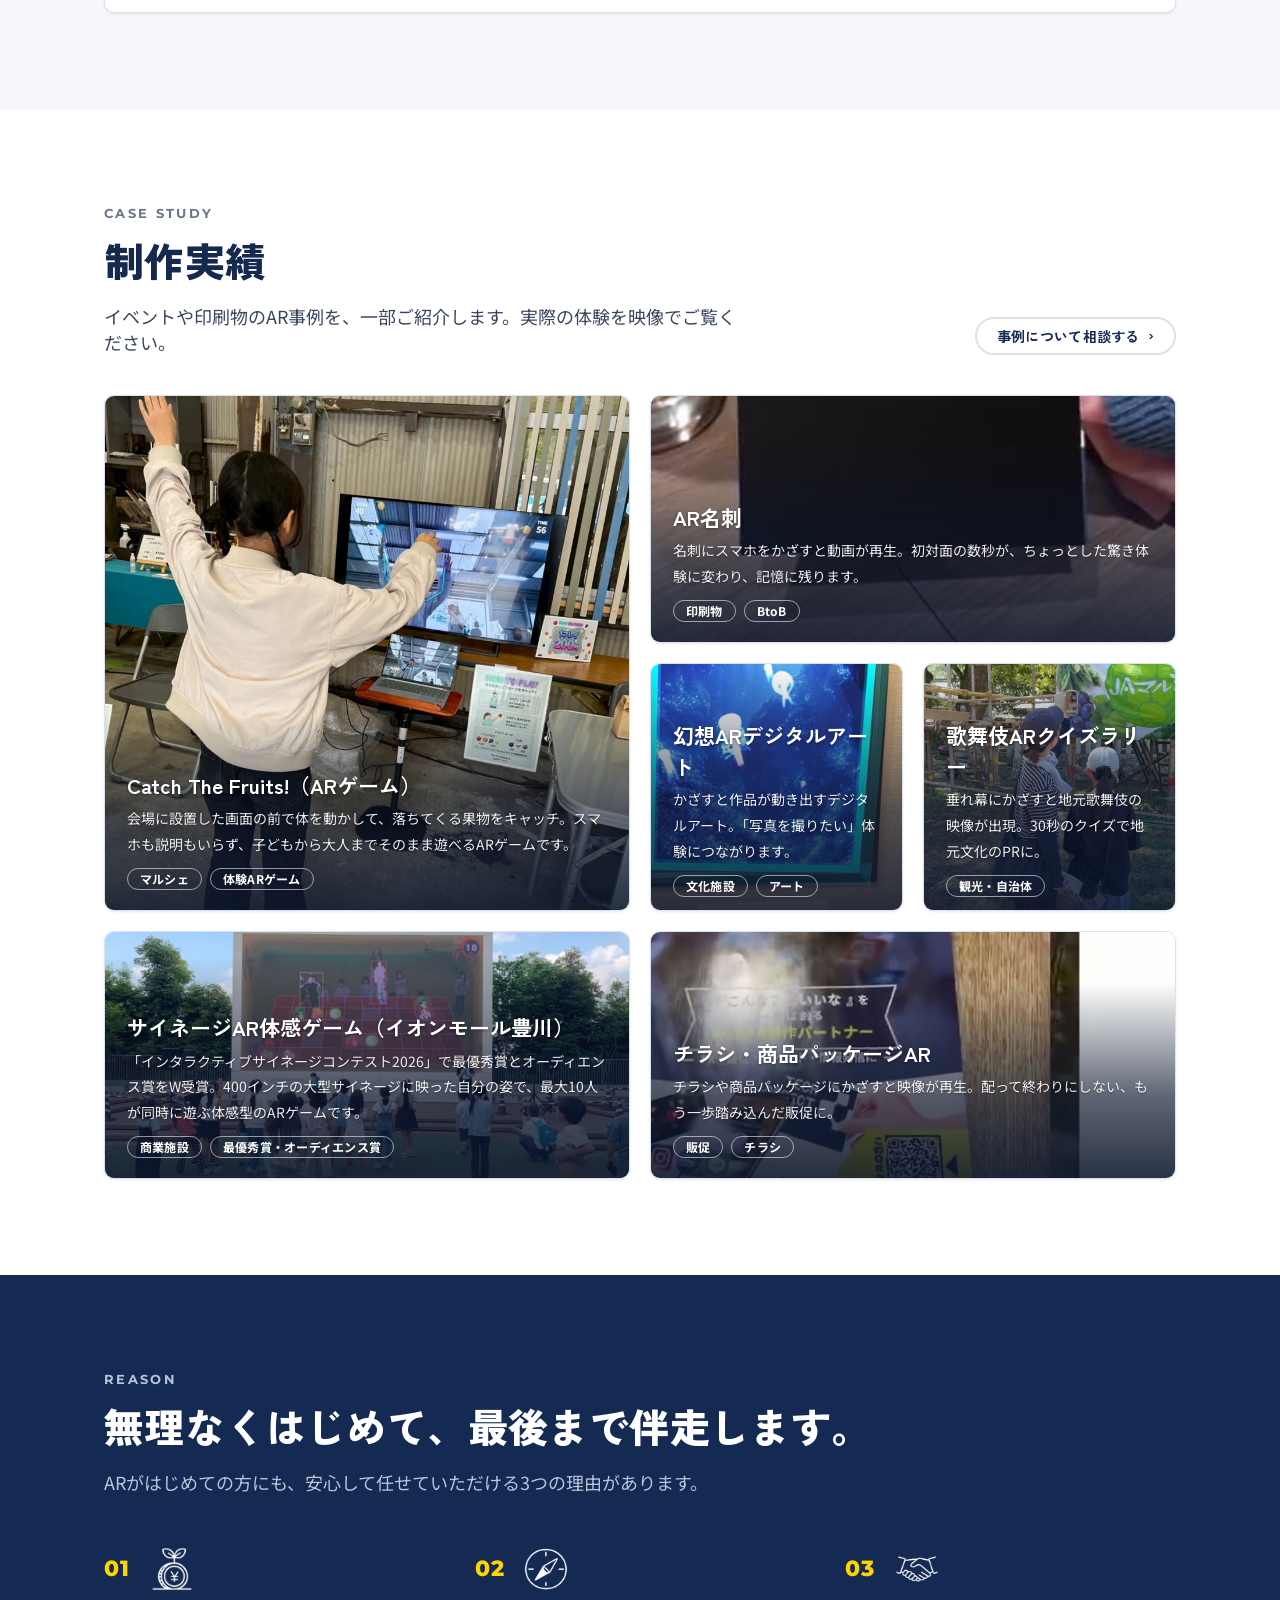
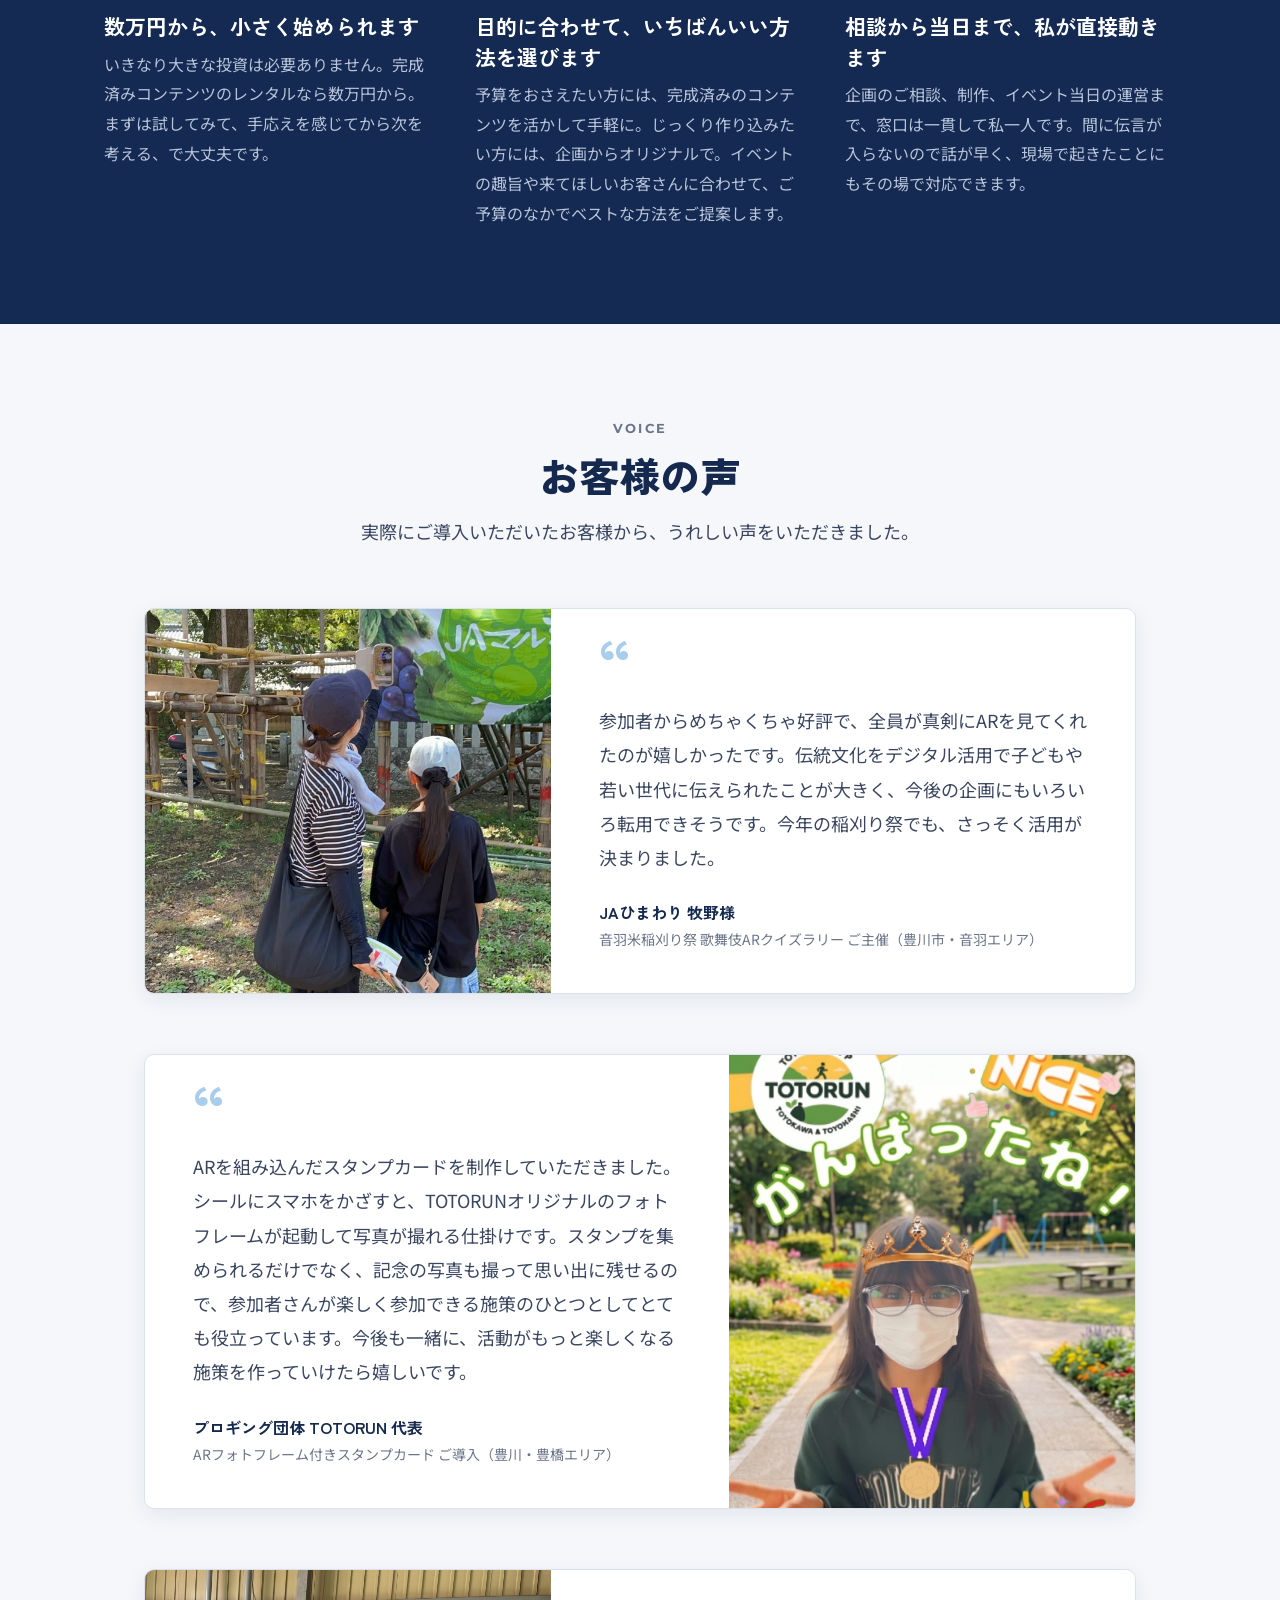
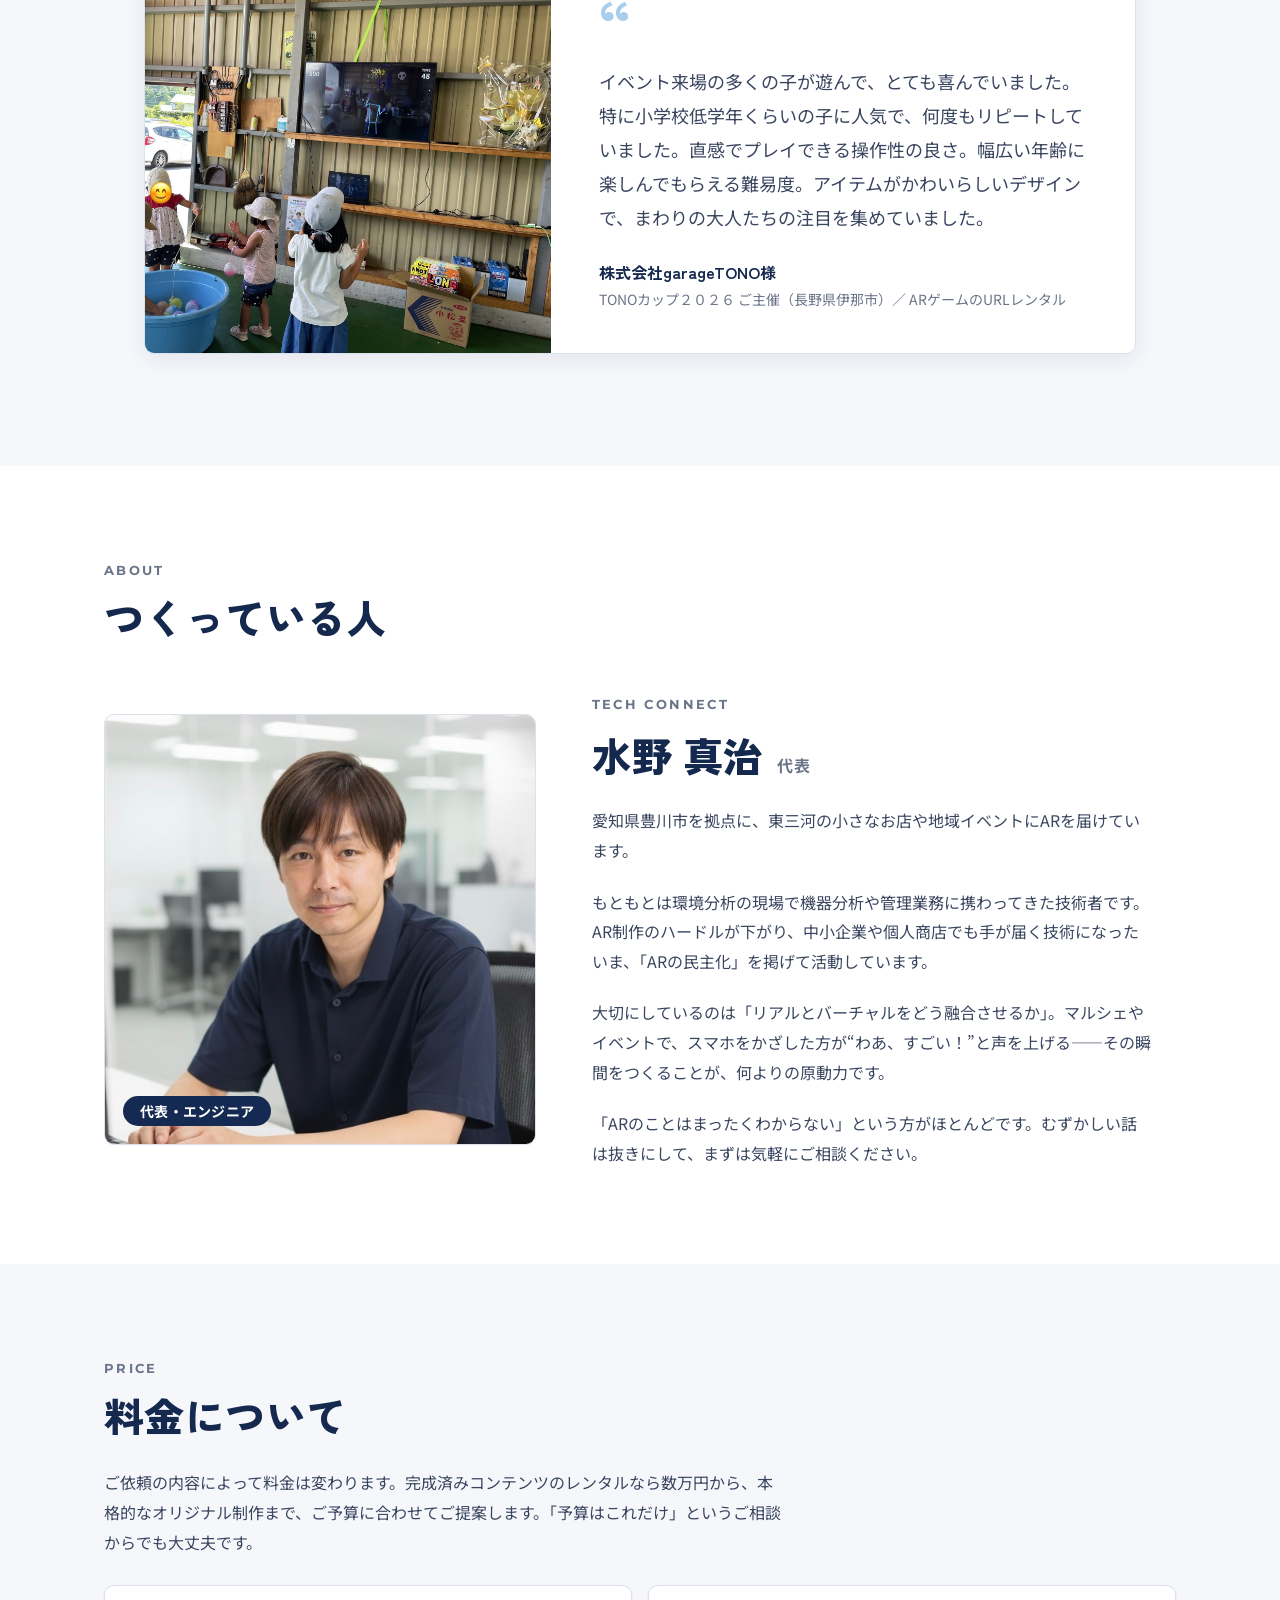
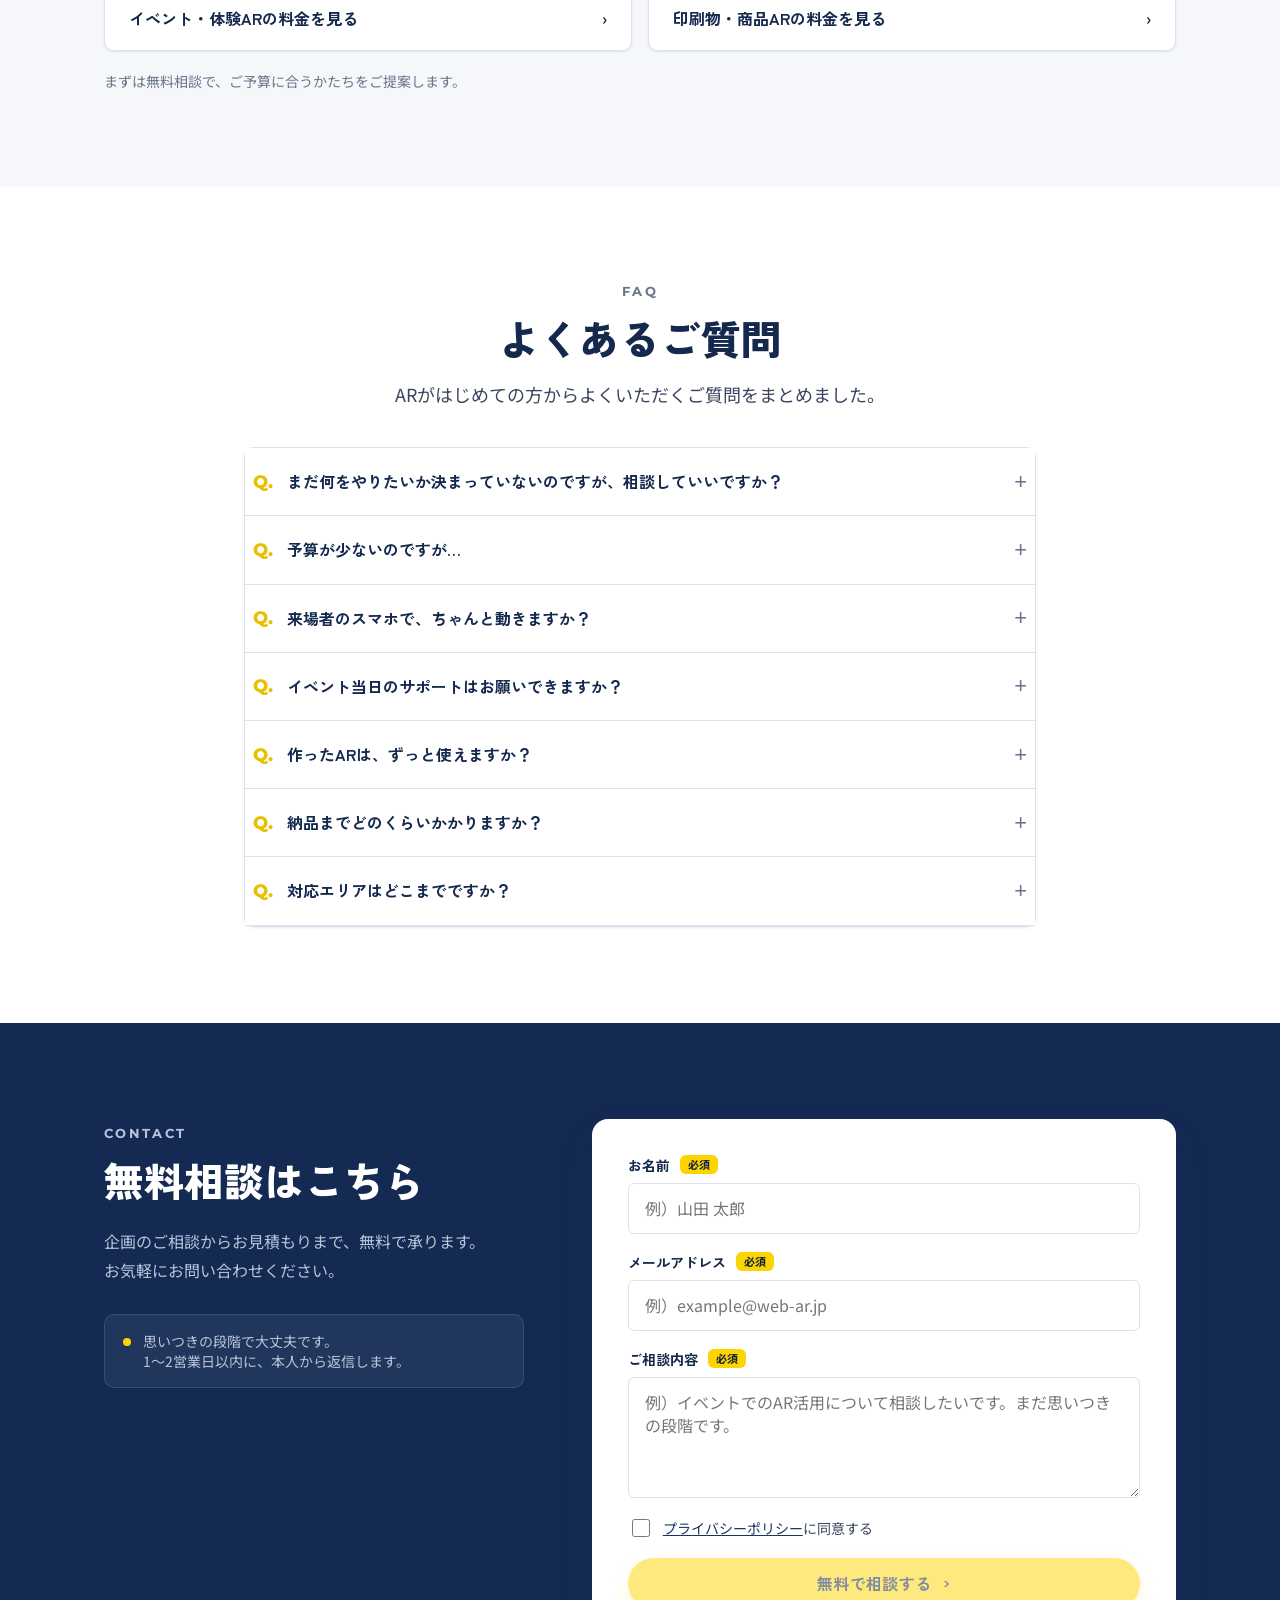
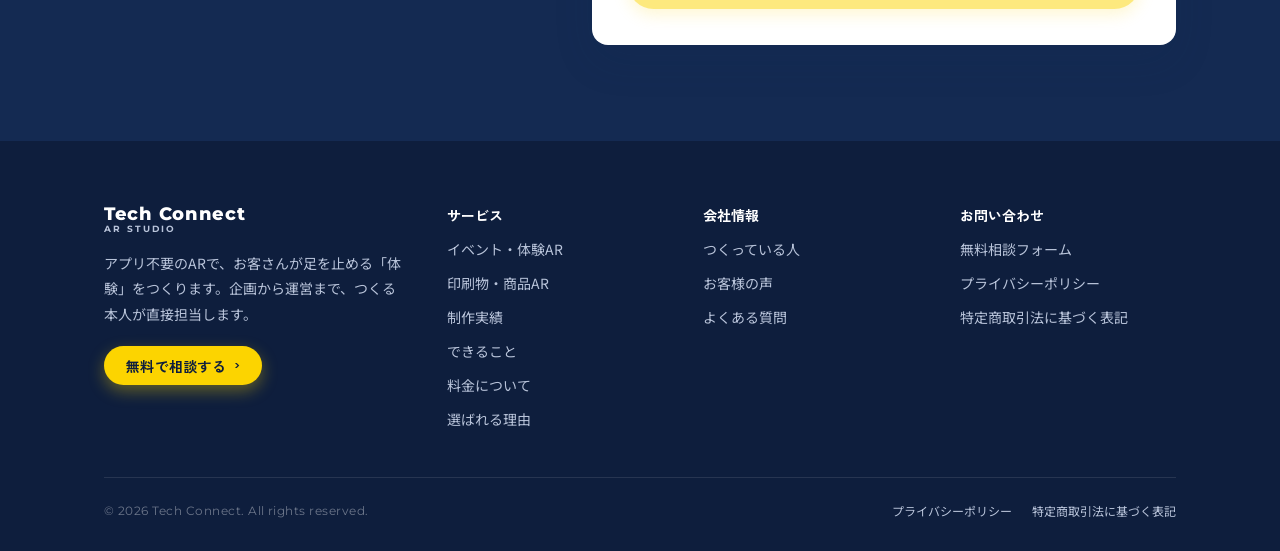
==== commit 2d1da48d: "Clarify signage AR copy: play with your own mirrored image Co-Authored-By: Claude Fable 5 <noreply@a" ====
--- a/index.html
+++ b/index.html
@@ -324,7 +324,7 @@
                         </div>
                         <div class="case-card__body">
                             <h3 class="case-card__title">サイネージAR体感ゲーム（イオンモール豊川）</h3>
-                            <p class="case-card__text">「インタラクティブサイネージコンテスト2026」で最優秀賞とオーディエンス賞をW受賞。400インチの大型サイネージで、最大10人が同時に遊ぶ体感型のARです。</p>
+                            <p class="case-card__text">「インタラクティブサイネージコンテスト2026」で最優秀賞とオーディエンス賞をW受賞。400インチの大型サイネージに映った自分の姿で、最大10人が同時に遊ぶ体感型のARゲームです。</p>
                             <div class="case-card__tags">
                                 <span class="tag tag--outline tag--sm">商業施設</span>
                                 <span class="tag tag--outline tag--sm">最優秀賞・オーディエンス賞</span>
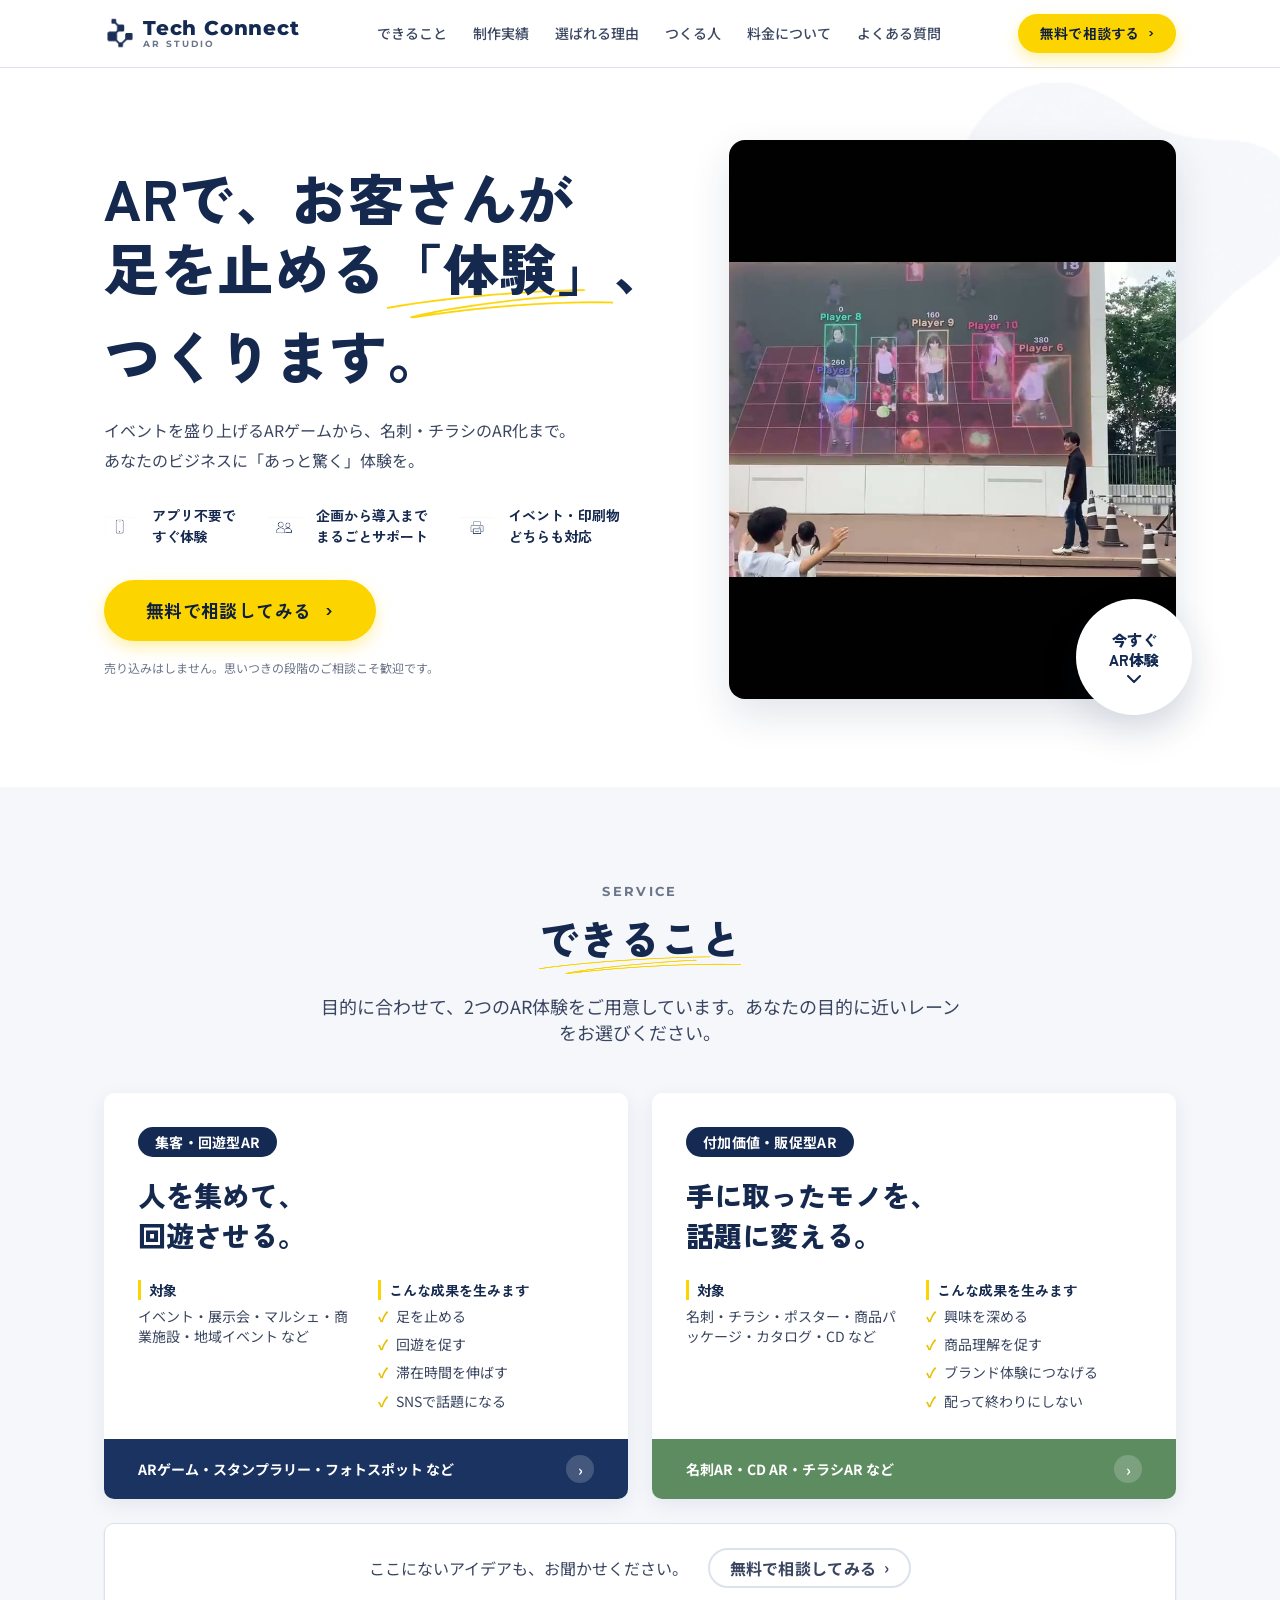
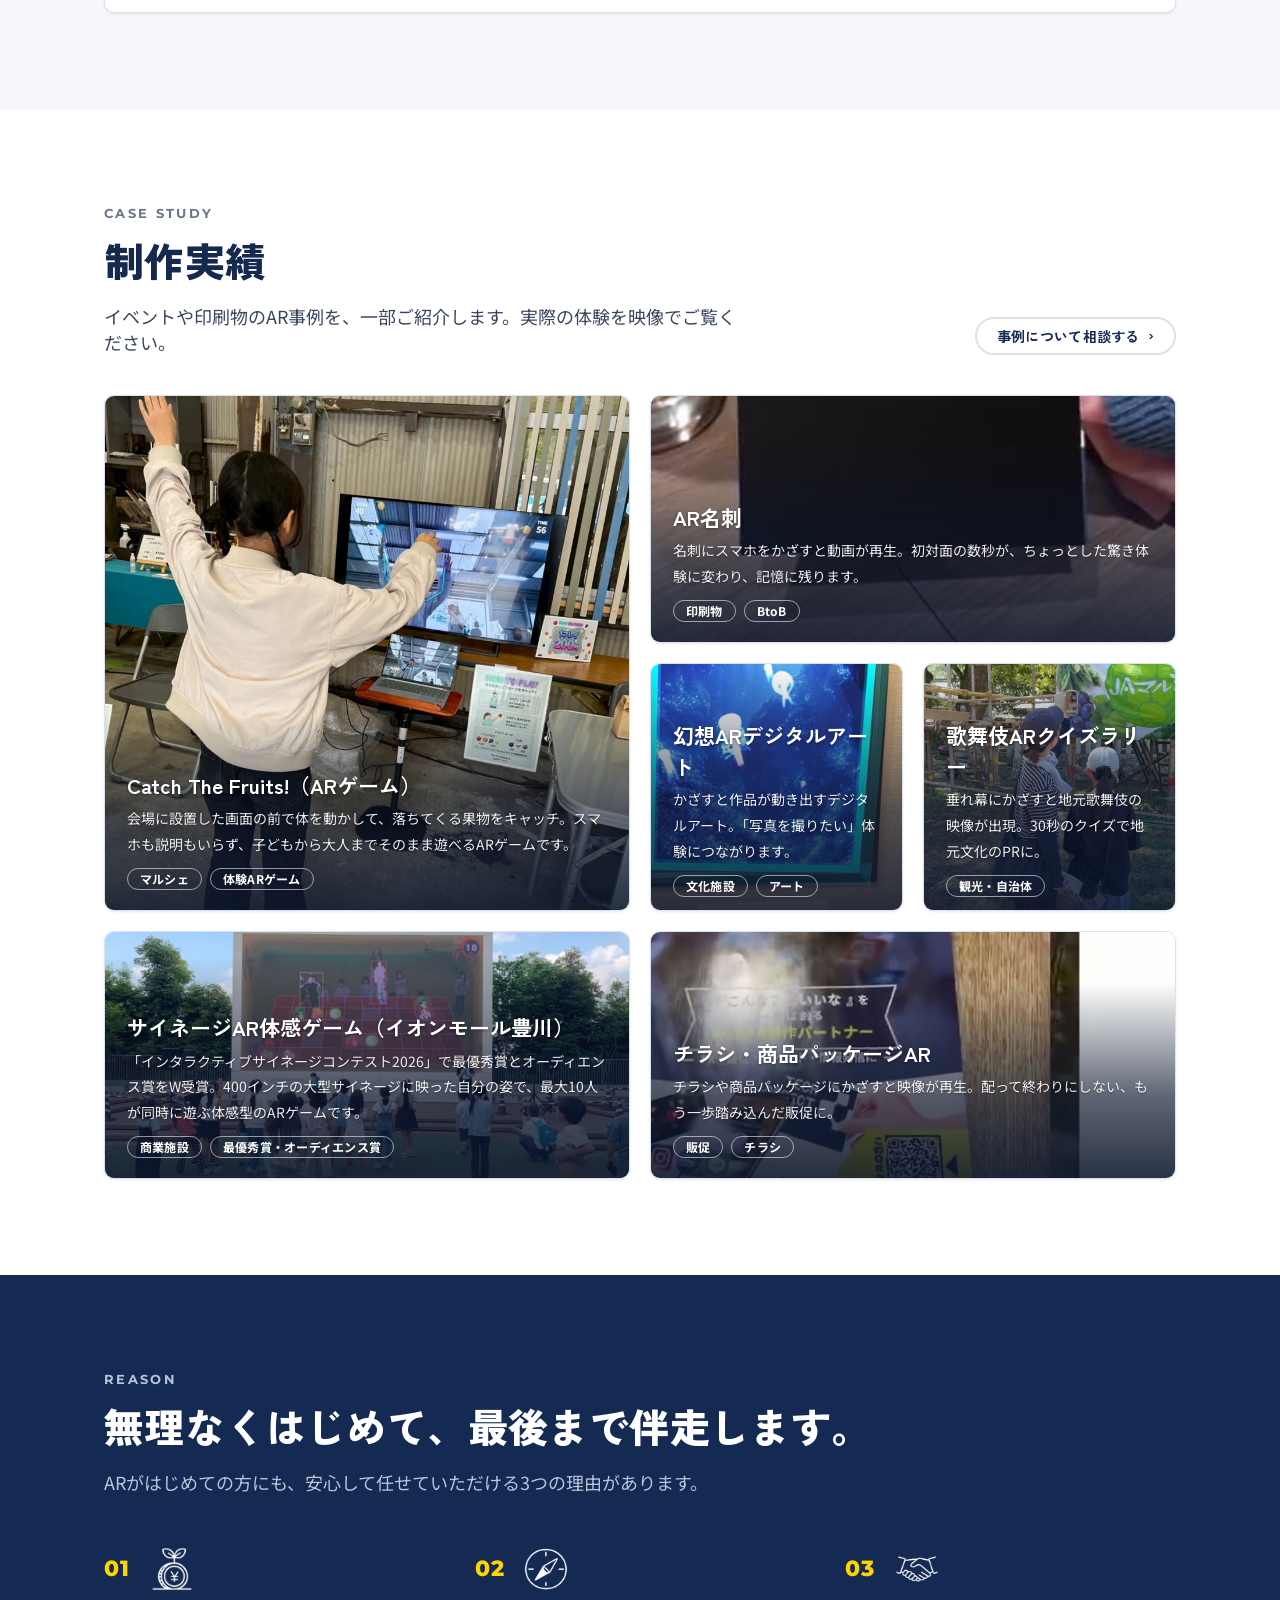
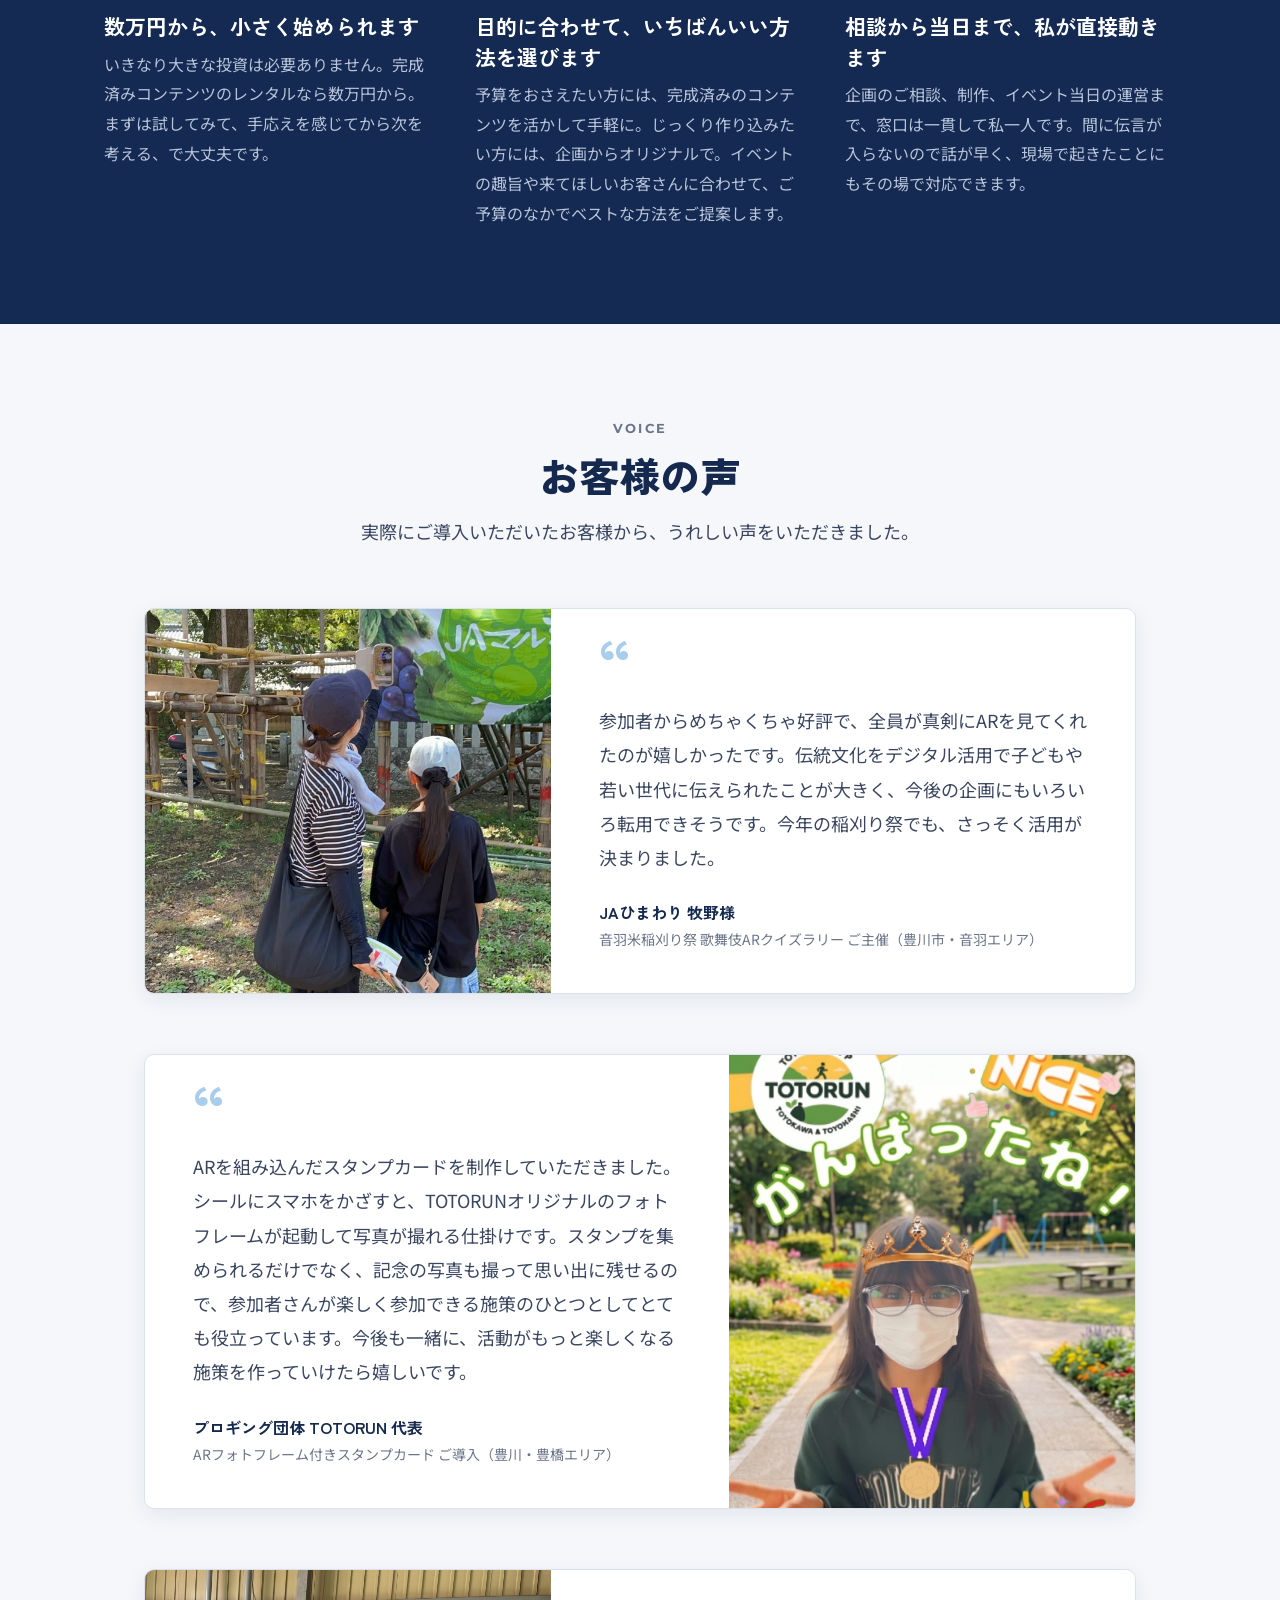
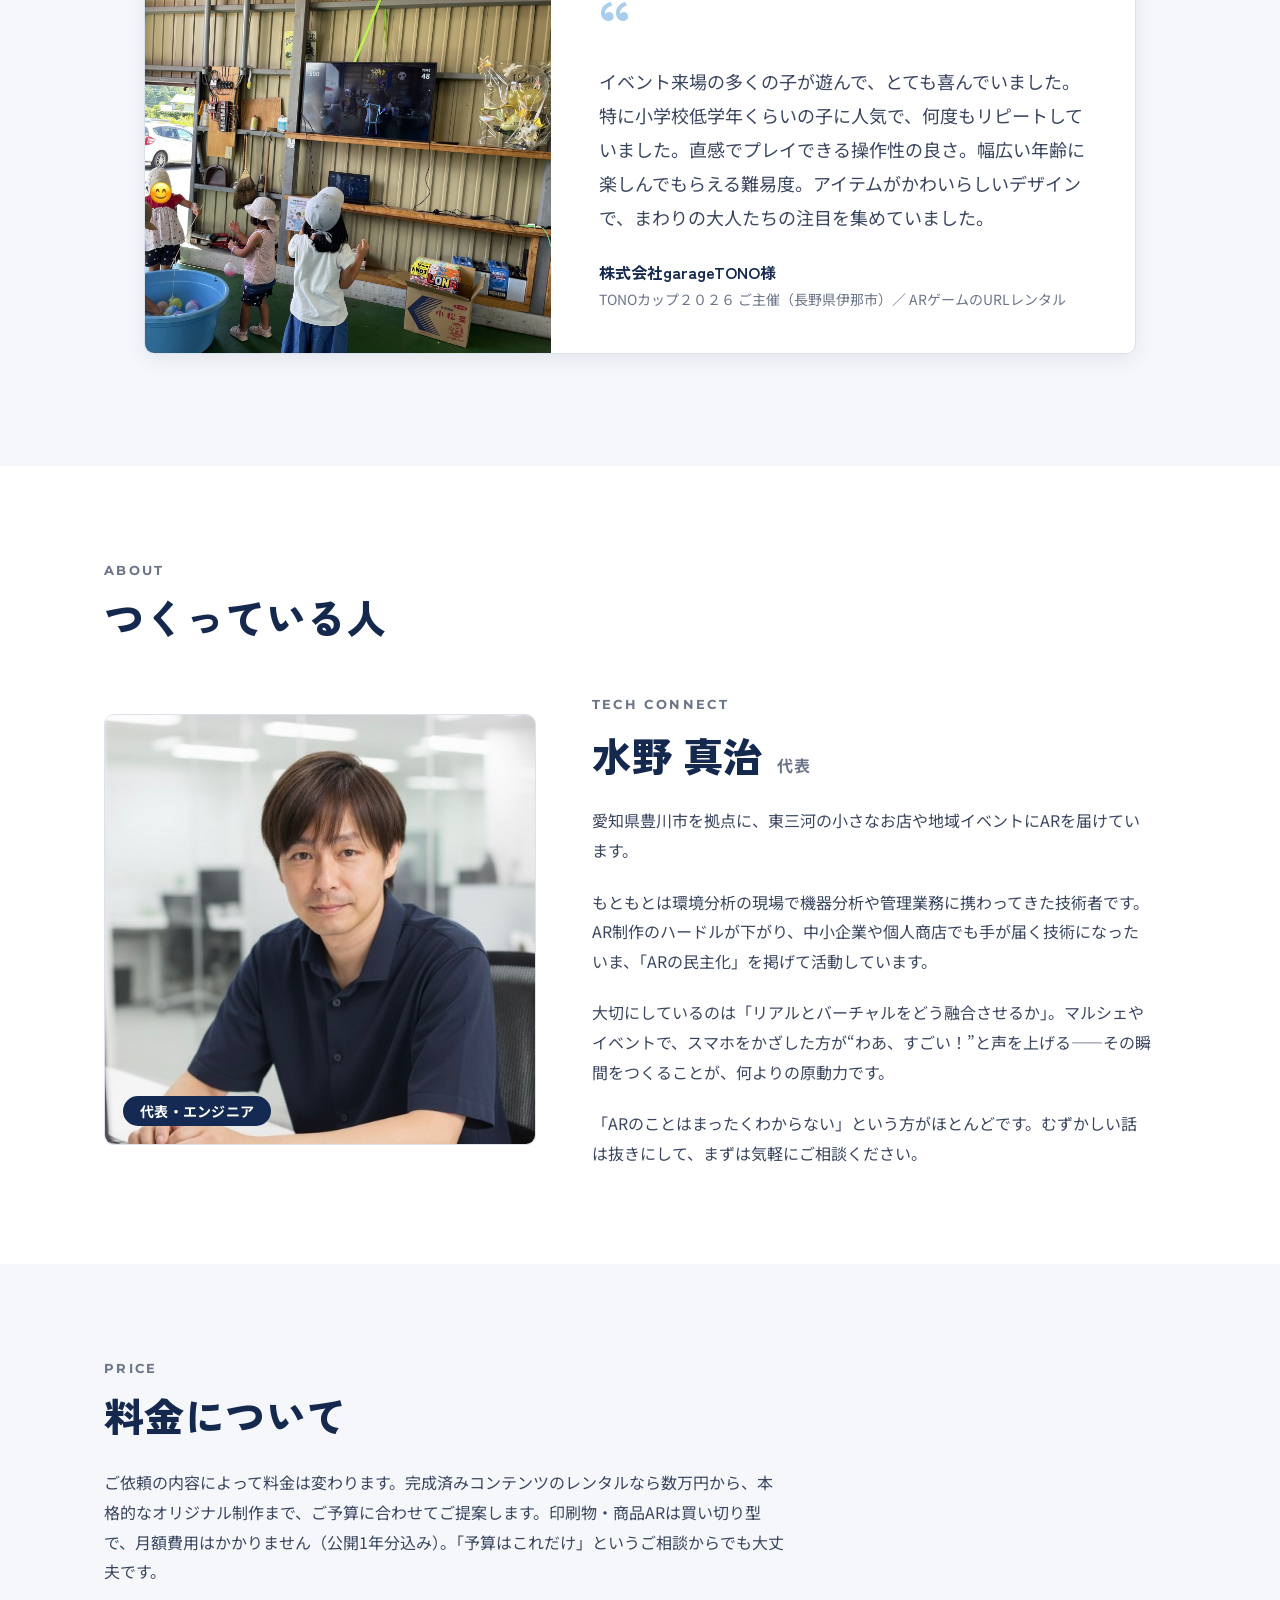
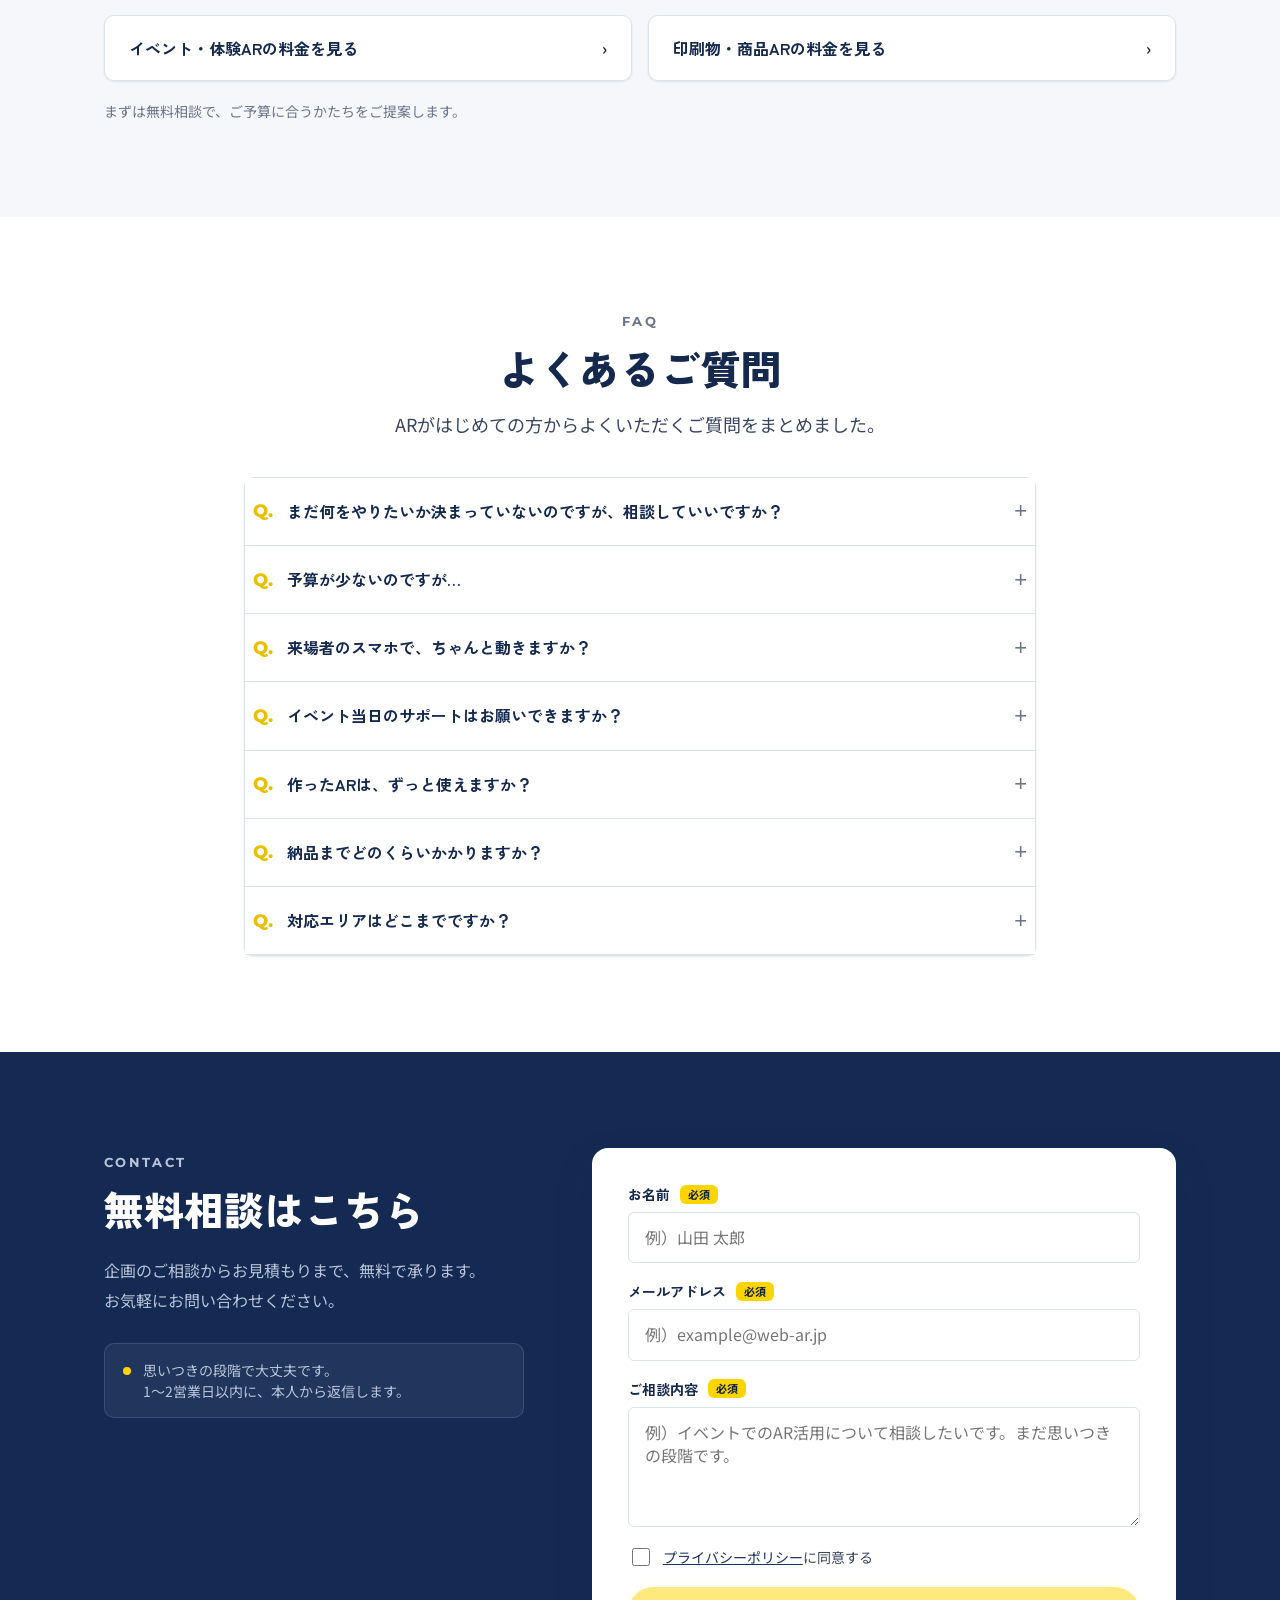
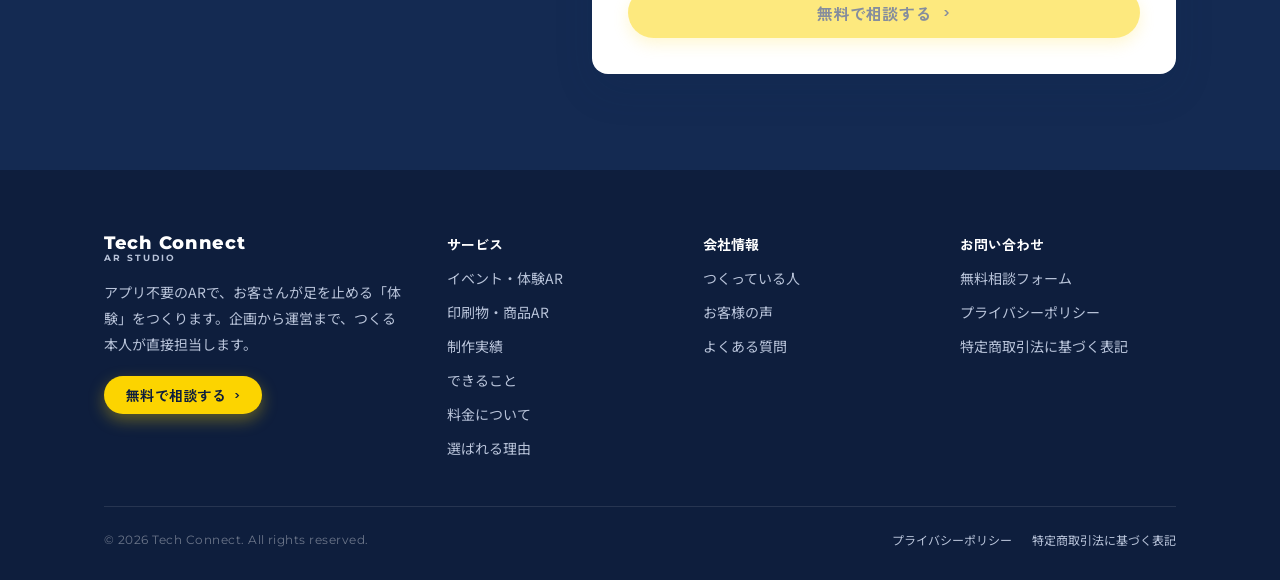
==== commit 032a3a72: "Set hosting renewal at 9800 yen per year and add monthly-model column to comparison Co-Authored-By: " ====
--- a/index.html
+++ b/index.html
@@ -479,7 +479,7 @@
                     <span class="section-heading__eyebrow">Price</span>
                     <h2 class="section-heading__title">料金について</h2>
                 </div>
-                <p class="price__intro">ご依頼の内容によって料金は変わります。完成済みコンテンツのレンタルなら数万円から、本格的なオリジナル制作まで、ご予算に合わせてご提案します。「予算はこれだけ」というご相談からでも大丈夫です。</p>
+                <p class="price__intro">ご依頼の内容によって料金は変わります。完成済みコンテンツのレンタルなら数万円から、本格的なオリジナル制作まで、ご予算に合わせてご提案します。印刷物・商品ARは買い切り型で、月額費用はかかりません（公開1年分込み）。「予算はこれだけ」というご相談からでも大丈夫です。</p>
                 <div class="price__links">
                     <a href="/event-ar/" class="price__link">
                         <span>イベント・体験ARの料金を見る</span>
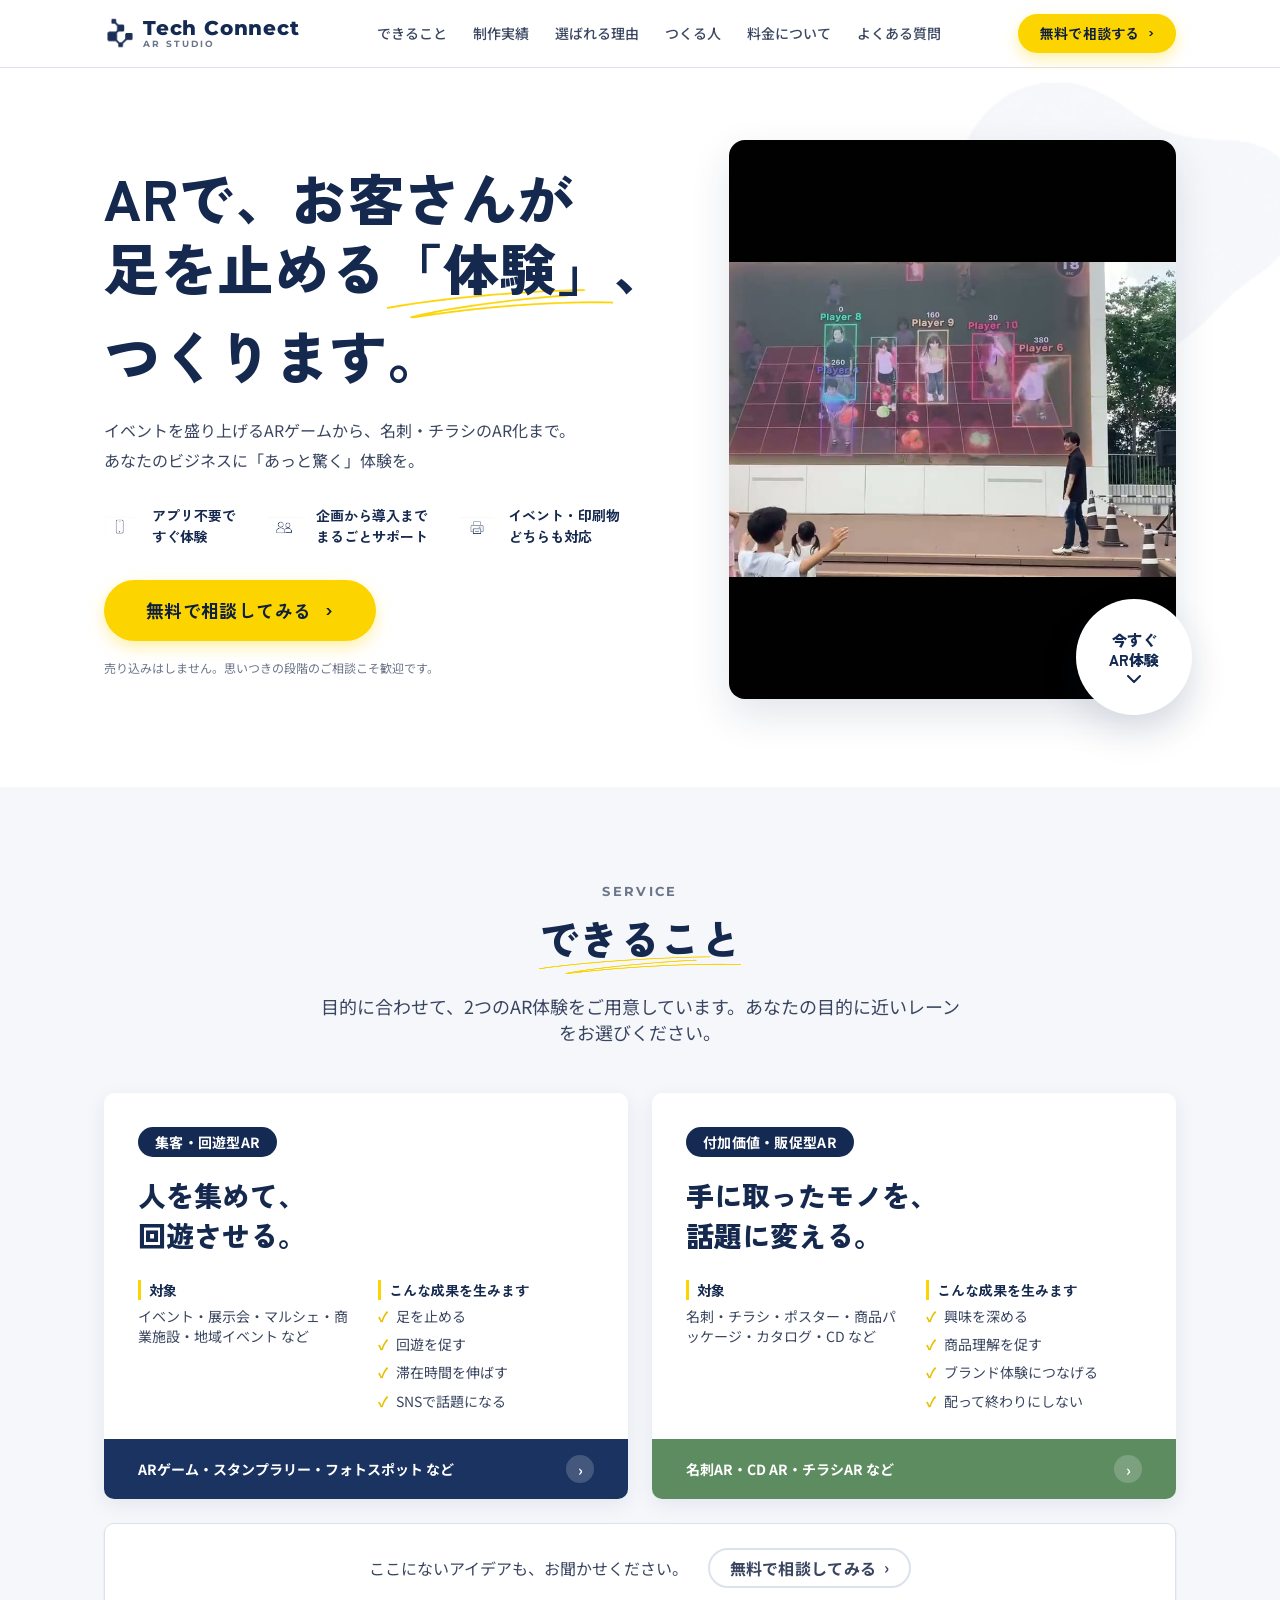
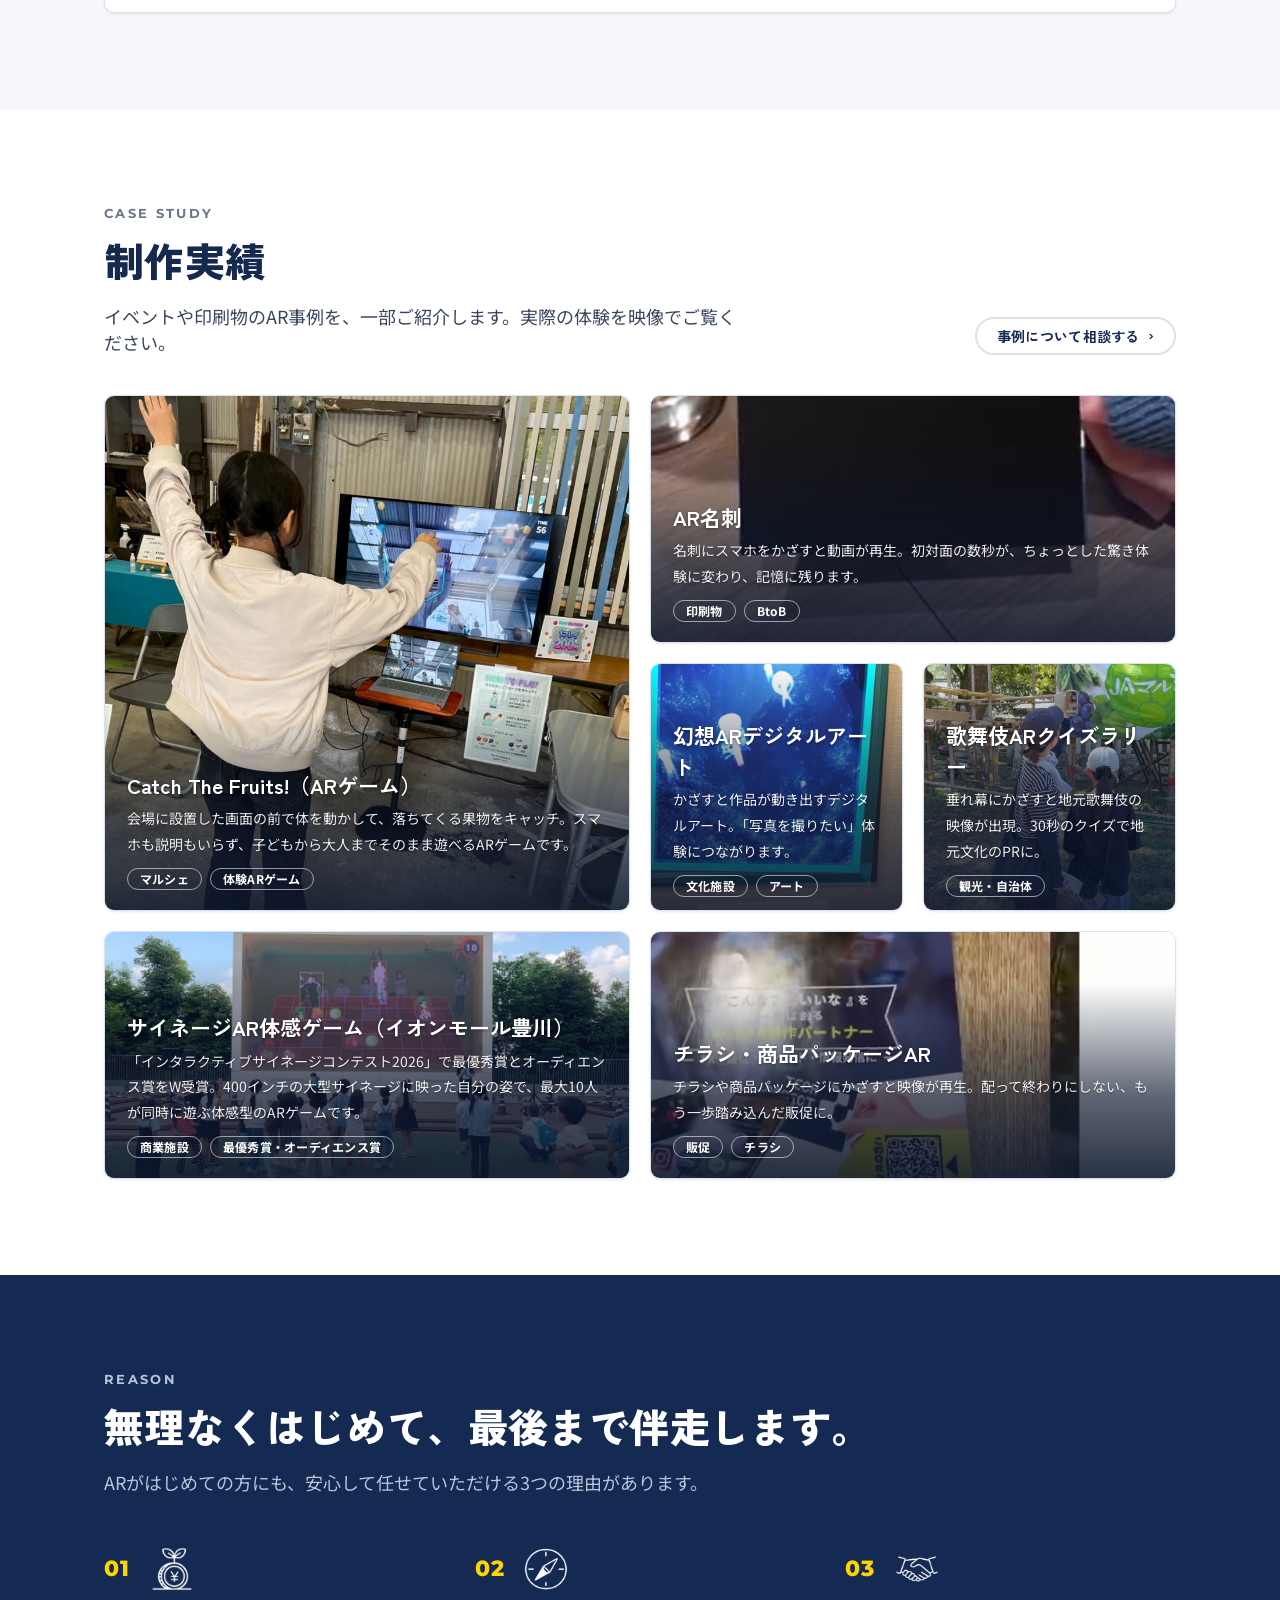
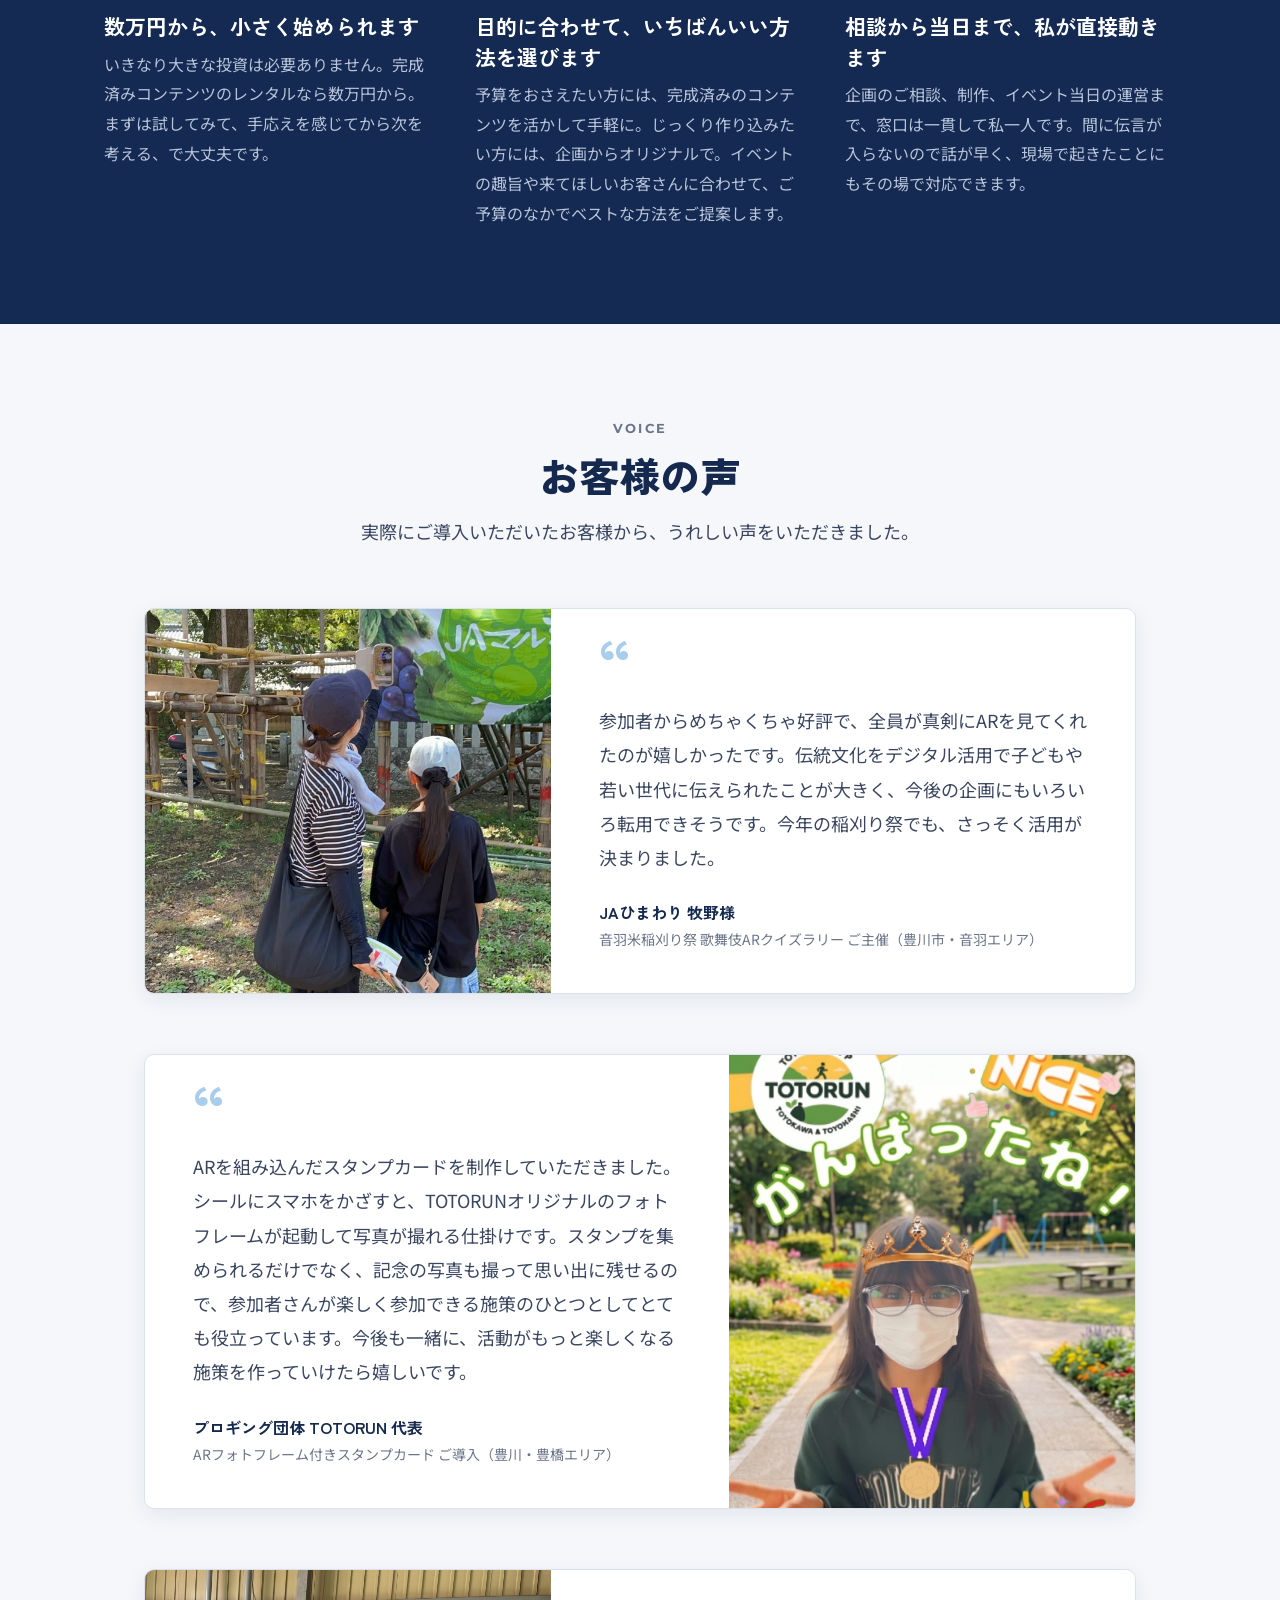
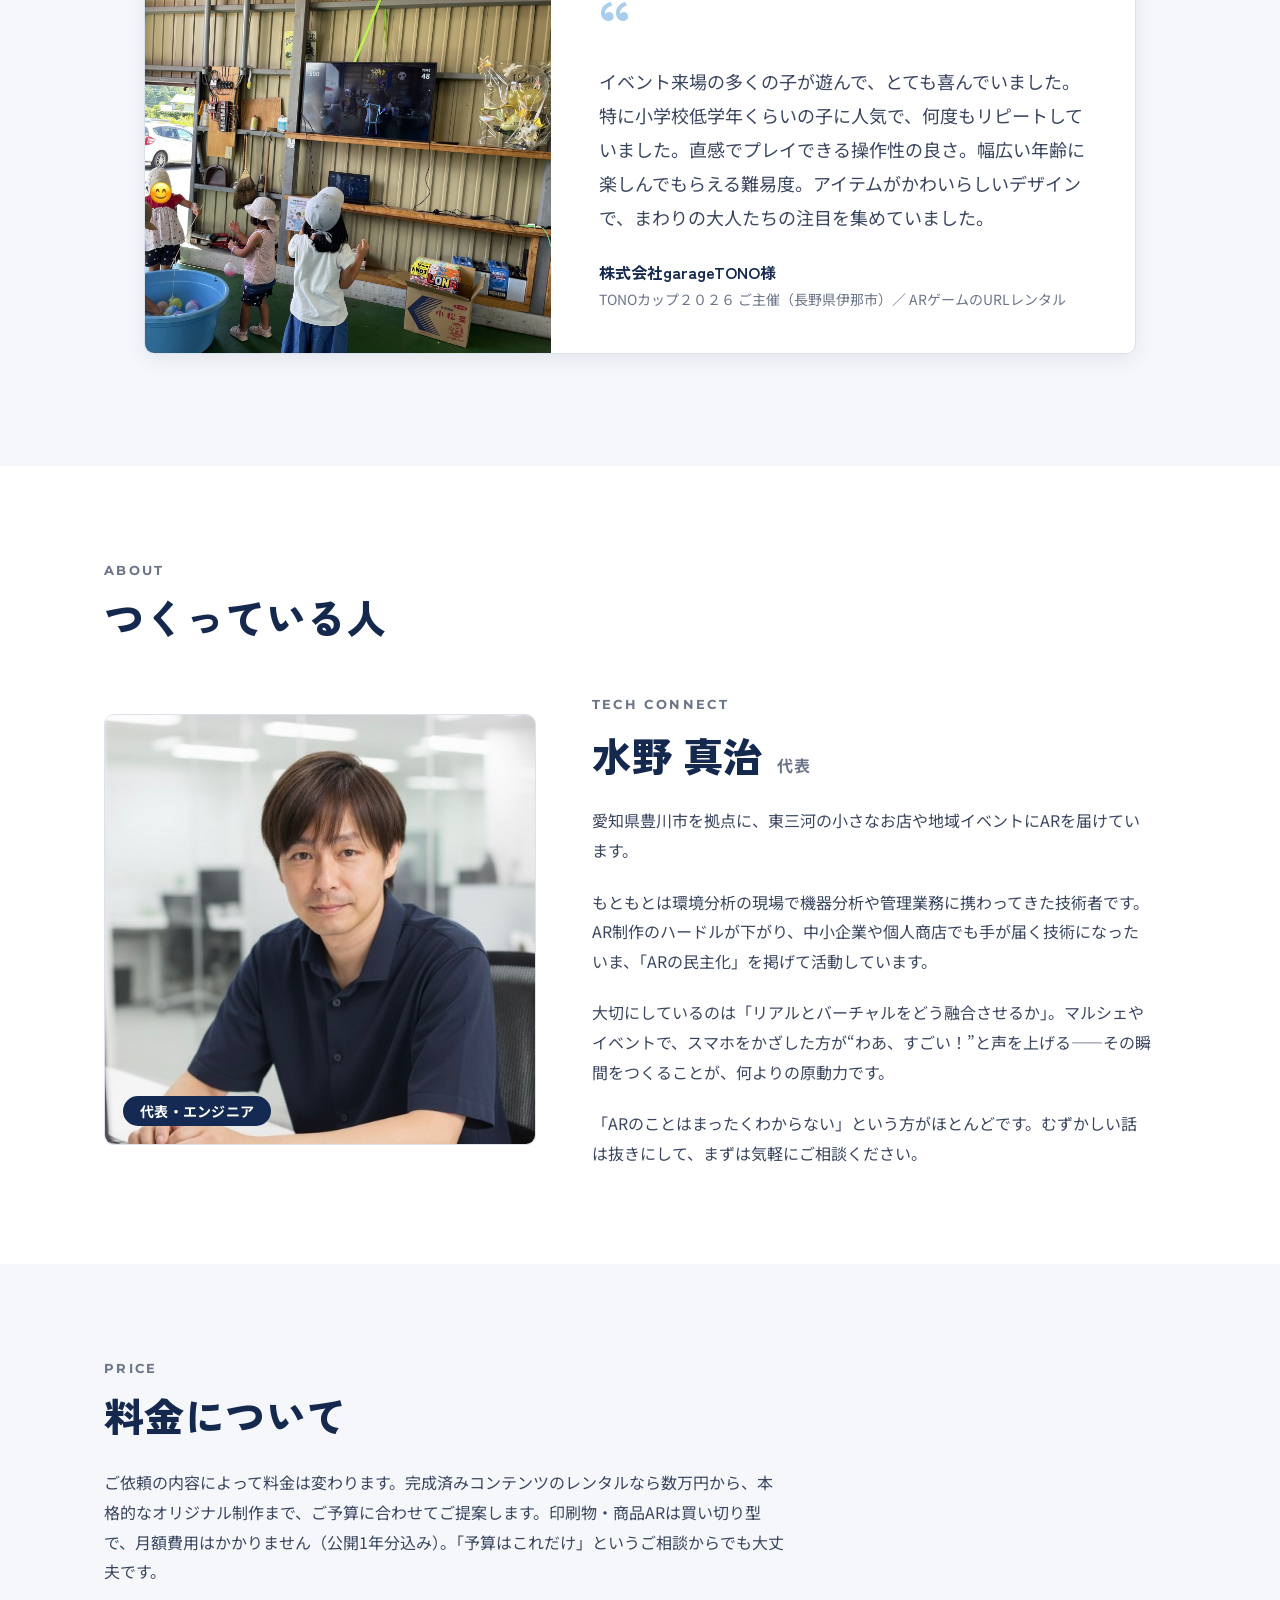
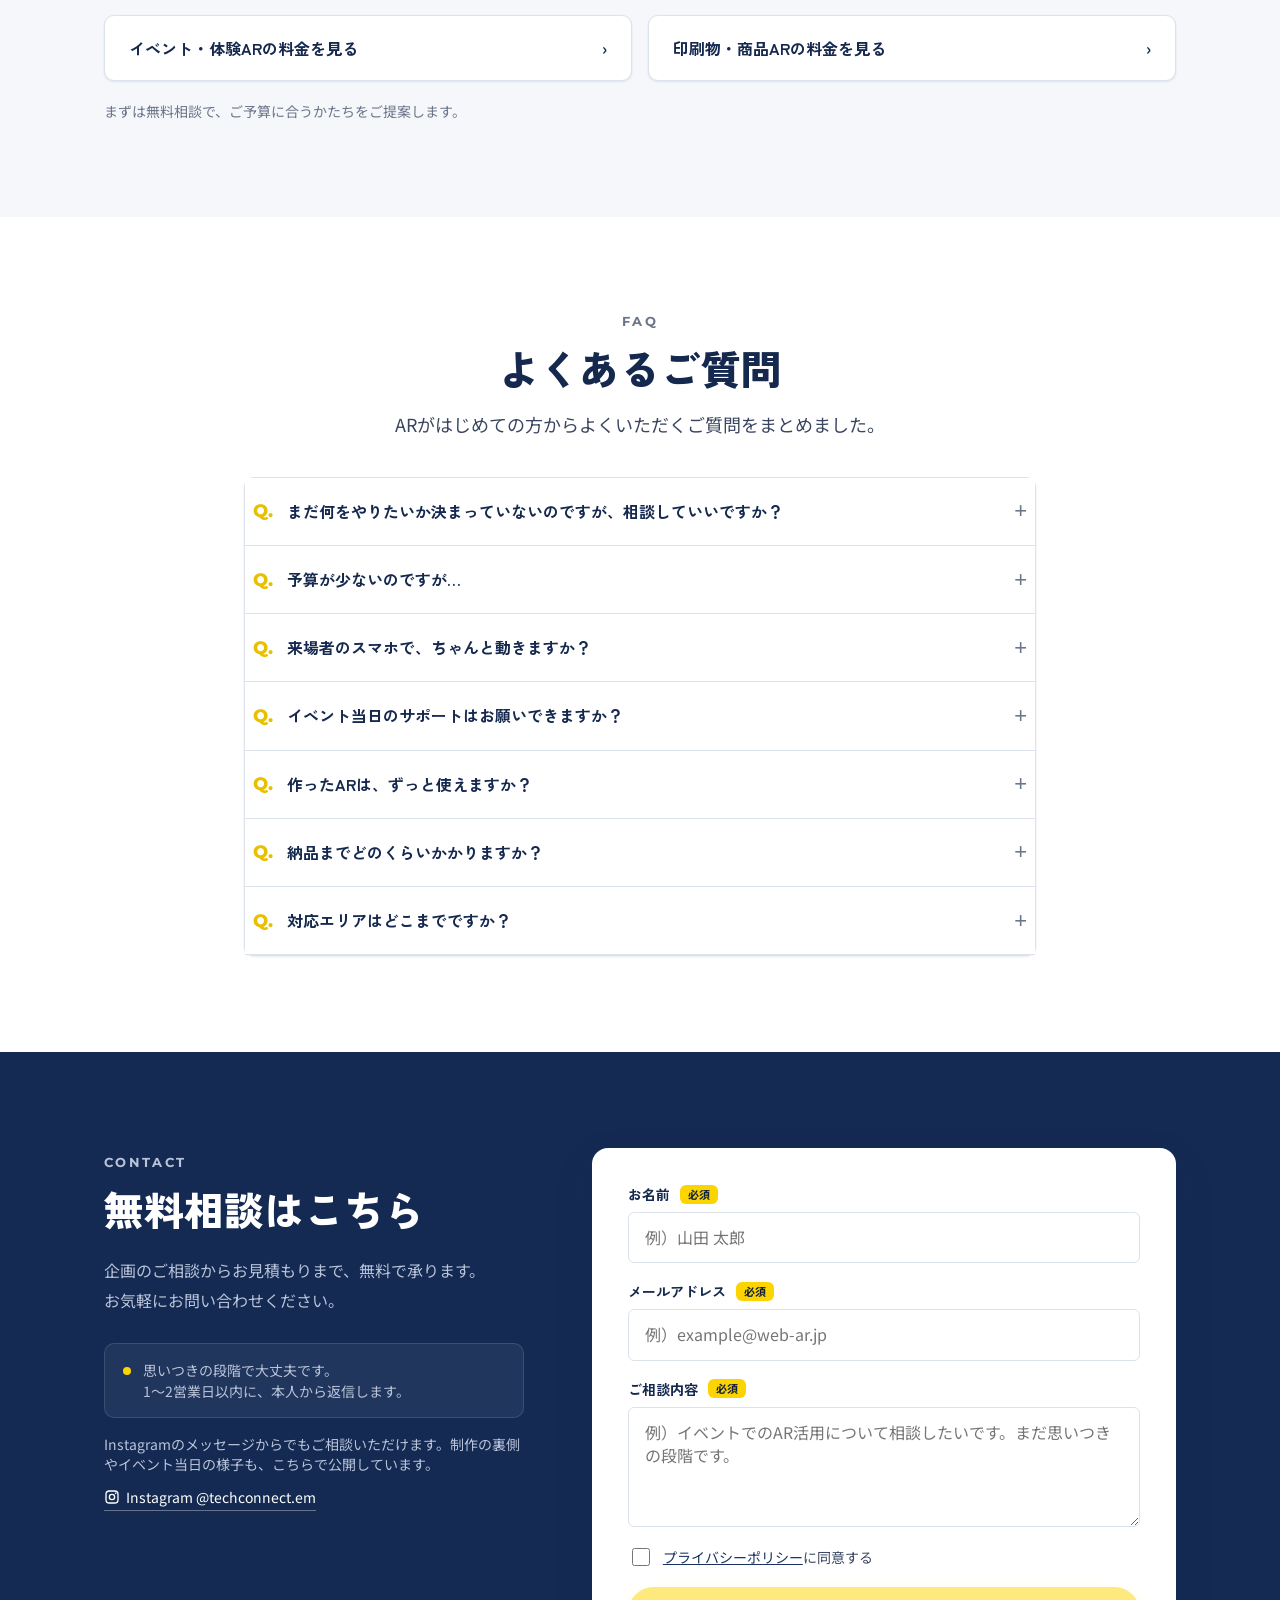
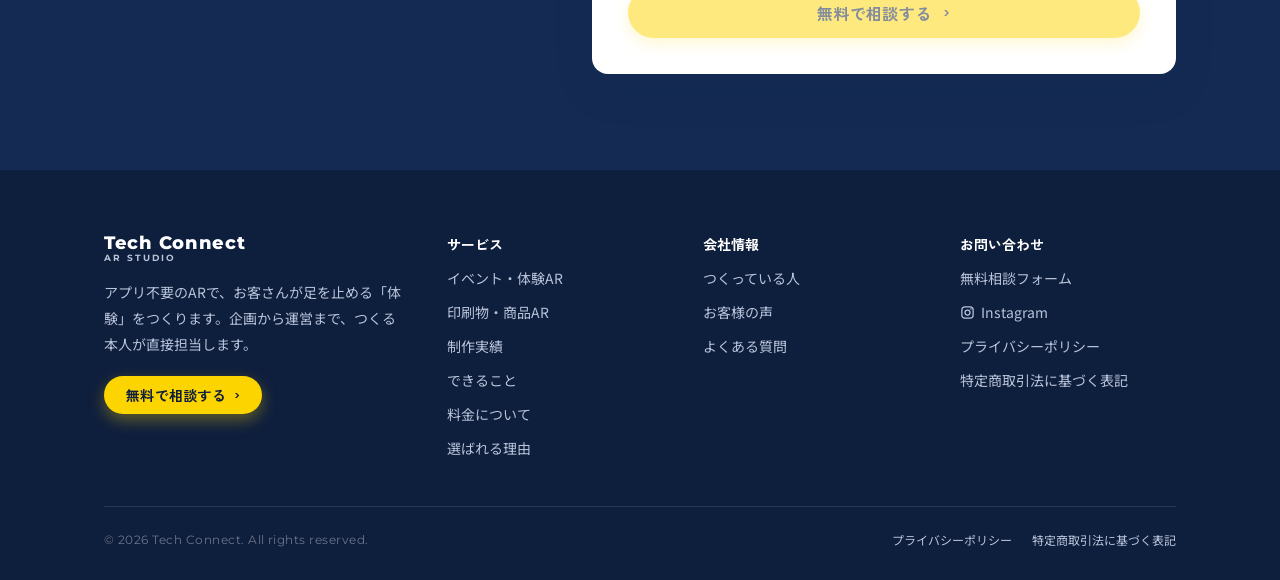
==== commit 3ee4fe45: "Add Instagram as a second contact path and trust signal The site offered exactly one way to make con" ====
--- a/index.html
+++ b/index.html
@@ -634,6 +634,17 @@
                         <span class="contact__note-dot" aria-hidden="true"></span>
                         <p>思いつきの段階で大丈夫です。<br>1〜2営業日以内に、本人から返信します。</p>
                     </div>
+                    <p class="contact__alt">
+                        Instagramのメッセージからでもご相談いただけます。制作の裏側やイベント当日の様子も、こちらで公開しています。
+                        <a class="contact__alt-link" href="https://www.instagram.com/techconnect.em/" target="_blank" rel="noopener noreferrer">
+                            <svg width="16" height="16" viewBox="0 0 24 24" fill="none" aria-hidden="true">
+                                <rect x="3" y="3" width="18" height="18" rx="5" stroke="currentColor" stroke-width="2" />
+                                <circle cx="12" cy="12" r="4" stroke="currentColor" stroke-width="2" />
+                                <circle cx="17.5" cy="6.5" r="1.25" fill="currentColor" />
+                            </svg>
+                            <span>Instagram @techconnect.em</span>
+                        </a>
+                    </p>
                 </div>
 
                 <div class="contact__card">
@@ -824,6 +835,14 @@
                 <nav class="footer-col">
                     <span class="footer-col__title">お問い合わせ</span>
                     <a href="#contact">無料相談フォーム</a>
+                    <a class="footer-col__ig" href="https://www.instagram.com/techconnect.em/" target="_blank" rel="noopener noreferrer">
+                        <svg width="15" height="15" viewBox="0 0 24 24" fill="none" aria-hidden="true">
+                            <rect x="3" y="3" width="18" height="18" rx="5" stroke="currentColor" stroke-width="2" />
+                            <circle cx="12" cy="12" r="4" stroke="currentColor" stroke-width="2" />
+                            <circle cx="17.5" cy="6.5" r="1.25" fill="currentColor" />
+                        </svg>
+                        <span>Instagram</span>
+                    </a>
                     <a href="#" data-modal="privacyModal">プライバシーポリシー</a>
                     <a href="#" data-modal="tokushohoModal">特定商取引法に基づく表記</a>
                 </nav>
@@ -874,10 +893,27 @@
         // --- Contact form: enable on agree + AJAX submit (Netlify) ---------
         (function () {
             const form = document.getElementById('contact-form');
+            if (!form) return;
+
             const agree = document.getElementById('c-agree');
             const submit = document.getElementById('c-submit');
             const success = document.getElementById('contact-success');
-            if (!form) return;
+            const errorNote = document.getElementById('contact-error');
+
+            const LEAD_FLAG = 'tc_lead_sent'; // 1セッションにつきCVは1回まで、の印
+            let started = false;
+
+            // GA4: 入力開始を1回だけ計測（入力開始→送信完了のファネルを見るため）
+            form.addEventListener('input', () => {
+                if (started) return;
+                started = true;
+                if (typeof window.gtag === 'function') {
+                    window.gtag('event', 'form_start', {
+                        form_id: 'contact-form',
+                        page_path: location.pathname
+                    });
+                }
+            });
 
             agree.addEventListener('change', () => {
                 const on = agree.checked;
@@ -888,9 +924,16 @@
             form.addEventListener('submit', async (e) => {
                 e.preventDefault();
                 if (!agree.checked) return;
-                const errorNote = document.getElementById('contact-error');
+                if (submit.disabled) return; // 二重クリック・二重送信のガード
+
+                // ハニーポットに値が入っていればボット。送信もCV計測もしない
+                const hp = form.querySelector('[name="bot-field"]');
+                if (hp && hp.value.trim() !== '') return;
+
                 submit.disabled = true;
                 submit.classList.add('is-disabled');
+                errorNote.classList.add('is-hidden');
+
                 const body = new URLSearchParams(new FormData(form)).toString();
                 let ok = false;
                 try {
@@ -899,22 +942,35 @@
                         headers: { 'Content-Type': 'application/x-www-form-urlencoded' },
                         body
                     });
-                    ok = res.ok;
+                    ok = res.status >= 200 && res.status < 300;
                 } catch (_) {
                     ok = false; // 通信エラー（オフライン等）も失敗として扱う
                 }
-                if (ok) {
-                    // GA4: 問い合わせ送信成功をコンバージョンとして計測
-                    if (typeof window.gtag === 'function') {
-                        window.gtag('event', 'generate_lead', { page_path: location.pathname });
-                    }
-                    form.classList.add('is-hidden');
-                    success.classList.remove('is-hidden');
-                    success.scrollIntoView({ behavior: 'smooth', block: 'center' });
-                } else {
+
+                if (!ok) {
                     errorNote.classList.remove('is-hidden');
                     submit.disabled = false;
                     submit.classList.remove('is-disabled');
+                    return;
+                }
+
+                form.classList.add('is-hidden');
+                success.classList.remove('is-hidden');
+                success.scrollIntoView({ behavior: 'smooth', block: 'center' });
+
+                // GA4: 問い合わせ送信成功をコンバージョンとして計測（1セッション1回まで）
+                let already = false;
+                try { already = sessionStorage.getItem(LEAD_FLAG) === '1'; } catch (_) {}
+                if (already) return;
+                try { sessionStorage.setItem(LEAD_FLAG, '1'); } catch (_) {}
+
+                if (typeof window.gtag === 'function') {
+                    const src = form.querySelector('[name="流入ページ"]');
+                    window.gtag('event', 'generate_lead', {
+                        form_id: 'contact-form',
+                        page_path: location.pathname,
+                        lead_source_page: src ? src.value : ''
+                    });
                 }
             });
         })();
--- a/style.css
+++ b/style.css
@@ -1473,6 +1473,29 @@
 }
 .contact__note-dot { width: 8px; height: 8px; border-radius: 50%; background: var(--yellow-500); flex: none; margin-top: 7px; }
 .contact__note p { margin: 0; font-family: var(--font-body); font-size: var(--fs-sm); line-height: var(--lh-snug); color: var(--text-on-dark-muted); }
+.contact__alt {
+  max-width: 420px;
+  margin: 16px 0 0;
+  font-family: var(--font-body);
+  font-size: var(--fs-sm);
+  line-height: var(--lh-snug);
+  color: var(--text-on-dark-muted);
+}
+.contact__alt-link {
+  display: flex;
+  width: fit-content;
+  align-items: center;
+  gap: 6px;
+  margin-top: 12px;
+  padding-bottom: 3px;
+  color: var(--text-on-dark);
+  text-decoration: none;
+  border-bottom: 1px solid rgba(255, 255, 255, 0.35);
+  transition: color .2s ease, border-color .2s ease;
+}
+.contact__alt-link:hover { color: var(--yellow-500); border-bottom-color: var(--yellow-500); }
+.contact__alt-link svg { flex: none; }
+.footer-col__ig { display: inline-flex; align-items: center; gap: 6px; }
 .form-agree__link { color: var(--navy-700); text-decoration: underline; }
 
 /* ---- Footer (3-column) ---- */
